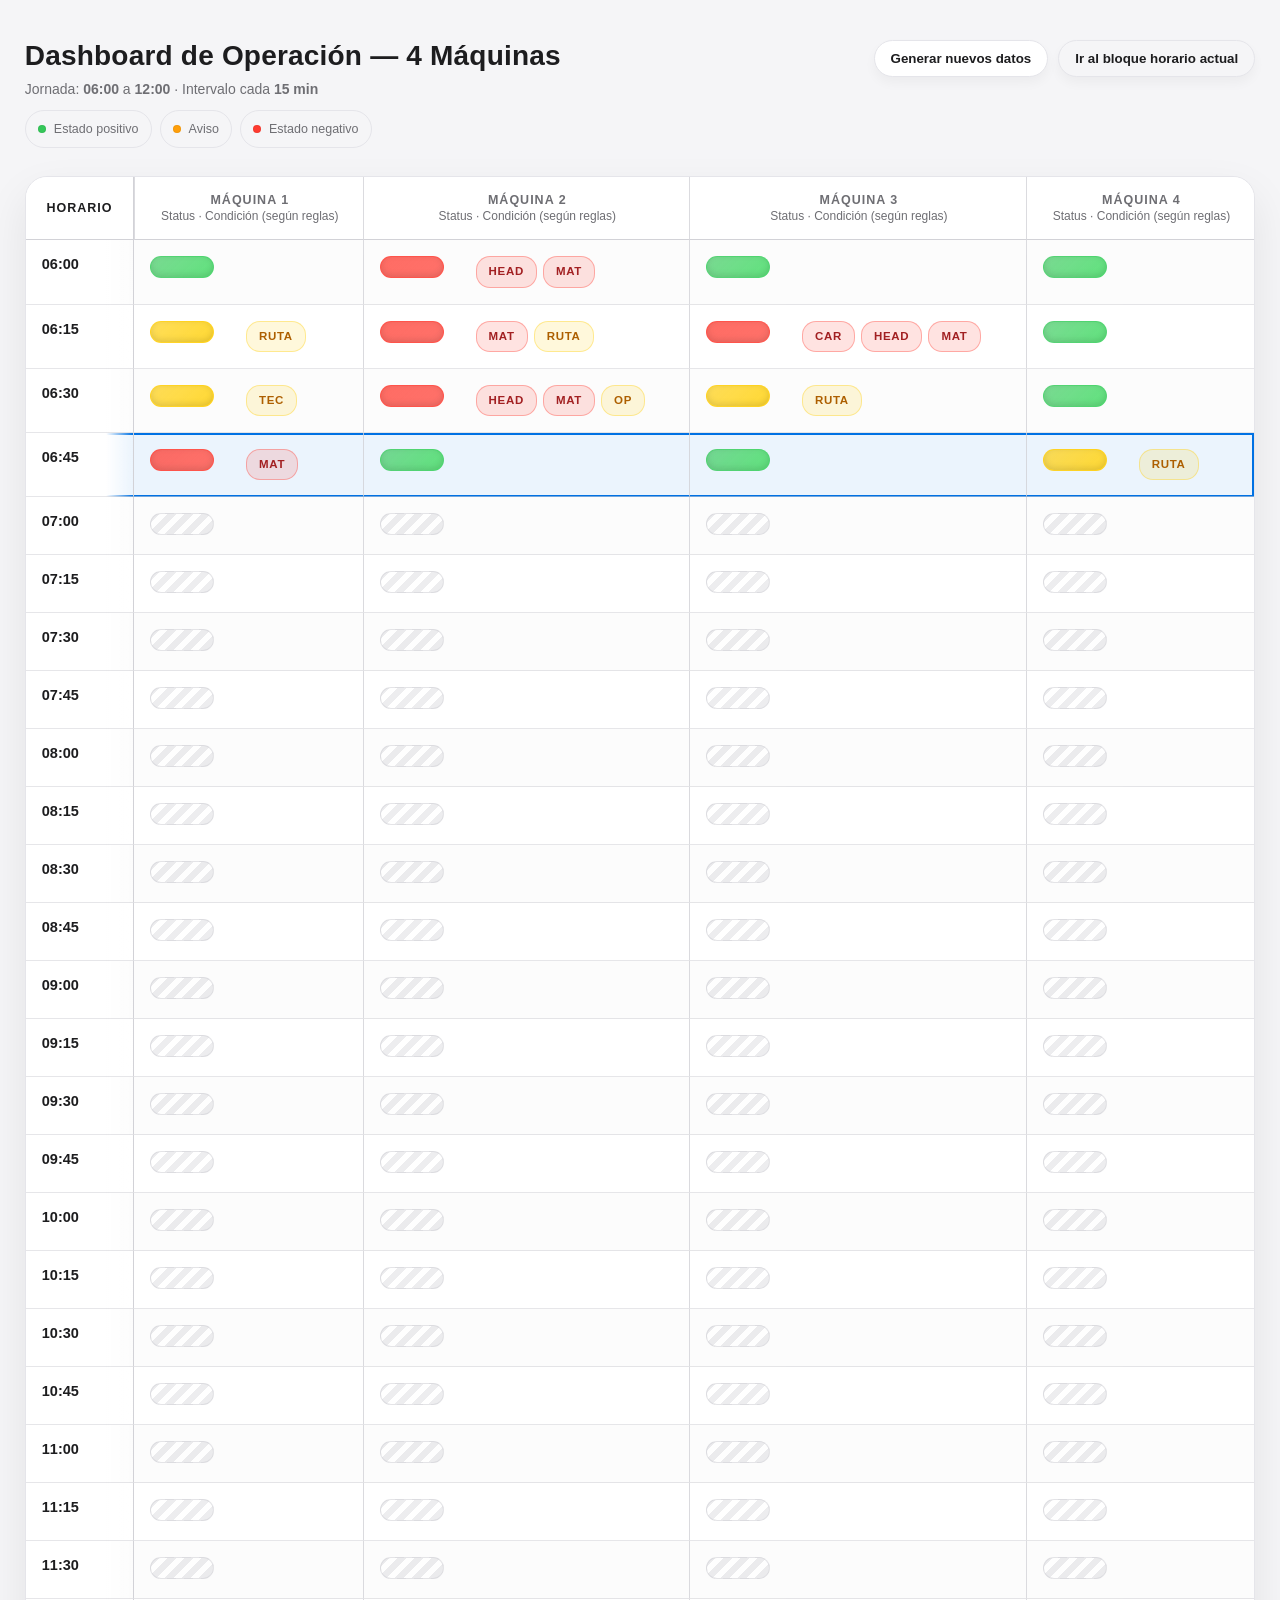
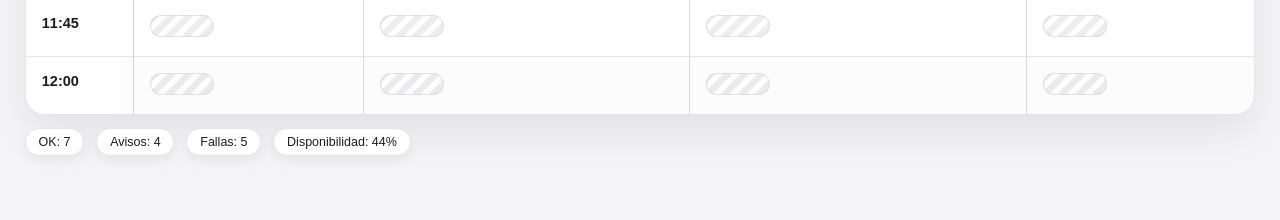
==== index.html @ 3c65c366 "sharpen machine column separation" ====
<!DOCTYPE html>
<html lang="es">
<head>
<meta charset="utf-8" />
<meta name="viewport" content="width=device-width, initial-scale=1" />
<title>Dashboard de Máquinas — Jornada 06:00–12:00</title>
<style>
  :root{
    --bg:#f5f5f7;
    --panel:#fff;
    --muted:#6e6e73;
    --text:#1d1d1f;
    --ok:#34c759;
    --bad:#ff3b30;
    --warn:#ff9f0a;
    --line:#d2d2d7;
    --chip-bg:#f5f5f7;
    --chip-br:#e5e5ea;
    --accent:#0071e3;
    --shadow:0 18px 44px rgba(0,0,0,0.08);
  }
  *{box-sizing:border-box}
  html,body{height:100%}
  body{
    margin:0;
    font-family:"SF Pro Display","SF Pro Text",-apple-system,BlinkMacSystemFont,"Segoe UI",Roboto,"Helvetica Neue",Arial,sans-serif;
    background:var(--bg);
    color:var(--text);
    -webkit-font-smoothing:antialiased;
  }
  .wrap{max-width:min(1360px,98vw);margin-inline:auto;padding:40px 12px 64px}
  header{display:flex;align-items:flex-start;justify-content:space-between;gap:20px;margin-bottom:28px}
  .title{display:flex;flex-direction:column;gap:6px}
  .title h1{margin:0;font-size:clamp(20px,2.6vw,28px);font-weight:650;letter-spacing:.2px}
  .subtitle{color:var(--muted);font-size:14px;line-height:1.6}
  .chips{display:flex;flex-wrap:wrap;gap:8px;margin-top:10px}
  .chip{display:inline-flex;align-items:center;gap:8px;padding:8px 12px;border:1px solid var(--chip-br);border-radius:999px;background:var(--chip-bg);color:var(--muted);font-size:12.5px}
  .dot{width:8px;height:8px;border-radius:999px;background:var(--muted);box-shadow:0 0 0 1px rgba(0,0,0,0.06) inset}
  .dot.ok{background:var(--ok)}
  .dot.bad{background:var(--bad)}
  .dot.warn{background:var(--warn)}
  .controls{display:flex;flex-wrap:wrap;gap:10px}
  button,.ghost{appearance:none;border:1px solid var(--chip-br);background:#fff;color:var(--text);padding:10px 16px;border-radius:999px;font-weight:600;cursor:pointer;transition:.18s transform ease,.18s background ease,.18s border-color ease;box-shadow:0 6px 12px rgba(0,0,0,0.04)}
  button:hover{transform:translateY(-1px);border-color:#c7c7cc;background:#f2f2f7}
  .ghost{background:var(--bg)}
  .panel{background:var(--panel);border:1px solid #e5e5ea;border-radius:22px;overflow:hidden;box-shadow:var(--shadow)}
  /* Tabla */
  .tbl{width:100%;border-collapse:separate;border-spacing:0}
  thead th{
    position:sticky;top:0;z-index:3;background:#fff;
    color:var(--muted);border-bottom:1px solid var(--line);padding:16px 14px;font-size:12.5px;
    text-transform:uppercase;letter-spacing:.08em;font-weight:600;
  }
  thead th.machine-head{padding-inline:18px 16px}
  thead th.machine-head:not(:first-of-type){border-left:1.5px solid rgba(210,210,215,0.8)}
  thead .sub{font-size:12px;text-transform:none;letter-spacing:0;color:var(--muted);margin-top:2px;font-weight:500}
  tbody td{padding:16px 16px;border-bottom:1px solid rgba(210,210,215,0.55);font-size:14.5px;color:#3a3a3c;vertical-align:top}
  tbody td.machine-divider{border-left:1.5px solid rgba(210,210,215,0.8)}
  tbody td.status-cell{text-align:center;width:90px}
  tbody tr:nth-child(odd){background:rgba(0,0,0,0.01)}
  tbody tr:hover{background:#f7f7fb}
  .time{
    position:sticky;left:0;background:linear-gradient(90deg,#fff 75%,rgba(255,255,255,0));
    z-index:2;font-weight:600;color:var(--text);border-right:1px solid var(--line)
  }
  .status-swatch{
    display:inline-flex;width:64px;height:22px;border-radius:999px;box-shadow:inset 0 -2px 6px rgba(0,0,0,0.12);
    background:var(--chip-bg);border:1px solid rgba(210,210,215,0.7);
  }
  .status-swatch.ok{background:linear-gradient(135deg,rgba(52,199,89,0.65),rgba(88,224,118,0.95));border-color:rgba(52,199,89,0.45)}
  .status-swatch.warn{background:linear-gradient(135deg,rgba(255,204,0,0.65),rgba(255,214,40,0.95));border-color:rgba(255,204,0,0.5)}
  .status-swatch.bad{background:linear-gradient(135deg,rgba(255,59,48,0.75),rgba(255,105,97,0.95));border-color:rgba(255,59,48,0.5)}
  .status-swatch.future{background:repeating-linear-gradient(135deg,rgba(210,210,215,0.4) 0,rgba(210,210,215,0.4) 6px,rgba(255,255,255,0.6) 6px,rgba(255,255,255,0.6) 12px);border-color:rgba(210,210,215,0.6);box-shadow:none}
  .cond{color:#515154;line-height:1.5}
  .cond-tags{display:flex;flex-wrap:wrap;gap:6px}
  .cond-chip{
    display:inline-flex;align-items:center;justify-content:center;min-width:42px;padding:6px 12px;border-radius:14px;
    font-size:11.5px;font-weight:600;letter-spacing:.06em;text-transform:uppercase;
  }
  .cond-chip.bad{background:rgba(255,59,48,0.14);border:1px solid rgba(255,59,48,0.35);color:#a22022}
  .cond-chip.warn{background:rgba(255,204,0,0.14);border:1px solid rgba(255,204,0,0.35);color:#ad5f00}
  .mini{display:flex;gap:12px;align-items:center;color:var(--muted);font-size:12.5px;margin-top:20px}
  .pill{padding:.35rem .8rem;border-radius:999px;border:1px solid var(--chip-br);color:var(--text);background:#fff;font-size:12.5px;box-shadow:0 6px 12px rgba(0,0,0,0.05)}
  .now{box-shadow:inset 0 0 0 2px var(--accent);background:rgba(0,113,227,0.08)!important}
  @media (max-width: 900px){
    thead .hide-sm, tbody .hide-sm{display:none}
    .subtitle{max-width:500px}
  }
</style>
</head>
<body>
  <div class="wrap">
    <header>
      <div class="title">
        <h1>Dashboard de Operación — 4 Máquinas</h1>
        <div class="subtitle">
          Jornada: <strong>06:00</strong> a <strong>12:00</strong> · Intervalo cada <strong>15 min</strong>
          <div class="chips">
            <span class="chip"><span class="dot ok"></span> Estado positivo</span>
            <span class="chip"><span class="dot warn"></span> Aviso</span>
            <span class="chip"><span class="dot bad"></span> Estado negativo</span>
          </div>
        </div>
      </div>
      <div class="controls">
        <button id="regen">Generar nuevos datos</button>
        <button id="scrollNow" class="ghost">Ir al bloque horario actual</button>
      </div>
    </header>

    <div class="panel">
      <table class="tbl" id="grid">
        <thead id="thead"></thead>
        <tbody id="tbody"></tbody>
      </table>
    </div>

    <div class="mini" style="margin-top:12px">
      <span class="pill" id="summary-ok">OK: —</span>
      <span class="pill" id="summary-warn">Avisos: —</span>
      <span class="pill" id="summary-bad">Fallas: —</span>
      <span class="pill" id="summary-rate">Disponibilidad: —</span>
    </div>
  </div>

<script>
(function(){
  // ----- Configuración -----
  const machines = [
    { name: "Máquina 1" },
    { name: "Máquina 2" },
    { name: "Máquina 3" },
    { name: "Máquina 4" },
  ];

  // Condiciones base (en el mismo orden que tu hoja)
  const FIELDS = [
    "Gafete operador escaneado",
    "Gafete de técnico escaneado",
    "Carrete escaneado",
    "Hoja de ruta escaneada",
    "Cabezal en operación",
    "Carrete en consumo",
  ];

  const FIELD_TAG = {
    "Gafete operador escaneado": "OP",
    "Gafete de técnico escaneado": "TEC",
    "Carrete escaneado": "CAR",
    "Hoja de ruta escaneada": "RUTA",
    "Cabezal en operación": "HEAD",
    "Carrete en consumo": "MAT",
  };

  // Qué se considera crítico para caer en ROJO si está en false
  const CRITICAL = new Set([
    "Carrete escaneado",
    "Cabezal en operación",
    "Carrete en consumo",
  ]);

  const start = "06:00";
  const end   = "12:00";
  const stepMinutes = 15;

  // Probabilidades base (afinables)
  const P = {
    badgeOperador: 0.96,
    badgeTecnico : 0.94,
    carreteScan  : 0.93,
    hojaRuta     : 0.91,
    operacion    : 0.82,
    consumoSiOperando: 0.93, // si opera, prob de consumo true
    consumoSiNoOpera : 0.10, // si no opera, casi siempre false
  };

  // ----- Utilidades -----
  const toMinutes = (hhmm)=> {
    const [h,m] = hhmm.split(":").map(Number);
    return h*60+m;
  };
  const pad = (n)=> (n<10?"0":"")+n;
  const fmt = (mins)=> `${pad(Math.floor(mins/60))}:${pad(mins%60)}`;
  const buildSlots = (a,b,step)=>{const out=[],A=toMinutes(a),B=toMinutes(b);for(let t=A;t<=B;t+=step) out.push(fmt(t));return out;};
  const chance = (p)=> Math.random()<p;

  // Registra un diccionario de T/F por campo con correlaciones realistas
  function crearRegistroTF(){
    const tf = {};
    tf[FIELDS[0]] = chance(P.badgeOperador);
    tf[FIELDS[1]] = chance(P.badgeTecnico);
    tf[FIELDS[2]] = chance(P.carreteScan);
    tf[FIELDS[3]] = chance(P.hojaRuta);
    tf[FIELDS[4]] = chance(P.operacion);
    // Consumo depende de si está operando
    tf[FIELDS[5]] = tf[FIELDS[4]] ? chance(P.consumoSiOperando) : chance(P.consumoSiNoOpera);
    return tf;
  }

  const STATUS_LABELS = { ok: "Activo", warn: "Aviso", bad: "Falla", future: "Pendiente" };

  // Evalúa: color y colecciones de incidencias
  function evaluarRegistro(tf){
    const errores = [];
    const avisos = [];
    for(const k of FIELDS){
      if(!tf[k]){
        if(CRITICAL.has(k)) errores.push(k);
        else avisos.push(k);
      }
    }
    if(errores.length===0 && avisos.length===0){
      return {class:"ok", errores, avisos};
    }
    if(errores.length>0){
      return {class:"bad", errores, avisos};
    }
    return {class:"warn", errores, avisos};
  }

  // ----- Render de cabecera -----
  function renderHead(){
    const thead = document.getElementById("thead");
    const tr1 = document.createElement("tr");
    tr1.innerHTML = `
      <th style="left:0;z-index:4" class="time">Horario</th>
      ${machines.map(m=>`<th class="machine-head" colspan="2">${m.name}<div class="sub">Status · Condición (según reglas)</div></th>`).join("")}
    `;
    thead.innerHTML = "";
    thead.appendChild(tr1);
  }

  // ----- Generación y render de datos -----
  function generateData(){
    const slots = buildSlots(start,end,stepMinutes);

    let cOK=0, cWARN=0, cBAD=0;

    const tbody = document.getElementById("tbody");
    tbody.innerHTML = "";

    const now = new Date();
    const currentMinutes = now.getHours()*60 + now.getMinutes();

    for(const hhmm of slots){
      const tr = document.createElement("tr");

      // Columna horario
      const tdTime = document.createElement("td");
      tdTime.textContent = hhmm;
      tdTime.className = "time";
      tr.appendChild(tdTime);

      const rowMins = toMinutes(hhmm);
      const isFuture = rowMins > currentMinutes;

      // Por cada máquina: evaluar condiciones -> estado + detalle
      machines.forEach((_, idx)=> {
        const tdStatus = document.createElement("td");
        tdStatus.className = "status-cell";
        const tdCond = document.createElement("td");
        tdCond.className = "cond";

        if(idx>0){
          tdStatus.classList.add("machine-divider");
        }

        if(isFuture){
          tdStatus.innerHTML = `<span class="status-swatch future" title="${STATUS_LABELS.future}" aria-label="${STATUS_LABELS.future}"></span>`;
          tdCond.textContent = "";
        } else {
          const tf = crearRegistroTF();
          const ev = evaluarRegistro(tf);
          tdStatus.innerHTML = `<span class="status-swatch ${ev.class}" title="${STATUS_LABELS[ev.class]}" aria-label="${STATUS_LABELS[ev.class]}"></span>`;

          if(ev.class === "ok"){
            tdCond.textContent = "";
            cOK++;
          } else {
            const chips = [
              ...ev.errores.map(field => `<span class="cond-chip bad">${FIELD_TAG[field]||field}</span>`),
              ...ev.avisos.map(field => `<span class="cond-chip warn">${FIELD_TAG[field]||field}</span>`)
            ].join("");
            tdCond.innerHTML = `<div class="cond-tags">${chips}</div>`;
            if(ev.class === "warn") cWARN++; else cBAD++;
          }
        }

        tr.appendChild(tdStatus);
        tr.appendChild(tdCond);
      });

      // Resalta el bloque horario actual si cae dentro del intervalo
      if (rowMins <= currentMinutes && currentMinutes < rowMins + stepMinutes){
        tr.classList.add("now");
        tr.id = "nowRow";
      }

      tbody.appendChild(tr);
    }

    // Resumen
    const total = cOK + cWARN + cBAD;
    const disponibilidad = total ? Math.round((cOK/total)*100) : 0;
    document.getElementById("summary-ok").textContent   = `OK: ${cOK}`;
    document.getElementById("summary-warn").textContent = `Avisos: ${cWARN}`;
    document.getElementById("summary-bad").textContent  = `Fallas: ${cBAD}`;
    document.getElementById("summary-rate").textContent = `Disponibilidad: ${disponibilidad}%`;
  }

  // ----- Acciones -----
  function scrollToNow(){
    const el = document.getElementById("nowRow");
    if(!el){ window.scrollTo({top:0,behavior:"smooth"}); return; }
    const top = el.getBoundingClientRect().top + window.scrollY - 90;
    window.scrollTo({top, behavior:"smooth"});
    el.animate([{outlineColor:"transparent"}, {outlineColor:"var(--accent)"}], {duration:600,iterations:1});
  }

  // Init
  renderHead();
  generateData();
  document.getElementById("regen").addEventListener("click", generateData);
  document.getElementById("scrollNow").addEventListener("click", scrollToNow);
})();
</script>
</body>
</html>
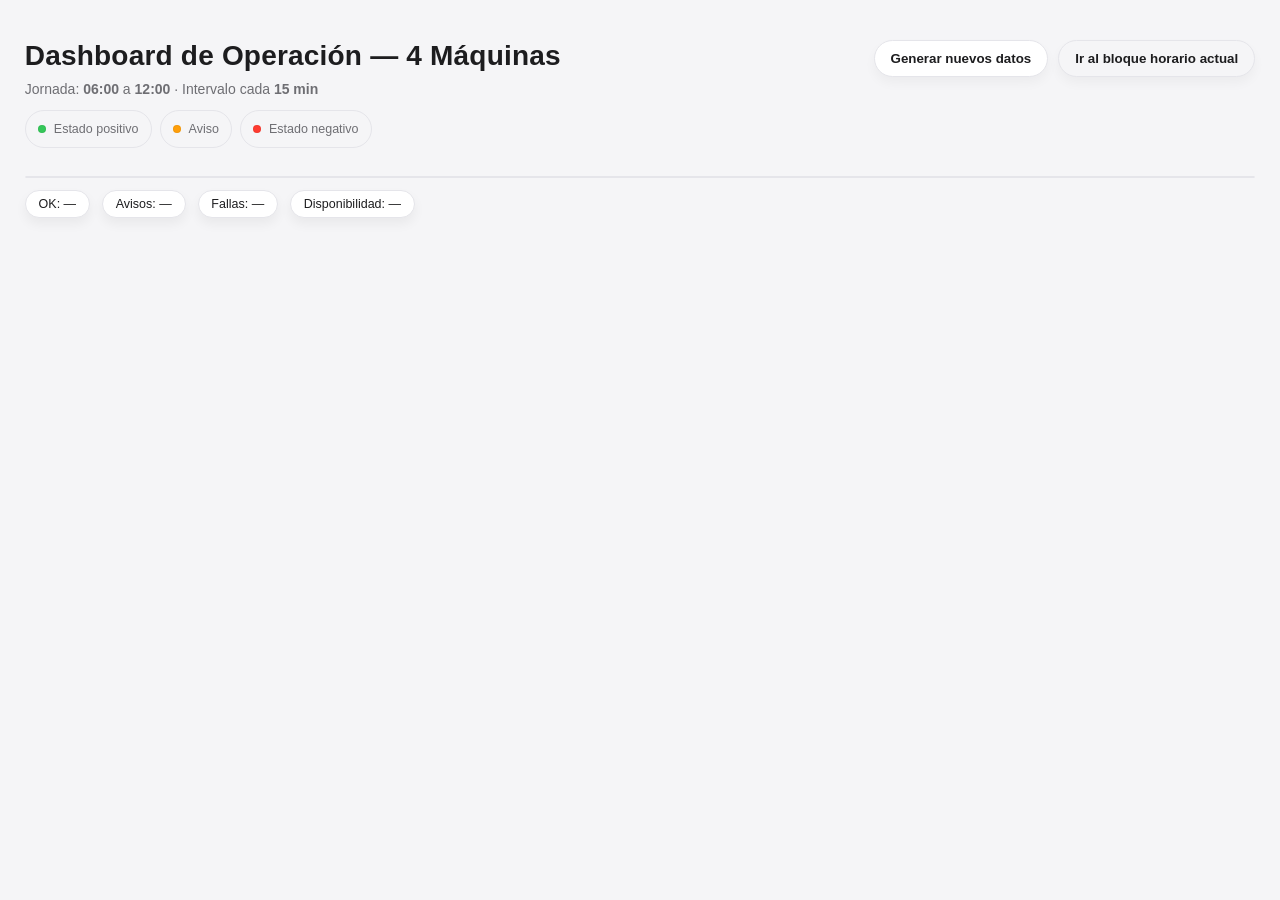
==== commit 9cc5b953: "Merge branch 'main' into codex/change-design-to-minimalistic-white-o03pom" ====
--- a/index.html
+++ b/index.html
@@ -3,85 +3,85 @@
 <head>
 <meta charset="utf-8" />
 <meta name="viewport" content="width=device-width, initial-scale=1" />
-<title>Dashboard de Máquinas — Jornada 06:00–12:00</title>
+<title>Dashboard de Máquinas — Jornada 06:00–12:00</title>
 <style>
-  :root{
-    --bg:#f5f5f7;
-    --panel:#fff;
-    --muted:#6e6e73;
-    --text:#1d1d1f;
-    --ok:#34c759;
-    --bad:#ff3b30;
-    --warn:#ff9f0a;
-    --line:#d2d2d7;
-    --chip-bg:#f5f5f7;
-    --chip-br:#e5e5ea;
-    --accent:#0071e3;
-    --shadow:0 18px 44px rgba(0,0,0,0.08);
-  }
+  :root{
+    --bg:#f5f5f7;
+    --panel:#fff;
+    --muted:#6e6e73;
+    --text:#1d1d1f;
+    --ok:#34c759;
+    --bad:#ff3b30;
+    --warn:#ff9f0a;
+    --line:#d2d2d7;
+    --chip-bg:#f5f5f7;
+    --chip-br:#e5e5ea;
+    --accent:#0071e3;
+    --shadow:0 18px 44px rgba(0,0,0,0.08);
+  }
   *{box-sizing:border-box}
   html,body{height:100%}
-  body{
-    margin:0;
-    font-family:"SF Pro Display","SF Pro Text",-apple-system,BlinkMacSystemFont,"Segoe UI",Roboto,"Helvetica Neue",Arial,sans-serif;
-    background:var(--bg);
-    color:var(--text);
-    -webkit-font-smoothing:antialiased;
-  }
-  .wrap{max-width:min(1360px,98vw);margin-inline:auto;padding:40px 12px 64px}
-  header{display:flex;align-items:flex-start;justify-content:space-between;gap:20px;margin-bottom:28px}
-  .title{display:flex;flex-direction:column;gap:6px}
-  .title h1{margin:0;font-size:clamp(20px,2.6vw,28px);font-weight:650;letter-spacing:.2px}
-  .subtitle{color:var(--muted);font-size:14px;line-height:1.6}
-  .chips{display:flex;flex-wrap:wrap;gap:8px;margin-top:10px}
-  .chip{display:inline-flex;align-items:center;gap:8px;padding:8px 12px;border:1px solid var(--chip-br);border-radius:999px;background:var(--chip-bg);color:var(--muted);font-size:12.5px}
-  .dot{width:8px;height:8px;border-radius:999px;background:var(--muted);box-shadow:0 0 0 1px rgba(0,0,0,0.06) inset}
+  body{
+    margin:0;
+    font-family:"SF Pro Display","SF Pro Text",-apple-system,BlinkMacSystemFont,"Segoe UI",Roboto,"Helvetica Neue",Arial,sans-serif;
+    background:var(--bg);
+    color:var(--text);
+    -webkit-font-smoothing:antialiased;
+  }
+  .wrap{max-width:min(1360px,98vw);margin-inline:auto;padding:40px 12px 64px}
+  header{display:flex;align-items:flex-start;justify-content:space-between;gap:20px;margin-bottom:28px}
+  .title{display:flex;flex-direction:column;gap:6px}
+  .title h1{margin:0;font-size:clamp(20px,2.6vw,28px);font-weight:650;letter-spacing:.2px}
+  .subtitle{color:var(--muted);font-size:14px;line-height:1.6}
+  .chips{display:flex;flex-wrap:wrap;gap:8px;margin-top:10px}
+  .chip{display:inline-flex;align-items:center;gap:8px;padding:8px 12px;border:1px solid var(--chip-br);border-radius:999px;background:var(--chip-bg);color:var(--muted);font-size:12.5px}
+  .dot{width:8px;height:8px;border-radius:999px;background:var(--muted);box-shadow:0 0 0 1px rgba(0,0,0,0.06) inset}
   .dot.ok{background:var(--ok)}
   .dot.bad{background:var(--bad)}
   .dot.warn{background:var(--warn)}
   .controls{display:flex;flex-wrap:wrap;gap:10px}
-  button,.ghost{appearance:none;border:1px solid var(--chip-br);background:#fff;color:var(--text);padding:10px 16px;border-radius:999px;font-weight:600;cursor:pointer;transition:.18s transform ease,.18s background ease,.18s border-color ease;box-shadow:0 6px 12px rgba(0,0,0,0.04)}
-  button:hover{transform:translateY(-1px);border-color:#c7c7cc;background:#f2f2f7}
-  .ghost{background:var(--bg)}
-  .panel{background:var(--panel);border:1px solid #e5e5ea;border-radius:22px;overflow:hidden;box-shadow:var(--shadow)}
-  /* Tabla */
-  .tbl{width:100%;border-collapse:separate;border-spacing:0}
-  thead th{
-    position:sticky;top:0;z-index:3;background:#fff;
-    color:var(--muted);border-bottom:1px solid var(--line);padding:16px 14px;font-size:12.5px;
-    text-transform:uppercase;letter-spacing:.08em;font-weight:600;
-  }
-  thead th.machine-head{padding-inline:18px 16px}
-  thead th.machine-head:not(:first-of-type){border-left:1.5px solid rgba(210,210,215,0.8)}
-  thead .sub{font-size:12px;text-transform:none;letter-spacing:0;color:var(--muted);margin-top:2px;font-weight:500}
-  tbody td{padding:16px 16px;border-bottom:1px solid rgba(210,210,215,0.55);font-size:14.5px;color:#3a3a3c;vertical-align:top}
-  tbody td.machine-divider{border-left:1.5px solid rgba(210,210,215,0.8)}
-  tbody td.status-cell{text-align:center;width:90px}
-  tbody tr:nth-child(odd){background:rgba(0,0,0,0.01)}
-  tbody tr:hover{background:#f7f7fb}
-  .time{
-    position:sticky;left:0;background:linear-gradient(90deg,#fff 75%,rgba(255,255,255,0));
-    z-index:2;font-weight:600;color:var(--text);border-right:1px solid var(--line)
-  }
-  .status-swatch{
-    display:inline-flex;width:64px;height:22px;border-radius:999px;box-shadow:inset 0 -2px 6px rgba(0,0,0,0.12);
-    background:var(--chip-bg);border:1px solid rgba(210,210,215,0.7);
-  }
-  .status-swatch.ok{background:linear-gradient(135deg,rgba(52,199,89,0.65),rgba(88,224,118,0.95));border-color:rgba(52,199,89,0.45)}
-  .status-swatch.warn{background:linear-gradient(135deg,rgba(255,204,0,0.65),rgba(255,214,40,0.95));border-color:rgba(255,204,0,0.5)}
-  .status-swatch.bad{background:linear-gradient(135deg,rgba(255,59,48,0.75),rgba(255,105,97,0.95));border-color:rgba(255,59,48,0.5)}
-  .status-swatch.future{background:repeating-linear-gradient(135deg,rgba(210,210,215,0.4) 0,rgba(210,210,215,0.4) 6px,rgba(255,255,255,0.6) 6px,rgba(255,255,255,0.6) 12px);border-color:rgba(210,210,215,0.6);box-shadow:none}
-  .cond{color:#515154;line-height:1.5}
-  .cond-tags{display:flex;flex-wrap:wrap;gap:6px}
-  .cond-chip{
-    display:inline-flex;align-items:center;justify-content:center;min-width:42px;padding:6px 12px;border-radius:14px;
-    font-size:11.5px;font-weight:600;letter-spacing:.06em;text-transform:uppercase;
-  }
-  .cond-chip.bad{background:rgba(255,59,48,0.14);border:1px solid rgba(255,59,48,0.35);color:#a22022}
-  .cond-chip.warn{background:rgba(255,204,0,0.14);border:1px solid rgba(255,204,0,0.35);color:#ad5f00}
-  .mini{display:flex;gap:12px;align-items:center;color:var(--muted);font-size:12.5px;margin-top:20px}
-  .pill{padding:.35rem .8rem;border-radius:999px;border:1px solid var(--chip-br);color:var(--text);background:#fff;font-size:12.5px;box-shadow:0 6px 12px rgba(0,0,0,0.05)}
-  .now{box-shadow:inset 0 0 0 2px var(--accent);background:rgba(0,113,227,0.08)!important}
+  button,.ghost{appearance:none;border:1px solid var(--chip-br);background:#fff;color:var(--text);padding:10px 16px;border-radius:999px;font-weight:600;cursor:pointer;transition:.18s transform ease,.18s background ease,.18s border-color ease;box-shadow:0 6px 12px rgba(0,0,0,0.04)}
+  button:hover{transform:translateY(-1px);border-color:#c7c7cc;background:#f2f2f7}
+  .ghost{background:var(--bg)}
+  .panel{background:var(--panel);border:1px solid #e5e5ea;border-radius:22px;overflow:hidden;box-shadow:var(--shadow)}
+  /* Tabla */
+  .tbl{width:100%;border-collapse:separate;border-spacing:0}
+  thead th{
+    position:sticky;top:0;z-index:3;background:#fff;
+    color:var(--muted);border-bottom:1px solid var(--line);padding:16px 14px;font-size:12.5px;
+    text-transform:uppercase;letter-spacing:.08em;font-weight:600;
+  }
+  thead th.machine-head{padding-inline:18px 16px}
+  thead th.machine-head:not(:first-of-type){border-left:1.5px solid rgba(210,210,215,0.8)}
+  thead .sub{font-size:12px;text-transform:none;letter-spacing:0;color:var(--muted);margin-top:2px;font-weight:500}
+  tbody td{padding:16px 16px;border-bottom:1px solid rgba(210,210,215,0.55);font-size:14.5px;color:#3a3a3c;vertical-align:top}
+  tbody td.machine-divider{border-left:1.5px solid rgba(210,210,215,0.8)}
+  tbody td.status-cell{text-align:center;width:90px}
+  tbody tr:nth-child(odd){background:rgba(0,0,0,0.01)}
+  tbody tr:hover{background:#f7f7fb}
+  .time{
+    position:sticky;left:0;background:linear-gradient(90deg,#fff 75%,rgba(255,255,255,0));
+    z-index:2;font-weight:600;color:var(--text);border-right:1px solid var(--line)
+  }
+  .status-swatch{
+    display:inline-flex;width:64px;height:22px;border-radius:999px;box-shadow:inset 0 -2px 6px rgba(0,0,0,0.12);
+    background:var(--chip-bg);border:1px solid rgba(210,210,215,0.7);
+  }
+  .status-swatch.ok{background:linear-gradient(135deg,rgba(52,199,89,0.65),rgba(88,224,118,0.95));border-color:rgba(52,199,89,0.45)}
+  .status-swatch.warn{background:linear-gradient(135deg,rgba(255,204,0,0.65),rgba(255,214,40,0.95));border-color:rgba(255,204,0,0.5)}
+  .status-swatch.bad{background:linear-gradient(135deg,rgba(255,59,48,0.75),rgba(255,105,97,0.95));border-color:rgba(255,59,48,0.5)}
+  .status-swatch.future{background:repeating-linear-gradient(135deg,rgba(210,210,215,0.4) 0,rgba(210,210,215,0.4) 6px,rgba(255,255,255,0.6) 6px,rgba(255,255,255,0.6) 12px);border-color:rgba(210,210,215,0.6);box-shadow:none}
+  .cond{color:#515154;line-height:1.5}
+  .cond-tags{display:flex;flex-wrap:wrap;gap:6px}
+  .cond-chip{
+    display:inline-flex;align-items:center;justify-content:center;min-width:42px;padding:6px 12px;border-radius:14px;
+    font-size:11.5px;font-weight:600;letter-spacing:.06em;text-transform:uppercase;
+  }
+  .cond-chip.bad{background:rgba(255,59,48,0.14);border:1px solid rgba(255,59,48,0.35);color:#a22022}
+  .cond-chip.warn{background:rgba(255,204,0,0.14);border:1px solid rgba(255,204,0,0.35);color:#ad5f00}
+  .mini{display:flex;gap:12px;align-items:center;color:var(--muted);font-size:12.5px;margin-top:20px}
+  .pill{padding:.35rem .8rem;border-radius:999px;border:1px solid var(--chip-br);color:var(--text);background:#fff;font-size:12.5px;box-shadow:0 6px 12px rgba(0,0,0,0.05)}
+  .now{box-shadow:inset 0 0 0 2px var(--accent);background:rgba(0,113,227,0.08)!important}
   @media (max-width: 900px){
     thead .hide-sm, tbody .hide-sm{display:none}
     .subtitle{max-width:500px}
@@ -93,8 +93,8 @@
     <header>
       <div class="title">
         <h1>Dashboard de Operación — 4 Máquinas</h1>
-        <div class="subtitle">
-          Jornada: <strong>06:00</strong> a <strong>12:00</strong> · Intervalo cada <strong>15 min</strong>
+        <div class="subtitle">
+          Jornada: <strong>06:00</strong> a <strong>12:00</strong> · Intervalo cada <strong>15 min</strong>
           <div class="chips">
             <span class="chip"><span class="dot ok"></span> Estado positivo</span>
             <span class="chip"><span class="dot warn"></span> Aviso</span>
@@ -134,23 +134,32 @@
   ];
 
   // Condiciones base (en el mismo orden que tu hoja)
-  const FIELDS = [
-    "Gafete operador escaneado",
-    "Gafete de técnico escaneado",
-    "Carrete escaneado",
-    "Hoja de ruta escaneada",
-    "Cabezal en operación",
-    "Carrete en consumo",
-  ];
-
-  const FIELD_TAG = {
-    "Gafete operador escaneado": "OP",
-    "Gafete de técnico escaneado": "TEC",
-    "Carrete escaneado": "CAR",
-    "Hoja de ruta escaneada": "RUTA",
-    "Cabezal en operación": "HEAD",
-    "Carrete en consumo": "MAT",
-  };
+  const FIELDS = [
+    "Gafete operador escaneado",
+    "Gafete de técnico escaneado",
+    "Carrete escaneado",
+    "Hoja de ruta escaneada",
+    "Cabezal en operación",
+    "Carrete en consumo",
+  ];
+
+  const FIELD_TAG = {
+    "Gafete operador escaneado": "OP",
+    "Gafete de técnico escaneado": "TEC",
+    "Carrete escaneado": "CAR",
+    "Hoja de ruta escaneada": "RUTA",
+    "Cabezal en operación": "HEAD",
+    "Carrete en consumo": "MAT",
+  };
+
+  const FIELD_TAG = {
+    "Gafete operador escaneado": "OP",
+    "Gafete de técnico escaneado": "TEC",
+    "Carrete escaneado": "CAR",
+    "Hoja de ruta escaneada": "RUTA",
+    "Cabezal en operación": "HEAD",
+    "Carrete en consumo": "MAT",
+  };
 
   // Qué se considera crítico para caer en ROJO si está en false
   const CRITICAL = new Set([
@@ -159,9 +168,9 @@
     "Carrete en consumo",
   ]);
 
-  const start = "06:00";
-  const end   = "12:00";
-  const stepMinutes = 15;
+  const start = "06:00";
+  const end   = "12:00";
+  const stepMinutes = 15;
 
   // Probabilidades base (afinables)
   const P = {
@@ -197,35 +206,35 @@
     return tf;
   }
 
-  const STATUS_LABELS = { ok: "Activo", warn: "Aviso", bad: "Falla", future: "Pendiente" };
-
-  // Evalúa: color y colecciones de incidencias
-  function evaluarRegistro(tf){
-    const errores = [];
-    const avisos = [];
-    for(const k of FIELDS){
-      if(!tf[k]){
-        if(CRITICAL.has(k)) errores.push(k);
-        else avisos.push(k);
-      }
-    }
-    if(errores.length===0 && avisos.length===0){
-      return {class:"ok", errores, avisos};
-    }
-    if(errores.length>0){
-      return {class:"bad", errores, avisos};
-    }
-    return {class:"warn", errores, avisos};
-  }
+  const STATUS_LABELS = { ok: "Activo", warn: "Aviso", bad: "Falla", future: "Pendiente" };
+
+  // Evalúa: color y colecciones de incidencias
+  function evaluarRegistro(tf){
+    const errores = [];
+    const avisos = [];
+    for(const k of FIELDS){
+      if(!tf[k]){
+        if(CRITICAL.has(k)) errores.push(k);
+        else avisos.push(k);
+      }
+    }
+    if(errores.length===0 && avisos.length===0){
+      return {class:"ok", errores, avisos};
+    }
+    if(errores.length>0){
+      return {class:"bad", errores, avisos};
+    }
+    return {class:"warn", errores, avisos};
+  }
 
   // ----- Render de cabecera -----
   function renderHead(){
     const thead = document.getElementById("thead");
     const tr1 = document.createElement("tr");
-    tr1.innerHTML = `
-      <th style="left:0;z-index:4" class="time">Horario</th>
-      ${machines.map(m=>`<th class="machine-head" colspan="2">${m.name}<div class="sub">Status · Condición (según reglas)</div></th>`).join("")}
-    `;
+    tr1.innerHTML = `
+      <th style="left:0;z-index:4" class="time">Horario</th>
+      ${machines.map(m=>`<th class="machine-head" colspan="2">${m.name}<div class="sub">Status · Condición (según reglas)</div></th>`).join("")}
+    `;
     thead.innerHTML = "";
     thead.appendChild(tr1);
   }
@@ -242,59 +251,59 @@
     const now = new Date();
     const currentMinutes = now.getHours()*60 + now.getMinutes();
 
-    for(const hhmm of slots){
-      const tr = document.createElement("tr");
-
-      // Columna horario
-      const tdTime = document.createElement("td");
-      tdTime.textContent = hhmm;
-      tdTime.className = "time";
-      tr.appendChild(tdTime);
-
-      const rowMins = toMinutes(hhmm);
-      const isFuture = rowMins > currentMinutes;
-
-      // Por cada máquina: evaluar condiciones -> estado + detalle
-      machines.forEach((_, idx)=> {
-        const tdStatus = document.createElement("td");
-        tdStatus.className = "status-cell";
-        const tdCond = document.createElement("td");
-        tdCond.className = "cond";
-
-        if(idx>0){
-          tdStatus.classList.add("machine-divider");
-        }
-
-        if(isFuture){
-          tdStatus.innerHTML = `<span class="status-swatch future" title="${STATUS_LABELS.future}" aria-label="${STATUS_LABELS.future}"></span>`;
-          tdCond.textContent = "";
-        } else {
-          const tf = crearRegistroTF();
-          const ev = evaluarRegistro(tf);
-          tdStatus.innerHTML = `<span class="status-swatch ${ev.class}" title="${STATUS_LABELS[ev.class]}" aria-label="${STATUS_LABELS[ev.class]}"></span>`;
-
-          if(ev.class === "ok"){
-            tdCond.textContent = "";
-            cOK++;
-          } else {
-            const chips = [
-              ...ev.errores.map(field => `<span class="cond-chip bad">${FIELD_TAG[field]||field}</span>`),
-              ...ev.avisos.map(field => `<span class="cond-chip warn">${FIELD_TAG[field]||field}</span>`)
-            ].join("");
-            tdCond.innerHTML = `<div class="cond-tags">${chips}</div>`;
-            if(ev.class === "warn") cWARN++; else cBAD++;
-          }
-        }
-
-        tr.appendChild(tdStatus);
-        tr.appendChild(tdCond);
-      });
-
-      // Resalta el bloque horario actual si cae dentro del intervalo
-      if (rowMins <= currentMinutes && currentMinutes < rowMins + stepMinutes){
-        tr.classList.add("now");
-        tr.id = "nowRow";
-      }
+    for(const hhmm of slots){
+      const tr = document.createElement("tr");
+
+      // Columna horario
+      const tdTime = document.createElement("td");
+      tdTime.textContent = hhmm;
+      tdTime.className = "time";
+      tr.appendChild(tdTime);
+
+      const rowMins = toMinutes(hhmm);
+      const isFuture = rowMins > currentMinutes;
+
+      // Por cada máquina: evaluar condiciones -> estado + detalle
+      machines.forEach((_, idx)=> {
+        const tdStatus = document.createElement("td");
+        tdStatus.className = "status-cell";
+        const tdCond = document.createElement("td");
+        tdCond.className = "cond";
+
+        if(idx>0){
+          tdStatus.classList.add("machine-divider");
+        }
+
+        if(isFuture){
+          tdStatus.innerHTML = `<span class="status-swatch future" title="${STATUS_LABELS.future}" aria-label="${STATUS_LABELS.future}"></span>`;
+          tdCond.textContent = "";
+        } else {
+          const tf = crearRegistroTF();
+          const ev = evaluarRegistro(tf);
+          tdStatus.innerHTML = `<span class="status-swatch ${ev.class}" title="${STATUS_LABELS[ev.class]}" aria-label="${STATUS_LABELS[ev.class]}"></span>`;
+
+          if(ev.class === "ok"){
+            tdCond.textContent = "";
+            cOK++;
+          } else {
+            const chips = [
+              ...ev.errores.map(field => `<span class="cond-chip bad">${FIELD_TAG[field]||field}</span>`),
+              ...ev.avisos.map(field => `<span class="cond-chip warn">${FIELD_TAG[field]||field}</span>`)
+            ].join("");
+            tdCond.innerHTML = `<div class="cond-tags">${chips}</div>`;
+            if(ev.class === "warn") cWARN++; else cBAD++;
+          }
+        }
+
+        tr.appendChild(tdStatus);
+        tr.appendChild(tdCond);
+      });
+
+      // Resalta el bloque horario actual si cae dentro del intervalo
+      if (rowMins <= currentMinutes && currentMinutes < rowMins + stepMinutes){
+        tr.classList.add("now");
+        tr.id = "nowRow";
+      }
 
       tbody.appendChild(tr);
     }
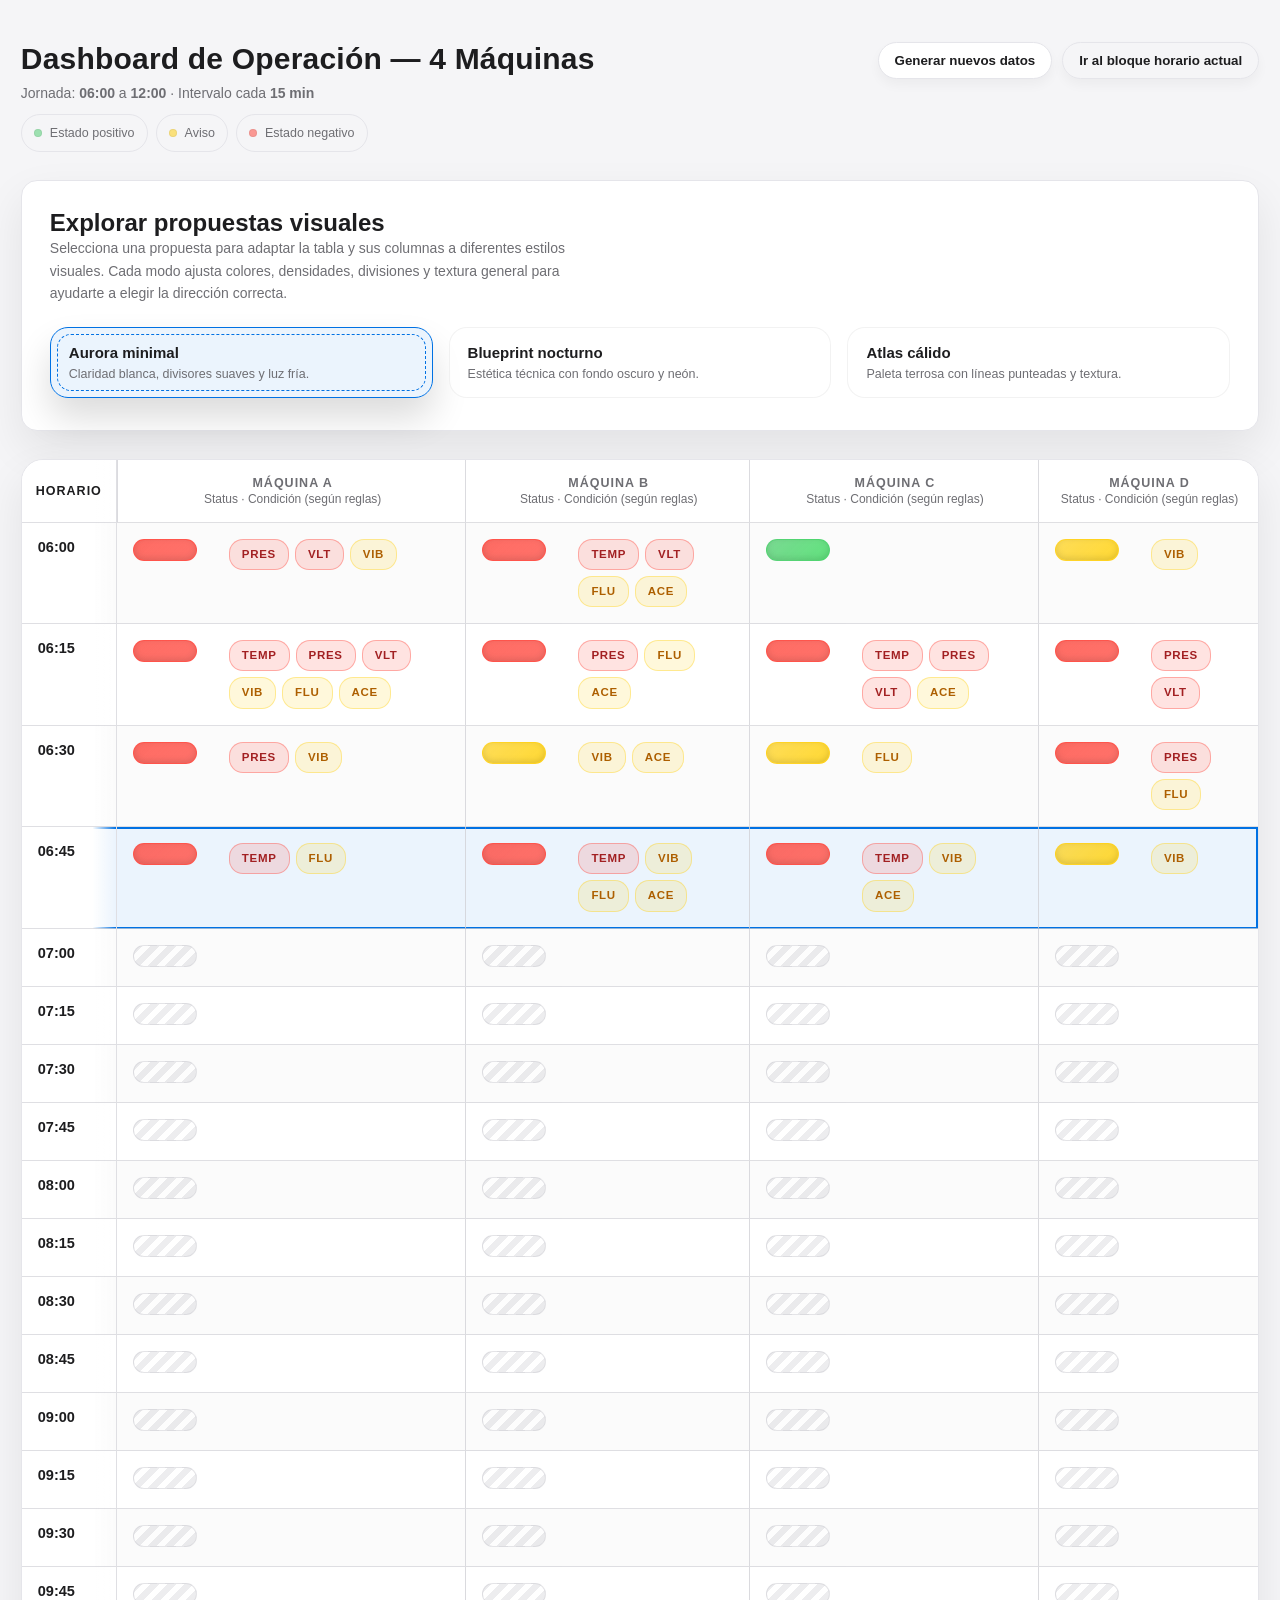
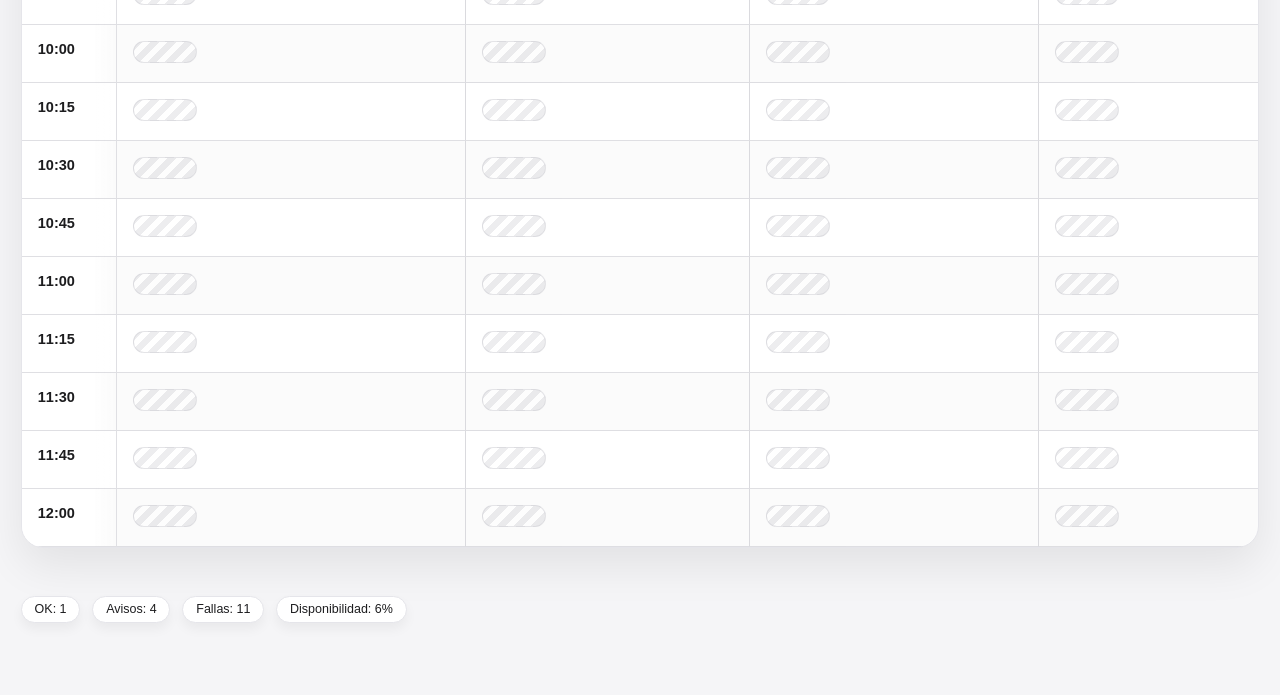
==== commit 823b5e29: "Offer multiple themed dashboard proposals" ====
--- a/index.html
+++ b/index.html
@@ -1,337 +1,543 @@
-<!DOCTYPE html>
-<html lang="es">
-<head>
-<meta charset="utf-8" />
-<meta name="viewport" content="width=device-width, initial-scale=1" />
-<title>Dashboard de Máquinas — Jornada 06:00–12:00</title>
-<style>
-  :root{
-    --bg:#f5f5f7;
-    --panel:#fff;
-    --muted:#6e6e73;
-    --text:#1d1d1f;
-    --ok:#34c759;
-    --bad:#ff3b30;
-    --warn:#ff9f0a;
-    --line:#d2d2d7;
-    --chip-bg:#f5f5f7;
-    --chip-br:#e5e5ea;
-    --accent:#0071e3;
-    --shadow:0 18px 44px rgba(0,0,0,0.08);
-  }
-  *{box-sizing:border-box}
-  html,body{height:100%}
-  body{
-    margin:0;
-    font-family:"SF Pro Display","SF Pro Text",-apple-system,BlinkMacSystemFont,"Segoe UI",Roboto,"Helvetica Neue",Arial,sans-serif;
-    background:var(--bg);
-    color:var(--text);
-    -webkit-font-smoothing:antialiased;
-  }
-  .wrap{max-width:min(1360px,98vw);margin-inline:auto;padding:40px 12px 64px}
-  header{display:flex;align-items:flex-start;justify-content:space-between;gap:20px;margin-bottom:28px}
-  .title{display:flex;flex-direction:column;gap:6px}
-  .title h1{margin:0;font-size:clamp(20px,2.6vw,28px);font-weight:650;letter-spacing:.2px}
-  .subtitle{color:var(--muted);font-size:14px;line-height:1.6}
-  .chips{display:flex;flex-wrap:wrap;gap:8px;margin-top:10px}
-  .chip{display:inline-flex;align-items:center;gap:8px;padding:8px 12px;border:1px solid var(--chip-br);border-radius:999px;background:var(--chip-bg);color:var(--muted);font-size:12.5px}
-  .dot{width:8px;height:8px;border-radius:999px;background:var(--muted);box-shadow:0 0 0 1px rgba(0,0,0,0.06) inset}
-  .dot.ok{background:var(--ok)}
-  .dot.bad{background:var(--bad)}
-  .dot.warn{background:var(--warn)}
-  .controls{display:flex;flex-wrap:wrap;gap:10px}
-  button,.ghost{appearance:none;border:1px solid var(--chip-br);background:#fff;color:var(--text);padding:10px 16px;border-radius:999px;font-weight:600;cursor:pointer;transition:.18s transform ease,.18s background ease,.18s border-color ease;box-shadow:0 6px 12px rgba(0,0,0,0.04)}
-  button:hover{transform:translateY(-1px);border-color:#c7c7cc;background:#f2f2f7}
-  .ghost{background:var(--bg)}
-  .panel{background:var(--panel);border:1px solid #e5e5ea;border-radius:22px;overflow:hidden;box-shadow:var(--shadow)}
-  /* Tabla */
-  .tbl{width:100%;border-collapse:separate;border-spacing:0}
-  thead th{
-    position:sticky;top:0;z-index:3;background:#fff;
-    color:var(--muted);border-bottom:1px solid var(--line);padding:16px 14px;font-size:12.5px;
-    text-transform:uppercase;letter-spacing:.08em;font-weight:600;
-  }
-  thead th.machine-head{padding-inline:18px 16px}
-  thead th.machine-head:not(:first-of-type){border-left:1.5px solid rgba(210,210,215,0.8)}
-  thead .sub{font-size:12px;text-transform:none;letter-spacing:0;color:var(--muted);margin-top:2px;font-weight:500}
-  tbody td{padding:16px 16px;border-bottom:1px solid rgba(210,210,215,0.55);font-size:14.5px;color:#3a3a3c;vertical-align:top}
-  tbody td.machine-divider{border-left:1.5px solid rgba(210,210,215,0.8)}
-  tbody td.status-cell{text-align:center;width:90px}
-  tbody tr:nth-child(odd){background:rgba(0,0,0,0.01)}
-  tbody tr:hover{background:#f7f7fb}
-  .time{
-    position:sticky;left:0;background:linear-gradient(90deg,#fff 75%,rgba(255,255,255,0));
-    z-index:2;font-weight:600;color:var(--text);border-right:1px solid var(--line)
-  }
-  .status-swatch{
-    display:inline-flex;width:64px;height:22px;border-radius:999px;box-shadow:inset 0 -2px 6px rgba(0,0,0,0.12);
-    background:var(--chip-bg);border:1px solid rgba(210,210,215,0.7);
-  }
-  .status-swatch.ok{background:linear-gradient(135deg,rgba(52,199,89,0.65),rgba(88,224,118,0.95));border-color:rgba(52,199,89,0.45)}
-  .status-swatch.warn{background:linear-gradient(135deg,rgba(255,204,0,0.65),rgba(255,214,40,0.95));border-color:rgba(255,204,0,0.5)}
-  .status-swatch.bad{background:linear-gradient(135deg,rgba(255,59,48,0.75),rgba(255,105,97,0.95));border-color:rgba(255,59,48,0.5)}
-  .status-swatch.future{background:repeating-linear-gradient(135deg,rgba(210,210,215,0.4) 0,rgba(210,210,215,0.4) 6px,rgba(255,255,255,0.6) 6px,rgba(255,255,255,0.6) 12px);border-color:rgba(210,210,215,0.6);box-shadow:none}
-  .cond{color:#515154;line-height:1.5}
-  .cond-tags{display:flex;flex-wrap:wrap;gap:6px}
-  .cond-chip{
-    display:inline-flex;align-items:center;justify-content:center;min-width:42px;padding:6px 12px;border-radius:14px;
-    font-size:11.5px;font-weight:600;letter-spacing:.06em;text-transform:uppercase;
-  }
-  .cond-chip.bad{background:rgba(255,59,48,0.14);border:1px solid rgba(255,59,48,0.35);color:#a22022}
-  .cond-chip.warn{background:rgba(255,204,0,0.14);border:1px solid rgba(255,204,0,0.35);color:#ad5f00}
-  .mini{display:flex;gap:12px;align-items:center;color:var(--muted);font-size:12.5px;margin-top:20px}
-  .pill{padding:.35rem .8rem;border-radius:999px;border:1px solid var(--chip-br);color:var(--text);background:#fff;font-size:12.5px;box-shadow:0 6px 12px rgba(0,0,0,0.05)}
-  .now{box-shadow:inset 0 0 0 2px var(--accent);background:rgba(0,113,227,0.08)!important}
-  @media (max-width: 900px){
-    thead .hide-sm, tbody .hide-sm{display:none}
-    .subtitle{max-width:500px}
-  }
-</style>
-</head>
-<body>
-  <div class="wrap">
-    <header>
-      <div class="title">
-        <h1>Dashboard de Operación — 4 Máquinas</h1>
-        <div class="subtitle">
-          Jornada: <strong>06:00</strong> a <strong>12:00</strong> · Intervalo cada <strong>15 min</strong>
-          <div class="chips">
-            <span class="chip"><span class="dot ok"></span> Estado positivo</span>
-            <span class="chip"><span class="dot warn"></span> Aviso</span>
-            <span class="chip"><span class="dot bad"></span> Estado negativo</span>
-          </div>
-        </div>
-      </div>
-      <div class="controls">
-        <button id="regen">Generar nuevos datos</button>
-        <button id="scrollNow" class="ghost">Ir al bloque horario actual</button>
-      </div>
-    </header>
-
-    <div class="panel">
-      <table class="tbl" id="grid">
-        <thead id="thead"></thead>
-        <tbody id="tbody"></tbody>
-      </table>
-    </div>
-
-    <div class="mini" style="margin-top:12px">
-      <span class="pill" id="summary-ok">OK: —</span>
-      <span class="pill" id="summary-warn">Avisos: —</span>
-      <span class="pill" id="summary-bad">Fallas: —</span>
-      <span class="pill" id="summary-rate">Disponibilidad: —</span>
-    </div>
-  </div>
-
-<script>
-(function(){
-  // ----- Configuración -----
-  const machines = [
-    { name: "Máquina 1" },
-    { name: "Máquina 2" },
-    { name: "Máquina 3" },
-    { name: "Máquina 4" },
-  ];
-
-  // Condiciones base (en el mismo orden que tu hoja)
-  const FIELDS = [
-    "Gafete operador escaneado",
-    "Gafete de técnico escaneado",
-    "Carrete escaneado",
-    "Hoja de ruta escaneada",
-    "Cabezal en operación",
-    "Carrete en consumo",
-  ];
-
-  const FIELD_TAG = {
-    "Gafete operador escaneado": "OP",
-    "Gafete de técnico escaneado": "TEC",
-    "Carrete escaneado": "CAR",
-    "Hoja de ruta escaneada": "RUTA",
-    "Cabezal en operación": "HEAD",
-    "Carrete en consumo": "MAT",
-  };
-
-  const FIELD_TAG = {
-    "Gafete operador escaneado": "OP",
-    "Gafete de técnico escaneado": "TEC",
-    "Carrete escaneado": "CAR",
-    "Hoja de ruta escaneada": "RUTA",
-    "Cabezal en operación": "HEAD",
-    "Carrete en consumo": "MAT",
-  };
-
-  // Qué se considera crítico para caer en ROJO si está en false
-  const CRITICAL = new Set([
-    "Carrete escaneado",
-    "Cabezal en operación",
-    "Carrete en consumo",
-  ]);
-
-  const start = "06:00";
-  const end   = "12:00";
-  const stepMinutes = 15;
-
-  // Probabilidades base (afinables)
-  const P = {
-    badgeOperador: 0.96,
-    badgeTecnico : 0.94,
-    carreteScan  : 0.93,
-    hojaRuta     : 0.91,
-    operacion    : 0.82,
-    consumoSiOperando: 0.93, // si opera, prob de consumo true
-    consumoSiNoOpera : 0.10, // si no opera, casi siempre false
-  };
-
-  // ----- Utilidades -----
-  const toMinutes = (hhmm)=> {
-    const [h,m] = hhmm.split(":").map(Number);
-    return h*60+m;
-  };
-  const pad = (n)=> (n<10?"0":"")+n;
-  const fmt = (mins)=> `${pad(Math.floor(mins/60))}:${pad(mins%60)}`;
-  const buildSlots = (a,b,step)=>{const out=[],A=toMinutes(a),B=toMinutes(b);for(let t=A;t<=B;t+=step) out.push(fmt(t));return out;};
-  const chance = (p)=> Math.random()<p;
-
-  // Registra un diccionario de T/F por campo con correlaciones realistas
-  function crearRegistroTF(){
-    const tf = {};
-    tf[FIELDS[0]] = chance(P.badgeOperador);
-    tf[FIELDS[1]] = chance(P.badgeTecnico);
-    tf[FIELDS[2]] = chance(P.carreteScan);
-    tf[FIELDS[3]] = chance(P.hojaRuta);
-    tf[FIELDS[4]] = chance(P.operacion);
-    // Consumo depende de si está operando
-    tf[FIELDS[5]] = tf[FIELDS[4]] ? chance(P.consumoSiOperando) : chance(P.consumoSiNoOpera);
-    return tf;
-  }
-
-  const STATUS_LABELS = { ok: "Activo", warn: "Aviso", bad: "Falla", future: "Pendiente" };
-
-  // Evalúa: color y colecciones de incidencias
-  function evaluarRegistro(tf){
-    const errores = [];
-    const avisos = [];
-    for(const k of FIELDS){
-      if(!tf[k]){
-        if(CRITICAL.has(k)) errores.push(k);
-        else avisos.push(k);
-      }
-    }
-    if(errores.length===0 && avisos.length===0){
-      return {class:"ok", errores, avisos};
-    }
-    if(errores.length>0){
-      return {class:"bad", errores, avisos};
-    }
-    return {class:"warn", errores, avisos};
-  }
-
-  // ----- Render de cabecera -----
-  function renderHead(){
-    const thead = document.getElementById("thead");
-    const tr1 = document.createElement("tr");
-    tr1.innerHTML = `
-      <th style="left:0;z-index:4" class="time">Horario</th>
-      ${machines.map(m=>`<th class="machine-head" colspan="2">${m.name}<div class="sub">Status · Condición (según reglas)</div></th>`).join("")}
-    `;
-    thead.innerHTML = "";
-    thead.appendChild(tr1);
-  }
-
-  // ----- Generación y render de datos -----
-  function generateData(){
-    const slots = buildSlots(start,end,stepMinutes);
-
-    let cOK=0, cWARN=0, cBAD=0;
-
-    const tbody = document.getElementById("tbody");
-    tbody.innerHTML = "";
-
-    const now = new Date();
-    const currentMinutes = now.getHours()*60 + now.getMinutes();
-
-    for(const hhmm of slots){
-      const tr = document.createElement("tr");
-
-      // Columna horario
-      const tdTime = document.createElement("td");
-      tdTime.textContent = hhmm;
-      tdTime.className = "time";
-      tr.appendChild(tdTime);
-
-      const rowMins = toMinutes(hhmm);
-      const isFuture = rowMins > currentMinutes;
-
-      // Por cada máquina: evaluar condiciones -> estado + detalle
-      machines.forEach((_, idx)=> {
-        const tdStatus = document.createElement("td");
-        tdStatus.className = "status-cell";
-        const tdCond = document.createElement("td");
-        tdCond.className = "cond";
-
-        if(idx>0){
-          tdStatus.classList.add("machine-divider");
-        }
-
-        if(isFuture){
-          tdStatus.innerHTML = `<span class="status-swatch future" title="${STATUS_LABELS.future}" aria-label="${STATUS_LABELS.future}"></span>`;
-          tdCond.textContent = "";
-        } else {
-          const tf = crearRegistroTF();
-          const ev = evaluarRegistro(tf);
-          tdStatus.innerHTML = `<span class="status-swatch ${ev.class}" title="${STATUS_LABELS[ev.class]}" aria-label="${STATUS_LABELS[ev.class]}"></span>`;
-
-          if(ev.class === "ok"){
-            tdCond.textContent = "";
-            cOK++;
-          } else {
-            const chips = [
-              ...ev.errores.map(field => `<span class="cond-chip bad">${FIELD_TAG[field]||field}</span>`),
-              ...ev.avisos.map(field => `<span class="cond-chip warn">${FIELD_TAG[field]||field}</span>`)
-            ].join("");
-            tdCond.innerHTML = `<div class="cond-tags">${chips}</div>`;
-            if(ev.class === "warn") cWARN++; else cBAD++;
-          }
-        }
-
-        tr.appendChild(tdStatus);
-        tr.appendChild(tdCond);
-      });
-
-      // Resalta el bloque horario actual si cae dentro del intervalo
-      if (rowMins <= currentMinutes && currentMinutes < rowMins + stepMinutes){
-        tr.classList.add("now");
-        tr.id = "nowRow";
-      }
-
-      tbody.appendChild(tr);
-    }
-
-    // Resumen
-    const total = cOK + cWARN + cBAD;
-    const disponibilidad = total ? Math.round((cOK/total)*100) : 0;
-    document.getElementById("summary-ok").textContent   = `OK: ${cOK}`;
-    document.getElementById("summary-warn").textContent = `Avisos: ${cWARN}`;
-    document.getElementById("summary-bad").textContent  = `Fallas: ${cBAD}`;
-    document.getElementById("summary-rate").textContent = `Disponibilidad: ${disponibilidad}%`;
-  }
-
-  // ----- Acciones -----
-  function scrollToNow(){
-    const el = document.getElementById("nowRow");
-    if(!el){ window.scrollTo({top:0,behavior:"smooth"}); return; }
-    const top = el.getBoundingClientRect().top + window.scrollY - 90;
-    window.scrollTo({top, behavior:"smooth"});
-    el.animate([{outlineColor:"transparent"}, {outlineColor:"var(--accent)"}], {duration:600,iterations:1});
-  }
-
-  // Init
-  renderHead();
-  generateData();
-  document.getElementById("regen").addEventListener("click", generateData);
-  document.getElementById("scrollNow").addEventListener("click", scrollToNow);
-})();
-</script>
-</body>
-</html>
+<!DOCTYPE html>
+<html lang="es">
+<head>
+<meta charset="utf-8" />
+<meta name="viewport" content="width=device-width, initial-scale=1" />
+<title>Dashboard de Máquinas — Jornada 06:00–12:00</title>
+<style>
+  :root{
+    font-size:16px;
+  }
+  *{box-sizing:border-box}
+  html,body{height:100%}
+  body{
+    margin:0;
+    font-family:var(--font, "SF Pro Display","SF Pro Text",-apple-system,BlinkMacSystemFont,"Segoe UI",Roboto,"Helvetica Neue",Arial,sans-serif);
+    background:var(--bg,#f5f5f7);
+    color:var(--text,#1d1d1f);
+    -webkit-font-smoothing:antialiased;
+    transition:background .4s ease,color .4s ease;
+  }
+  body.theme-aurora{
+    --font: "SF Pro Display","SF Pro Text",-apple-system,BlinkMacSystemFont,"Segoe UI",Roboto,"Helvetica Neue",Arial,sans-serif;
+    --bg:#f5f5f7;
+    --panel:#fff;
+    --panel-border:1px solid #e5e5ea;
+    --panel-radius:22px;
+    --muted:#6e6e73;
+    --text:#1d1d1f;
+    --line:rgba(210,210,215,0.7);
+    --divider:1.5px solid rgba(210,210,215,0.8);
+    --chip-bg:#f5f5f7;
+    --chip-br:#e5e5ea;
+    --chip-text:#6e6e73;
+    --accent:#0071e3;
+    --shadow:0 18px 44px rgba(0,0,0,0.08);
+    --row-alt:rgba(0,0,0,0.015);
+    --row-hover:#f7f7fb;
+    --header-bg:#fff;
+    --head-text:#6e6e73;
+    --cell-text:#3a3a3c;
+    --cond-text:#515154;
+    --status-neutral-bg:var(--chip-bg);
+    --status-neutral-border:rgba(210,210,215,0.7);
+    --status-shadow:inset 0 -2px 6px rgba(0,0,0,0.12);
+    --status-ok-bg:linear-gradient(135deg,rgba(52,199,89,0.65),rgba(88,224,118,0.95));
+    --status-ok-border:rgba(52,199,89,0.45);
+    --status-warn-bg:linear-gradient(135deg,rgba(255,204,0,0.65),rgba(255,214,40,0.95));
+    --status-warn-border:rgba(255,204,0,0.5);
+    --status-bad-bg:linear-gradient(135deg,rgba(255,59,48,0.75),rgba(255,105,97,0.95));
+    --status-bad-border:rgba(255,59,48,0.5);
+    --status-future-bg:repeating-linear-gradient(135deg,rgba(210,210,215,0.4) 0,rgba(210,210,215,0.4) 6px,rgba(255,255,255,0.6) 6px,rgba(255,255,255,0.6) 12px);
+    --status-future-border:rgba(210,210,215,0.6);
+    --chip-bad-bg:rgba(255,59,48,0.14);
+    --chip-bad-border:rgba(255,59,48,0.35);
+    --chip-bad-text:#a22022;
+    --chip-warn-bg:rgba(255,204,0,0.14);
+    --chip-warn-border:rgba(255,204,0,0.35);
+    --chip-warn-text:#ad5f00;
+    --pill-bg:#fff;
+    --pill-border:1px solid var(--chip-br);
+    --pill-shadow:0 6px 12px rgba(0,0,0,0.05);
+    --now-bg:rgba(0,113,227,0.08);
+    --now-outline:var(--accent);
+    --time-gradient:linear-gradient(90deg,var(--header-bg) 75%,rgba(255,255,255,0));
+    color-scheme:light;
+  }
+  body.theme-blueprint{
+    --font:"Inter","SF Pro Text",-apple-system,BlinkMacSystemFont,"Segoe UI",Roboto,"Helvetica Neue",Arial,sans-serif;
+    --bg:radial-gradient(circle at top,#101b33 0%,#050b18 55%,#02040a 100%);
+    --panel:rgba(8,17,33,0.76);
+    --panel-border:1px solid rgba(104,189,255,0.22);
+    --panel-radius:28px;
+    --muted:#9fb4d8;
+    --text:#f5f9ff;
+    --line:rgba(68,112,180,0.38);
+    --divider:1.5px solid rgba(90,139,214,0.5);
+    --chip-bg:rgba(12,32,61,0.85);
+    --chip-br:rgba(117,168,236,0.3);
+    --chip-text:#d1e2ff;
+    --accent:#5bc0ff;
+    --shadow:0 40px 80px rgba(2,6,13,0.75);
+    --row-alt:rgba(20,48,94,0.35);
+    --row-hover:rgba(56,106,173,0.45);
+    --header-bg:rgba(8,17,33,0.9);
+    --head-text:#c5d7ff;
+    --cell-text:#e2efff;
+    --cond-text:#d3e4ff;
+    --status-neutral-bg:rgba(20,48,94,0.6);
+    --status-neutral-border:rgba(86,137,204,0.5);
+    --status-shadow:inset 0 0 12px rgba(0,0,0,0.35);
+    --status-ok-bg:linear-gradient(135deg,rgba(73,243,177,0.6),rgba(35,186,145,0.95));
+    --status-ok-border:rgba(111,255,210,0.7);
+    --status-warn-bg:linear-gradient(135deg,rgba(255,214,126,0.6),rgba(255,175,32,0.92));
+    --status-warn-border:rgba(255,214,126,0.75);
+    --status-bad-bg:linear-gradient(135deg,rgba(255,98,132,0.75),rgba(222,44,92,0.95));
+    --status-bad-border:rgba(255,125,157,0.85);
+    --status-future-bg:repeating-linear-gradient(135deg,rgba(74,110,184,0.6) 0,rgba(74,110,184,0.6) 8px,rgba(8,17,33,0.3) 8px,rgba(8,17,33,0.3) 16px);
+    --status-future-border:rgba(104,189,255,0.4);
+    --chip-bad-bg:rgba(255,118,118,0.28);
+    --chip-bad-border:rgba(255,141,170,0.6);
+    --chip-bad-text:#ffcfdd;
+    --chip-warn-bg:rgba(255,214,126,0.22);
+    --chip-warn-border:rgba(255,214,126,0.55);
+    --chip-warn-text:#ffe9c2;
+    --pill-bg:rgba(12,32,61,0.9);
+    --pill-border:1px solid rgba(104,189,255,0.4);
+    --pill-shadow:0 12px 30px rgba(2,8,18,0.6);
+    --now-bg:rgba(91,192,255,0.18);
+    --now-outline:#5bc0ff;
+    --time-gradient:linear-gradient(90deg,rgba(8,17,33,0.96) 72%,rgba(8,17,33,0));
+    color-scheme:dark;
+    background-attachment:fixed;
+  }
+  body.theme-blueprint .panel{backdrop-filter:blur(22px);}
+  body.theme-blueprint .theme-btn{color:#d4e6ff;}
+  body.theme-blueprint .theme-btn.active{box-shadow:0 18px 40px rgba(91,192,255,0.25);}
+  body.theme-blueprint .title h1{font-weight:650;letter-spacing:.4px;}
+  body.theme-atlas{
+    --font:"Neue Haas Grotesk Display Pro","Helvetica Neue",Helvetica,Arial,sans-serif;
+    --bg:#fbf8f3;
+    --panel:#fff9f0;
+    --panel-border:1px solid rgba(194,171,136,0.45);
+    --panel-radius:18px;
+    --muted:#8c7962;
+    --text:#2e2416;
+    --line:rgba(198,170,130,0.5);
+    --divider:1px dashed rgba(178,151,107,0.7);
+    --chip-bg:#fff3df;
+    --chip-br:rgba(224,189,137,0.6);
+    --chip-text:#8c7962;
+    --accent:#d0843e;
+    --shadow:0 24px 60px rgba(158,126,90,0.28);
+    --row-alt:rgba(255,239,214,0.55);
+    --row-hover:rgba(255,232,196,0.8);
+    --header-bg:#fff4e2;
+    --head-text:#9d8158;
+    --cell-text:#47341b;
+    --cond-text:#5c4121;
+    --status-neutral-bg:#fff0d8;
+    --status-neutral-border:rgba(208,132,62,0.35);
+    --status-shadow:inset 0 -2px 8px rgba(208,132,62,0.15);
+    --status-ok-bg:linear-gradient(135deg,rgba(160,217,102,0.75),rgba(117,187,68,0.95));
+    --status-ok-border:rgba(148,203,86,0.75);
+    --status-warn-bg:linear-gradient(135deg,rgba(255,207,96,0.85),rgba(232,158,34,0.95));
+    --status-warn-border:rgba(232,158,34,0.8);
+    --status-bad-bg:linear-gradient(135deg,rgba(214,87,57,0.75),rgba(160,38,12,0.95));
+    --status-bad-border:rgba(214,87,57,0.7);
+    --status-future-bg:repeating-linear-gradient(135deg,rgba(229,201,160,0.6) 0,rgba(229,201,160,0.6) 8px,rgba(255,250,242,0.6) 8px,rgba(255,250,242,0.6) 16px);
+    --status-future-border:rgba(208,132,62,0.45);
+    --chip-bad-bg:rgba(214,87,57,0.18);
+    --chip-bad-border:rgba(214,87,57,0.35);
+    --chip-bad-text:#752414;
+    --chip-warn-bg:rgba(232,158,34,0.18);
+    --chip-warn-border:rgba(232,158,34,0.4);
+    --chip-warn-text:#7b470a;
+    --pill-bg:#fff3df;
+    --pill-border:1px solid rgba(224,189,137,0.55);
+    --pill-shadow:0 10px 28px rgba(208,132,62,0.18);
+    --now-bg:rgba(208,132,62,0.14);
+    --now-outline:#d0843e;
+    --time-gradient:linear-gradient(90deg,rgba(255,244,226,0.96) 70%,rgba(251,248,243,0));
+    color-scheme:light;
+  }
+  .wrap{max-width:min(1400px,98vw);margin-inline:auto;padding:42px 8px 72px;display:flex;flex-direction:column;gap:28px}
+  header{display:flex;align-items:flex-start;justify-content:space-between;gap:20px}
+  .title{display:flex;flex-direction:column;gap:6px}
+  .title h1{margin:0;font-size:clamp(20px,2.6vw,30px);font-weight:650;letter-spacing:.2px;color:var(--text)}
+  .subtitle{color:var(--muted);font-size:14px;line-height:1.6}
+  .chips{display:flex;flex-wrap:wrap;gap:8px;margin-top:10px}
+  .chip{display:inline-flex;align-items:center;gap:8px;padding:8px 12px;border:1px solid var(--chip-br);border-radius:999px;background:var(--chip-bg);color:var(--chip-text);font-size:12.5px;transition:background .3s ease,color .3s ease,border-color .3s ease}
+  .dot{width:8px;height:8px;border-radius:999px;background:var(--muted);box-shadow:0 0 0 1px rgba(0,0,0,0.06) inset}
+  .dot.ok{background:var(--status-ok-border)}
+  .dot.bad{background:var(--status-bad-border)}
+  .dot.warn{background:var(--status-warn-border)}
+  .controls{display:flex;flex-wrap:wrap;gap:10px}
+  .action-btn{appearance:none;border:1px solid var(--chip-br);background:var(--panel);color:var(--text);padding:10px 16px;border-radius:999px;font-weight:600;cursor:pointer;transition:.18s transform ease,.18s background ease,.18s border-color ease;box-shadow:0 6px 12px rgba(0,0,0,0.04)}
+  .action-btn:hover{transform:translateY(-1px);border-color:rgba(0,0,0,0.12);background:rgba(255,255,255,0.8)}
+  .action-btn.ghost{background:transparent}
+  body.theme-blueprint .action-btn{background:rgba(16,36,66,0.95);border-color:rgba(91,192,255,0.4);color:#e2efff;box-shadow:0 12px 28px rgba(2,8,18,0.45)}
+  body.theme-blueprint .action-btn:hover{background:rgba(19,48,92,0.95);border-color:rgba(91,192,255,0.65)}
+  body.theme-blueprint .action-btn.ghost{background:rgba(14,32,62,0.4)}
+  body.theme-atlas .action-btn{background:#fff;border-color:rgba(208,132,62,0.3);color:#5c4121;box-shadow:0 10px 24px rgba(208,132,62,0.18)}
+  body.theme-atlas .action-btn:hover{background:#fff7ec;border-color:rgba(208,132,62,0.45)}
+  .theme-explorer{background:var(--panel);border-radius:calc(var(--panel-radius) - 6px);border:var(--panel-border);box-shadow:var(--shadow);padding:28px 28px 32px;display:grid;gap:22px}
+  .theme-explorer h2{margin:0;font-size:clamp(18px,2vw,24px);font-weight:640;color:var(--text)}
+  .theme-explorer p{margin:0;color:var(--muted);line-height:1.6;font-size:14px;max-width:560px}
+  .theme-picker{display:grid;grid-template-columns:repeat(auto-fit,minmax(220px,1fr));gap:16px}
+  .theme-btn{position:relative;display:flex;flex-direction:column;align-items:flex-start;gap:6px;padding:16px 18px;border-radius:18px;border:1px solid rgba(0,0,0,0.05);background:rgba(255,255,255,0.66);cursor:pointer;font:inherit;color:var(--text);text-align:left;transition:transform .2s ease,box-shadow .2s ease,border-color .2s ease,background .3s ease;outline:none}
+  .theme-btn .theme-name{font-size:15px;font-weight:650}
+  .theme-btn .theme-desc{font-size:12.5px;color:var(--muted)}
+  .theme-btn::after{content:"";position:absolute;inset:6px;border-radius:14px;border:1px dashed transparent;transition:border-color .3s ease}
+  .theme-btn:hover{transform:translateY(-2px);box-shadow:0 16px 26px rgba(0,0,0,0.12)}
+  .theme-btn.active{background:var(--now-bg);border-color:var(--now-outline);box-shadow:0 20px 36px rgba(0,0,0,0.14)}
+  .theme-btn.active::after{border-color:var(--now-outline)}
+  body.theme-blueprint .theme-btn{background:rgba(14,32,62,0.66);border:1px solid rgba(104,189,255,0.25)}
+  body.theme-blueprint .theme-btn .theme-desc{color:rgba(211,228,255,0.75)}
+  body.theme-atlas .theme-btn{background:#fff4e2;border-color:rgba(208,132,62,0.25)}
+  .panel{background:var(--panel);border:var(--panel-border);border-radius:var(--panel-radius);overflow:hidden;box-shadow:var(--shadow);transition:background .4s ease,border-color .4s ease,box-shadow .4s ease}
+  .tbl{width:100%;border-collapse:separate;border-spacing:0}
+  thead th{position:sticky;top:0;z-index:3;background:var(--header-bg);color:var(--head-text);border-bottom:1px solid var(--line);padding:16px 14px;font-size:12.5px;text-transform:uppercase;letter-spacing:.08em;font-weight:600;transition:background .4s ease,color .4s ease,border-color .4s ease}
+  thead th.machine-head{padding-inline:18px 16px}
+  thead th.machine-head:not(:first-of-type){border-left:var(--divider)}
+  thead .sub{font-size:12px;text-transform:none;letter-spacing:0;color:var(--muted);margin-top:2px;font-weight:500}
+  tbody td{padding:16px 16px;border-bottom:1px solid var(--line);font-size:14.5px;color:var(--cell-text);vertical-align:top;transition:background .3s ease,color .3s ease,border-color .3s ease}
+  tbody td.machine-divider{border-left:var(--divider)}
+  tbody td.status-cell{text-align:center;width:90px}
+  tbody tr:nth-child(odd){background:var(--row-alt)}
+  tbody tr:hover{background:var(--row-hover)}
+  .time{position:sticky;left:0;background:var(--time-gradient,linear-gradient(90deg,var(--header-bg) 75%,rgba(255,255,255,0)));z-index:2;font-weight:600;color:var(--text);border-right:1px solid var(--line)}
+  .status-swatch{display:inline-flex;width:64px;height:22px;border-radius:999px;box-shadow:var(--status-shadow);background:var(--status-neutral-bg);border:1px solid var(--status-neutral-border)}
+  .status-swatch.ok{background:var(--status-ok-bg);border-color:var(--status-ok-border)}
+  .status-swatch.warn{background:var(--status-warn-bg);border-color:var(--status-warn-border)}
+  .status-swatch.bad{background:var(--status-bad-bg);border-color:var(--status-bad-border)}
+  .status-swatch.future{background:var(--status-future-bg);border-color:var(--status-future-border);box-shadow:none}
+  .cond{color:var(--cond-text);line-height:1.5}
+  .cond-tags{display:flex;flex-wrap:wrap;gap:6px}
+  .cond-chip{display:inline-flex;align-items:center;justify-content:center;min-width:42px;padding:6px 12px;border-radius:14px;font-size:11.5px;font-weight:600;letter-spacing:.06em;text-transform:uppercase}
+  .cond-chip.bad{background:var(--chip-bad-bg);border:1px solid var(--chip-bad-border);color:var(--chip-bad-text)}
+  .cond-chip.warn{background:var(--chip-warn-bg);border:1px solid var(--chip-warn-border);color:var(--chip-warn-text)}
+  .mini{display:flex;flex-wrap:wrap;gap:12px;align-items:center;color:var(--muted);font-size:12.5px;margin-top:20px}
+  .pill{padding:.35rem .8rem;border-radius:999px;border:var(--pill-border);color:var(--text);background:var(--pill-bg);font-size:12.5px;box-shadow:var(--pill-shadow)}
+  .now{box-shadow:inset 0 0 0 2px var(--now-outline);background:var(--now-bg)!important}
+  @media (max-width: 900px){
+    header{flex-direction:column}
+    .controls{width:100%}
+    .controls .action-btn{flex:1;justify-content:center;text-align:center}
+    thead .hide-sm, tbody .hide-sm{display:none}
+    .subtitle{max-width:500px}
+  }
+</style>
+</head>
+<body class="theme-aurora">
+  <div class="wrap">
+    <header>
+      <div class="title">
+        <h1>Dashboard de Operación — 4 Máquinas</h1>
+        <div class="subtitle">
+          Jornada: <strong>06:00</strong> a <strong>12:00</strong> · Intervalo cada <strong>15 min</strong>
+          <div class="chips">
+            <span class="chip"><span class="dot ok"></span> Estado positivo</span>
+            <span class="chip"><span class="dot warn"></span> Aviso</span>
+            <span class="chip"><span class="dot bad"></span> Estado negativo</span>
+          </div>
+        </div>
+      </div>
+      <div class="controls">
+        <button id="regen" class="action-btn">Generar nuevos datos</button>
+        <button id="scrollNow" class="action-btn ghost">Ir al bloque horario actual</button>
+      </div>
+    </header>
+
+    <section class="theme-explorer" aria-labelledby="themeTitle">
+      <div>
+        <h2 id="themeTitle">Explorar propuestas visuales</h2>
+        <p>Selecciona una propuesta para adaptar la tabla y sus columnas a diferentes estilos visuales. Cada modo ajusta colores, densidades, divisiones y textura general para ayudarte a elegir la dirección correcta.</p>
+      </div>
+      <div class="theme-picker" role="group" aria-label="Propuestas de diseño">
+        <button class="theme-btn active" data-theme="aurora">
+          <span class="theme-name">Aurora minimal</span>
+          <span class="theme-desc">Claridad blanca, divisores suaves y luz fría.</span>
+        </button>
+        <button class="theme-btn" data-theme="blueprint">
+          <span class="theme-name">Blueprint nocturno</span>
+          <span class="theme-desc">Estética técnica con fondo oscuro y neón.</span>
+        </button>
+        <button class="theme-btn" data-theme="atlas">
+          <span class="theme-name">Atlas cálido</span>
+          <span class="theme-desc">Paleta terrosa con líneas punteadas y textura.</span>
+        </button>
+      </div>
+    </section>
+
+    <div class="panel">
+      <table class="tbl" id="grid">
+        <thead id="thead"></thead>
+        <tbody id="tbody"></tbody>
+      </table>
+    </div>
+
+    <div class="mini">
+      <span class="pill" id="summary-ok">OK: —</span>
+      <span class="pill" id="summary-warn">Avisos: —</span>
+      <span class="pill" id="summary-bad">Fallas: —</span>
+      <span class="pill" id="summary-rate">Disponibilidad: —</span>
+    </div>
+  </div>
+
+<script>
+(()=>{
+  const machines = [
+    {name:"Máquina A"},
+    {name:"Máquina B"},
+    {name:"Máquina C"},
+    {name:"Máquina D"}
+  ];
+
+  const FIELDS = {
+    temperatura:{label:"Temperatura",min:60,max:92},
+    vibracion:{label:"Vibración",max:8},
+    presion:{label:"Presión",min:40,max:68},
+    flujo:{label:"Flujo",min:120,max:200},
+    voltaje:{label:"Voltaje",min:210,max:240},
+    aceite:{label:"Nivel aceite",min:38,max:60},
+    seguridad:{label:"Seguridad",values:["OK","Candado"]},
+    energia:{label:"Energía",values:["Estable","Inestable"]}
+  };
+
+  const CRITICAL = new Set(["temperatura","presion","voltaje","seguridad"]);
+  const WARN = new Set(["vibracion","flujo","aceite","energia"]);
+
+  const FIELD_TAG = {
+    temperatura:"TEMP",
+    vibracion:"VIB",
+    presion:"PRES",
+    flujo:"FLU",
+    voltaje:"VLT",
+    aceite:"ACE",
+    seguridad:"SEG",
+    energia:"ENG"
+  };
+
+  const STATUS_LABELS = {
+    ok:"Estado óptimo",
+    warn:"Aviso de seguimiento",
+    bad:"Falla detectada",
+    future:"Pendiente de registrar"
+  };
+
+  const stepMinutes = 15;
+  const start = "06:00";
+  const end = "12:00";
+
+  function toMinutes(hhmm){
+    const [h,m] = hhmm.split(":").map(Number);
+    return h*60 + m;
+  }
+
+  function pad(num){
+    return String(num).padStart(2,"0");
+  }
+
+  function buildSlots(start,end,step){
+    const slots = [];
+    let cursor = toMinutes(start);
+    const endMinutes = toMinutes(end);
+    while(cursor <= endMinutes){
+      const h = Math.floor(cursor/60);
+      const m = cursor % 60;
+      slots.push(`${pad(h)}:${pad(m)}`);
+      cursor += step;
+    }
+    return slots;
+  }
+
+  function rand(min,max){
+    return Math.random()*(max-min)+min;
+  }
+
+  function pick(arr){
+    return arr[Math.floor(Math.random()*arr.length)];
+  }
+
+  function crearRegistroTF(){
+    return {
+      temperatura:Math.round(rand(55,102)),
+      vibracion:+rand(2,12).toFixed(1),
+      presion:Math.round(rand(30,80)),
+      flujo:Math.round(rand(90,240)),
+      voltaje:Math.round(rand(190,252)),
+      aceite:Math.round(rand(20,72)),
+      seguridad:pick(["OK","OK","OK","Candado"]),
+      energia:pick(["Estable","Estable","Inestable"])
+    };
+  }
+
+  function evaluarRegistro(registro){
+    const errores = [];
+    const avisos = [];
+
+    for(const k of Object.keys(registro)){
+      if(CRITICAL.has(k)){
+        const bounds = FIELDS[k];
+        if(bounds.min!==undefined && registro[k] < bounds.min) errores.push(k);
+        else if(bounds.max!==undefined && registro[k] > bounds.max) errores.push(k);
+        else if(bounds.values && !bounds.values.includes(registro[k])) errores.push(k);
+      } else if(WARN.has(k)){
+        const bounds = FIELDS[k];
+        if(bounds.min!==undefined && registro[k] < bounds.min) avisos.push(k);
+        else if(bounds.max!==undefined && registro[k] > bounds.max) avisos.push(k);
+        else if(bounds.values && !bounds.values.includes(registro[k])) avisos.push(k);
+      }
+    }
+    if(errores.length===0 && avisos.length===0){
+      return {class:"ok", errores, avisos};
+    }
+    if(errores.length>0){
+      return {class:"bad", errores, avisos};
+    }
+    return {class:"warn", errores, avisos};
+  }
+
+  function renderHead(){
+    const thead = document.getElementById("thead");
+    const tr1 = document.createElement("tr");
+    tr1.innerHTML = `
+      <th style="left:0;z-index:4" class="time">Horario</th>
+      ${machines.map(m=>`<th class="machine-head" colspan="2">${m.name}<div class="sub">Status · Condición (según reglas)</div></th>`).join("")}
+    `;
+    thead.innerHTML = "";
+    thead.appendChild(tr1);
+  }
+
+  function generateData(){
+    const slots = buildSlots(start,end,stepMinutes);
+
+    let cOK=0, cWARN=0, cBAD=0;
+
+    const tbody = document.getElementById("tbody");
+    tbody.innerHTML = "";
+
+    const now = new Date();
+    const currentMinutes = now.getHours()*60 + now.getMinutes();
+
+    for(const hhmm of slots){
+      const tr = document.createElement("tr");
+
+      const tdTime = document.createElement("td");
+      tdTime.textContent = hhmm;
+      tdTime.className = "time";
+      tr.appendChild(tdTime);
+
+      const rowMins = toMinutes(hhmm);
+      const isFuture = rowMins > currentMinutes;
+
+      machines.forEach((_, idx)=> {
+        const tdStatus = document.createElement("td");
+        tdStatus.className = "status-cell";
+        const tdCond = document.createElement("td");
+        tdCond.className = "cond";
+
+        if(idx>0){
+          tdStatus.classList.add("machine-divider");
+        }
+
+        if(isFuture){
+          tdStatus.innerHTML = `<span class="status-swatch future" title="${STATUS_LABELS.future}" aria-label="${STATUS_LABELS.future}"></span>`;
+          tdCond.textContent = "";
+        } else {
+          const tf = crearRegistroTF();
+          const ev = evaluarRegistro(tf);
+          tdStatus.innerHTML = `<span class="status-swatch ${ev.class}" title="${STATUS_LABELS[ev.class]}" aria-label="${STATUS_LABELS[ev.class]}"></span>`;
+
+          if(ev.class === "ok"){
+            tdCond.textContent = "";
+            cOK++;
+          } else {
+            const chips = [
+              ...ev.errores.map(field => `<span class="cond-chip bad">${FIELD_TAG[field]||field}</span>`),
+              ...ev.avisos.map(field => `<span class="cond-chip warn">${FIELD_TAG[field]||field}</span>`)
+            ].join("");
+            tdCond.innerHTML = `<div class="cond-tags">${chips}</div>`;
+            if(ev.class === "warn") cWARN++; else cBAD++;
+          }
+        }
+
+        tr.appendChild(tdStatus);
+        tr.appendChild(tdCond);
+      });
+
+      if (rowMins <= currentMinutes && currentMinutes < rowMins + stepMinutes){
+        tr.classList.add("now");
+        tr.id = "nowRow";
+      }
+
+      tbody.appendChild(tr);
+    }
+
+    const total = cOK + cWARN + cBAD;
+    const disponibilidad = total ? Math.round((cOK/total)*100) : 0;
+    document.getElementById("summary-ok").textContent   = `OK: ${cOK}`;
+    document.getElementById("summary-warn").textContent = `Avisos: ${cWARN}`;
+    document.getElementById("summary-bad").textContent  = `Fallas: ${cBAD}`;
+    document.getElementById("summary-rate").textContent = `Disponibilidad: ${disponibilidad}%`;
+  }
+
+  function scrollToNow(){
+    const el = document.getElementById("nowRow");
+    if(!el){ window.scrollTo({top:0,behavior:"smooth"}); return; }
+    const top = el.getBoundingClientRect().top + window.scrollY - 90;
+    window.scrollTo({top, behavior:"smooth"});
+    el.animate([{outlineColor:"transparent"}, {outlineColor:"var(--accent)"}], {duration:600,iterations:1});
+  }
+
+  function setupThemes(){
+    const THEME_KEY = "dashboard-tempo-theme";
+    const buttons = Array.from(document.querySelectorAll('.theme-btn[data-theme]'));
+    const body = document.body;
+    const apply = theme => {
+      const classList = ["theme-aurora","theme-blueprint","theme-atlas"];
+      classList.forEach(cls => body.classList.remove(cls));
+      const targetClass = `theme-${theme}`;
+      body.classList.add(targetClass);
+      buttons.forEach(btn => {
+        const isActive = btn.dataset.theme === theme;
+        btn.classList.toggle("active", isActive);
+        btn.setAttribute("aria-pressed", isActive ? "true" : "false");
+      });
+      try {
+        localStorage.setItem(THEME_KEY, theme);
+      } catch (err) {
+        /* almacenamiento no disponible */
+      }
+    };
+
+    let stored = null;
+    try {
+      stored = localStorage.getItem(THEME_KEY);
+    } catch (err) {
+      stored = null;
+    }
+    const initial = stored && ["aurora","blueprint","atlas"].includes(stored) ? stored : "aurora";
+    apply(initial);
+
+    buttons.forEach(btn => {
+      btn.addEventListener("click", () => apply(btn.dataset.theme));
+      btn.addEventListener("keyup", evt => {
+        if(evt.key === "Enter" || evt.key === " "){
+          evt.preventDefault();
+          apply(btn.dataset.theme);
+        }
+      });
+    });
+  }
+
+  renderHead();
+  generateData();
+  setupThemes();
+  document.getElementById("regen").addEventListener("click", generateData);
+  document.getElementById("scrollNow").addEventListener("click", scrollToNow);
+})();
+</script>
+</body>
+</html>
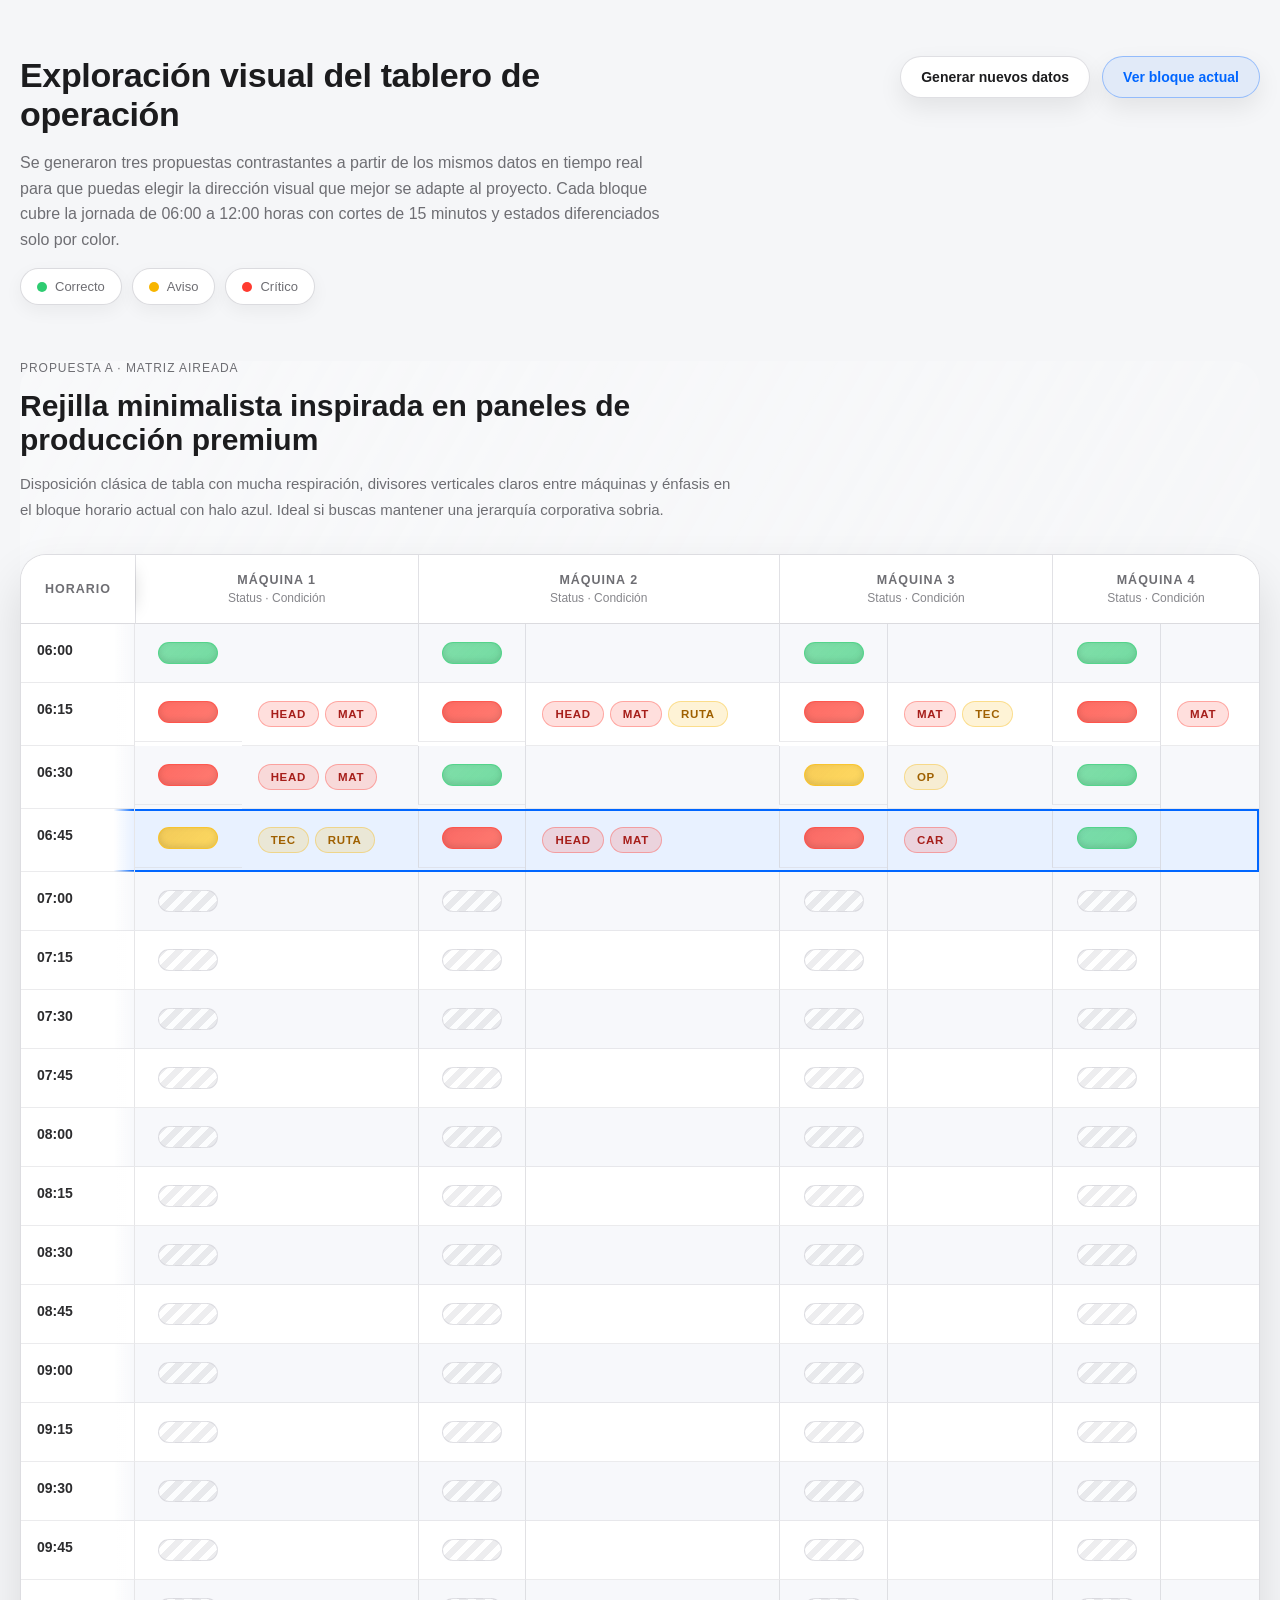
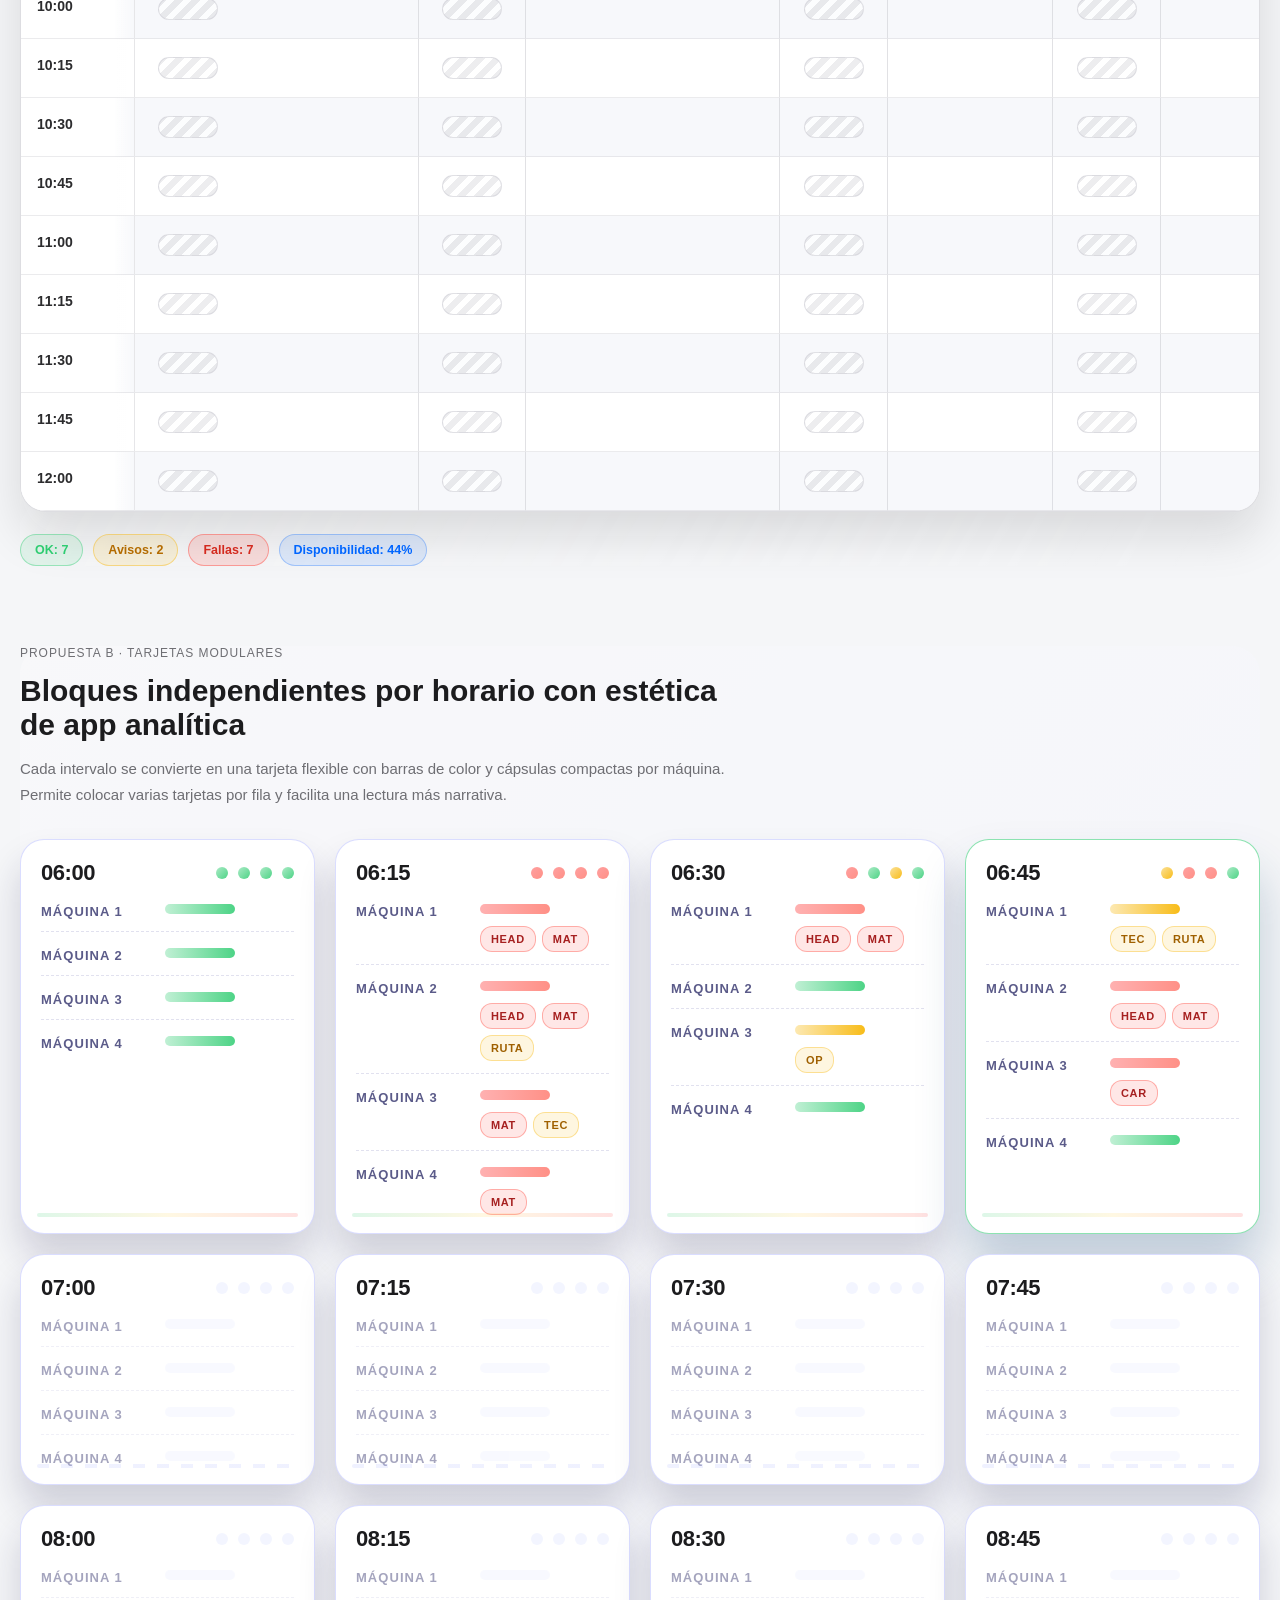
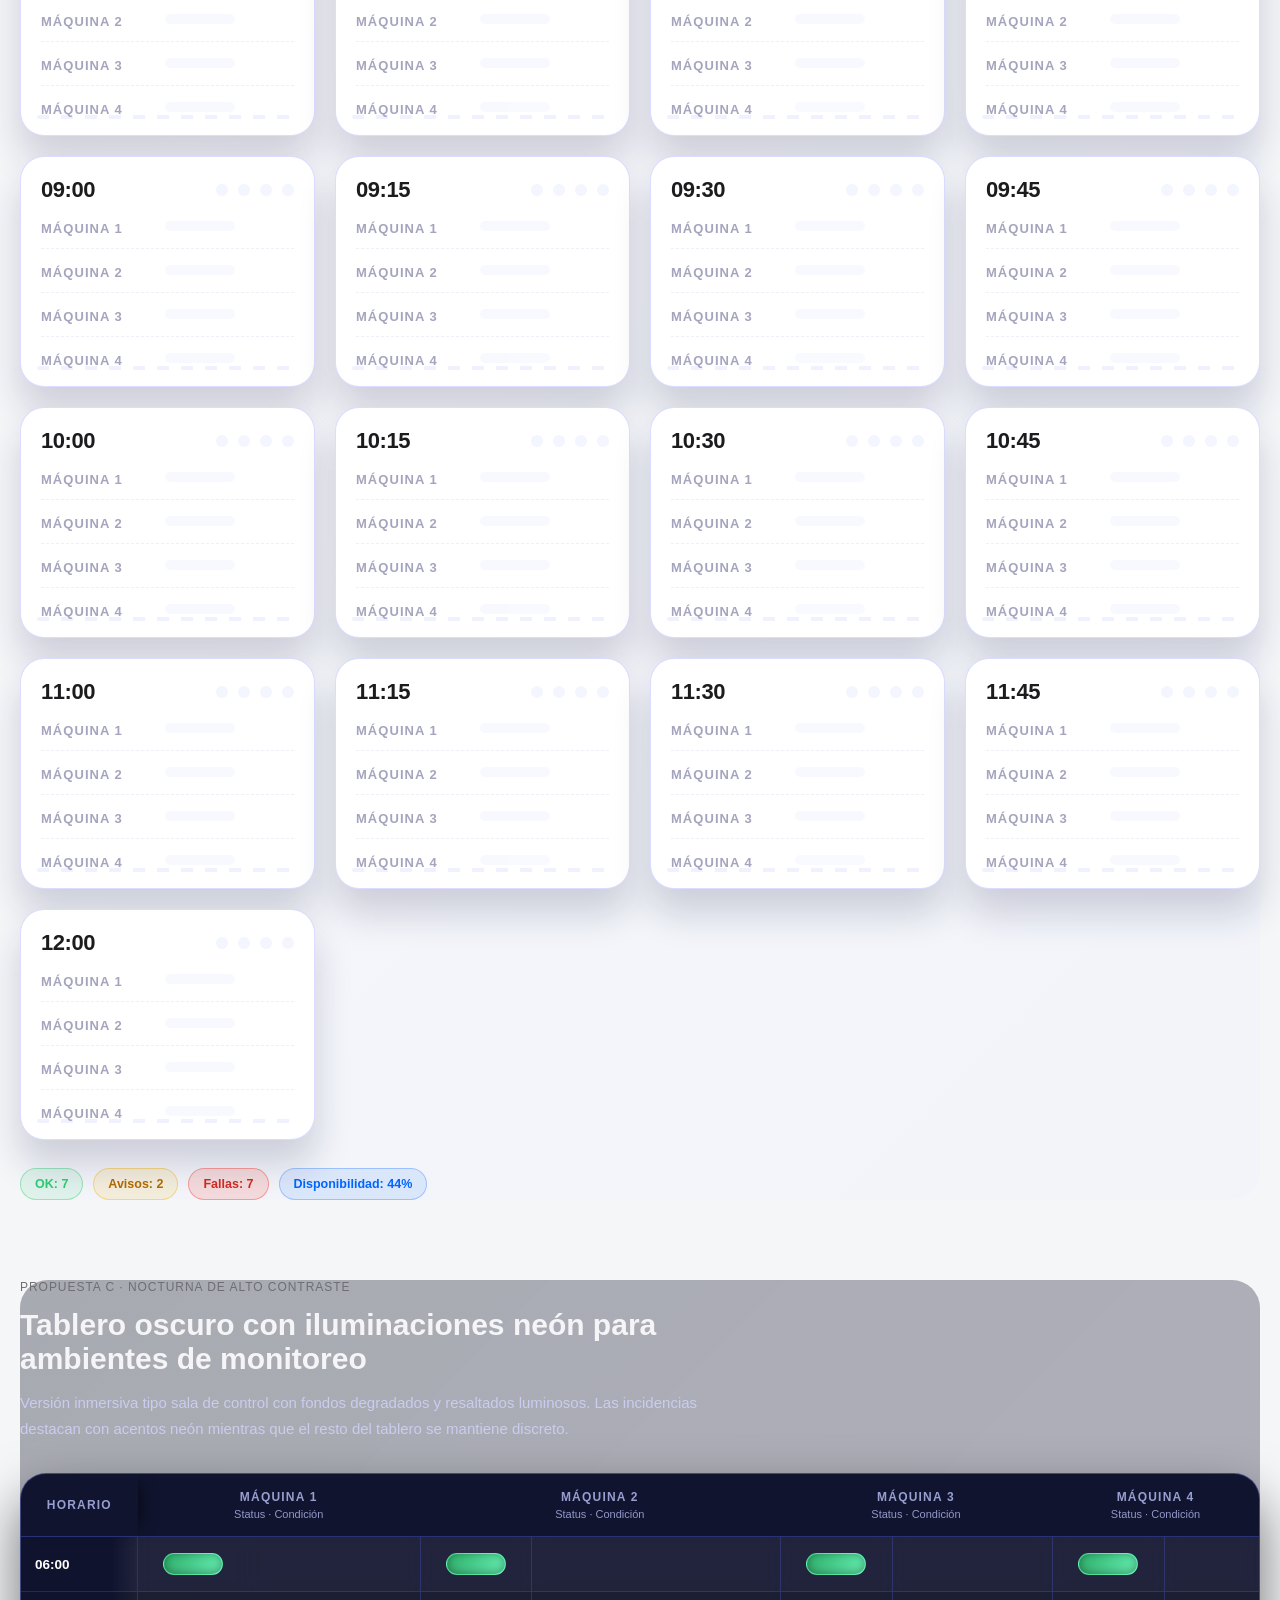
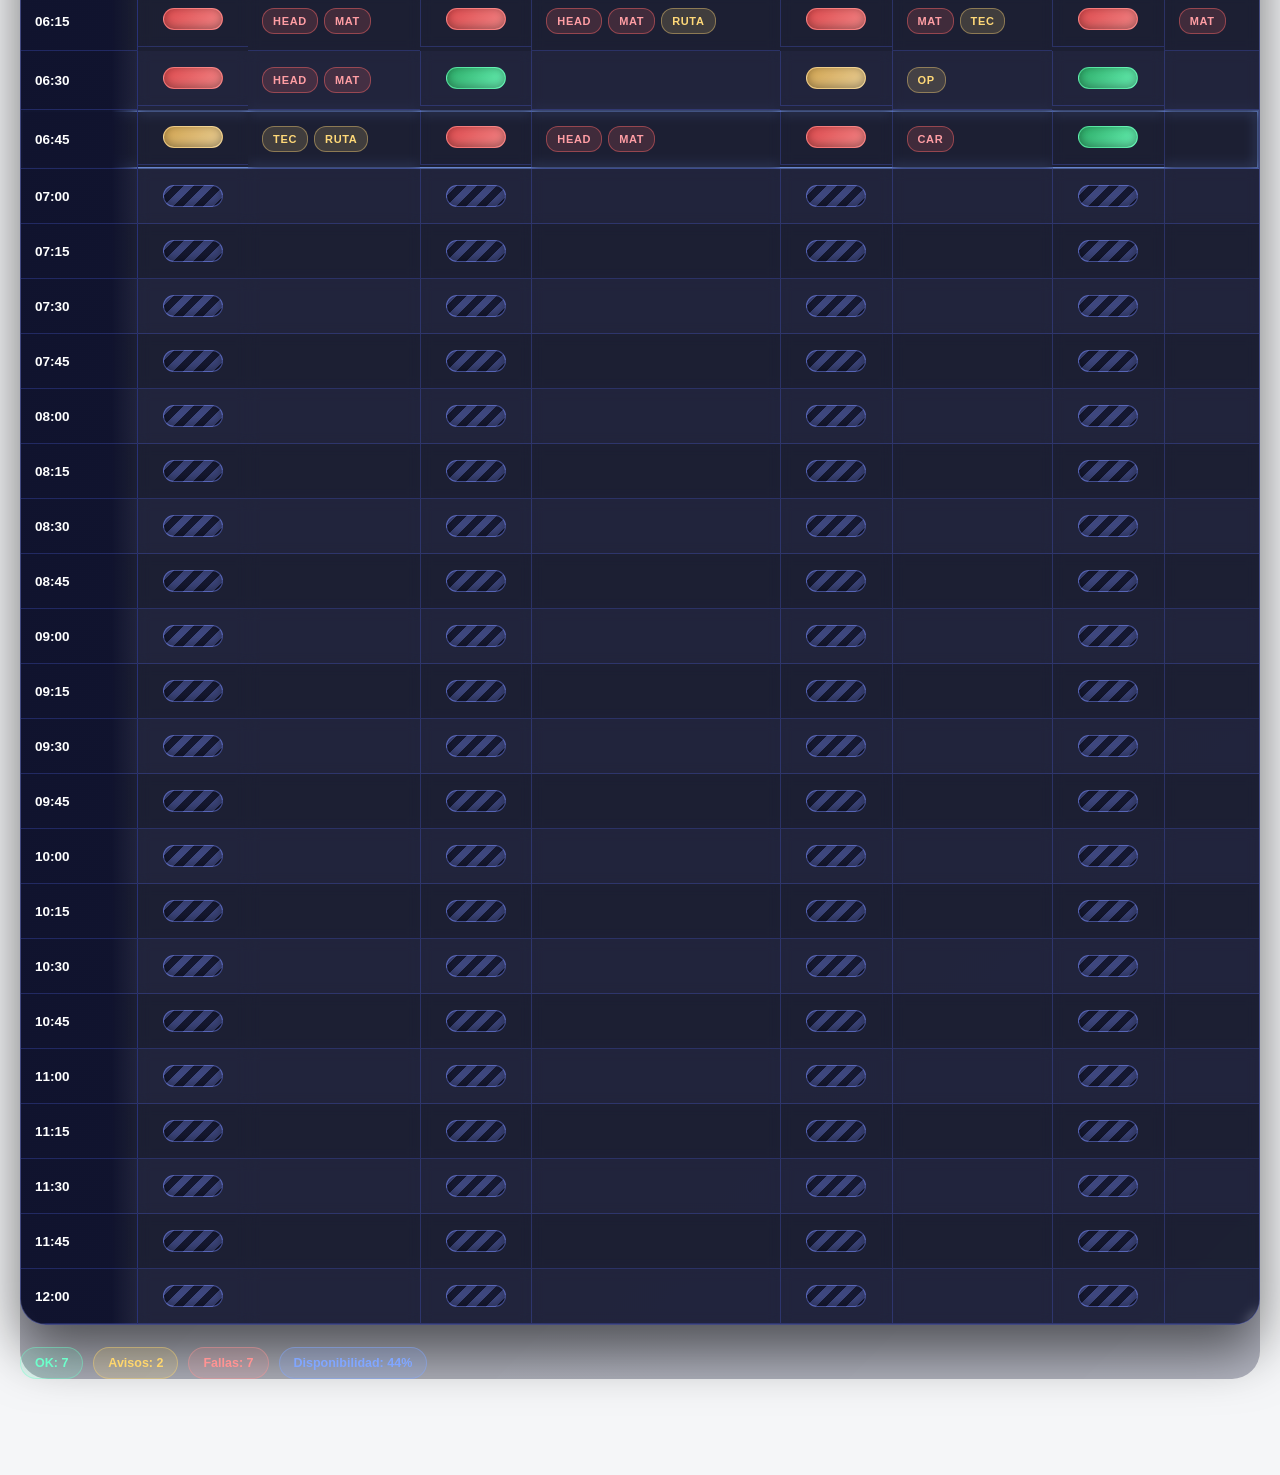
==== commit 1800274e: "Offer three dashboard design concepts" ====
--- a/index.html
+++ b/index.html
@@ -3,391 +3,329 @@
 <head>
 <meta charset="utf-8" />
 <meta name="viewport" content="width=device-width, initial-scale=1" />
-<title>Dashboard de Máquinas — Jornada 06:00–12:00</title>
+<title>Dashboard de Máquinas — Exploración de Diseños</title>
 <style>
   :root{
-    font-size:16px;
-  }
-  *{box-sizing:border-box}
-  html,body{height:100%}
+    --font-primary:"SF Pro Display","SF Pro Text",-apple-system,BlinkMacSystemFont,"Segoe UI",Roboto,"Helvetica Neue",Arial,sans-serif;
+    --body-bg:#f5f6f8;
+    --body-text:#1c1c1e;
+    --muted:#6e6e73;
+    --accent:#0066ff;
+    --ok:#2ecc71;
+    --warn:#f7b500;
+    --bad:#ff3b30;
+  }
+  *{box-sizing:border-box;margin:0;padding:0}
+  html,body{min-height:100%}
   body{
-    margin:0;
-    font-family:var(--font, "SF Pro Display","SF Pro Text",-apple-system,BlinkMacSystemFont,"Segoe UI",Roboto,"Helvetica Neue",Arial,sans-serif);
-    background:var(--bg,#f5f5f7);
-    color:var(--text,#1d1d1f);
+    font-family:var(--font-primary);
+    background:var(--body-bg);
+    color:var(--body-text);
     -webkit-font-smoothing:antialiased;
-    transition:background .4s ease,color .4s ease;
-  }
-  body.theme-aurora{
-    --font: "SF Pro Display","SF Pro Text",-apple-system,BlinkMacSystemFont,"Segoe UI",Roboto,"Helvetica Neue",Arial,sans-serif;
-    --bg:#f5f5f7;
-    --panel:#fff;
-    --panel-border:1px solid #e5e5ea;
-    --panel-radius:22px;
-    --muted:#6e6e73;
-    --text:#1d1d1f;
-    --line:rgba(210,210,215,0.7);
-    --divider:1.5px solid rgba(210,210,215,0.8);
-    --chip-bg:#f5f5f7;
-    --chip-br:#e5e5ea;
-    --chip-text:#6e6e73;
-    --accent:#0071e3;
-    --shadow:0 18px 44px rgba(0,0,0,0.08);
-    --row-alt:rgba(0,0,0,0.015);
-    --row-hover:#f7f7fb;
-    --header-bg:#fff;
-    --head-text:#6e6e73;
-    --cell-text:#3a3a3c;
-    --cond-text:#515154;
-    --status-neutral-bg:var(--chip-bg);
-    --status-neutral-border:rgba(210,210,215,0.7);
-    --status-shadow:inset 0 -2px 6px rgba(0,0,0,0.12);
-    --status-ok-bg:linear-gradient(135deg,rgba(52,199,89,0.65),rgba(88,224,118,0.95));
-    --status-ok-border:rgba(52,199,89,0.45);
-    --status-warn-bg:linear-gradient(135deg,rgba(255,204,0,0.65),rgba(255,214,40,0.95));
-    --status-warn-border:rgba(255,204,0,0.5);
-    --status-bad-bg:linear-gradient(135deg,rgba(255,59,48,0.75),rgba(255,105,97,0.95));
-    --status-bad-border:rgba(255,59,48,0.5);
-    --status-future-bg:repeating-linear-gradient(135deg,rgba(210,210,215,0.4) 0,rgba(210,210,215,0.4) 6px,rgba(255,255,255,0.6) 6px,rgba(255,255,255,0.6) 12px);
-    --status-future-border:rgba(210,210,215,0.6);
-    --chip-bad-bg:rgba(255,59,48,0.14);
-    --chip-bad-border:rgba(255,59,48,0.35);
-    --chip-bad-text:#a22022;
-    --chip-warn-bg:rgba(255,204,0,0.14);
-    --chip-warn-border:rgba(255,204,0,0.35);
-    --chip-warn-text:#ad5f00;
-    --pill-bg:#fff;
-    --pill-border:1px solid var(--chip-br);
-    --pill-shadow:0 6px 12px rgba(0,0,0,0.05);
-    --now-bg:rgba(0,113,227,0.08);
-    --now-outline:var(--accent);
-    --time-gradient:linear-gradient(90deg,var(--header-bg) 75%,rgba(255,255,255,0));
-    color-scheme:light;
-  }
-  body.theme-blueprint{
-    --font:"Inter","SF Pro Text",-apple-system,BlinkMacSystemFont,"Segoe UI",Roboto,"Helvetica Neue",Arial,sans-serif;
-    --bg:radial-gradient(circle at top,#101b33 0%,#050b18 55%,#02040a 100%);
-    --panel:rgba(8,17,33,0.76);
-    --panel-border:1px solid rgba(104,189,255,0.22);
-    --panel-radius:28px;
-    --muted:#9fb4d8;
-    --text:#f5f9ff;
-    --line:rgba(68,112,180,0.38);
-    --divider:1.5px solid rgba(90,139,214,0.5);
-    --chip-bg:rgba(12,32,61,0.85);
-    --chip-br:rgba(117,168,236,0.3);
-    --chip-text:#d1e2ff;
-    --accent:#5bc0ff;
-    --shadow:0 40px 80px rgba(2,6,13,0.75);
-    --row-alt:rgba(20,48,94,0.35);
-    --row-hover:rgba(56,106,173,0.45);
-    --header-bg:rgba(8,17,33,0.9);
-    --head-text:#c5d7ff;
-    --cell-text:#e2efff;
-    --cond-text:#d3e4ff;
-    --status-neutral-bg:rgba(20,48,94,0.6);
-    --status-neutral-border:rgba(86,137,204,0.5);
-    --status-shadow:inset 0 0 12px rgba(0,0,0,0.35);
-    --status-ok-bg:linear-gradient(135deg,rgba(73,243,177,0.6),rgba(35,186,145,0.95));
-    --status-ok-border:rgba(111,255,210,0.7);
-    --status-warn-bg:linear-gradient(135deg,rgba(255,214,126,0.6),rgba(255,175,32,0.92));
-    --status-warn-border:rgba(255,214,126,0.75);
-    --status-bad-bg:linear-gradient(135deg,rgba(255,98,132,0.75),rgba(222,44,92,0.95));
-    --status-bad-border:rgba(255,125,157,0.85);
-    --status-future-bg:repeating-linear-gradient(135deg,rgba(74,110,184,0.6) 0,rgba(74,110,184,0.6) 8px,rgba(8,17,33,0.3) 8px,rgba(8,17,33,0.3) 16px);
-    --status-future-border:rgba(104,189,255,0.4);
-    --chip-bad-bg:rgba(255,118,118,0.28);
-    --chip-bad-border:rgba(255,141,170,0.6);
-    --chip-bad-text:#ffcfdd;
-    --chip-warn-bg:rgba(255,214,126,0.22);
-    --chip-warn-border:rgba(255,214,126,0.55);
-    --chip-warn-text:#ffe9c2;
-    --pill-bg:rgba(12,32,61,0.9);
-    --pill-border:1px solid rgba(104,189,255,0.4);
-    --pill-shadow:0 12px 30px rgba(2,8,18,0.6);
-    --now-bg:rgba(91,192,255,0.18);
-    --now-outline:#5bc0ff;
-    --time-gradient:linear-gradient(90deg,rgba(8,17,33,0.96) 72%,rgba(8,17,33,0));
-    color-scheme:dark;
-    background-attachment:fixed;
-  }
-  body.theme-blueprint .panel{backdrop-filter:blur(22px);}
-  body.theme-blueprint .theme-btn{color:#d4e6ff;}
-  body.theme-blueprint .theme-btn.active{box-shadow:0 18px 40px rgba(91,192,255,0.25);}
-  body.theme-blueprint .title h1{font-weight:650;letter-spacing:.4px;}
-  body.theme-atlas{
-    --font:"Neue Haas Grotesk Display Pro","Helvetica Neue",Helvetica,Arial,sans-serif;
-    --bg:#fbf8f3;
-    --panel:#fff9f0;
-    --panel-border:1px solid rgba(194,171,136,0.45);
-    --panel-radius:18px;
-    --muted:#8c7962;
-    --text:#2e2416;
-    --line:rgba(198,170,130,0.5);
-    --divider:1px dashed rgba(178,151,107,0.7);
-    --chip-bg:#fff3df;
-    --chip-br:rgba(224,189,137,0.6);
-    --chip-text:#8c7962;
-    --accent:#d0843e;
-    --shadow:0 24px 60px rgba(158,126,90,0.28);
-    --row-alt:rgba(255,239,214,0.55);
-    --row-hover:rgba(255,232,196,0.8);
-    --header-bg:#fff4e2;
-    --head-text:#9d8158;
-    --cell-text:#47341b;
-    --cond-text:#5c4121;
-    --status-neutral-bg:#fff0d8;
-    --status-neutral-border:rgba(208,132,62,0.35);
-    --status-shadow:inset 0 -2px 8px rgba(208,132,62,0.15);
-    --status-ok-bg:linear-gradient(135deg,rgba(160,217,102,0.75),rgba(117,187,68,0.95));
-    --status-ok-border:rgba(148,203,86,0.75);
-    --status-warn-bg:linear-gradient(135deg,rgba(255,207,96,0.85),rgba(232,158,34,0.95));
-    --status-warn-border:rgba(232,158,34,0.8);
-    --status-bad-bg:linear-gradient(135deg,rgba(214,87,57,0.75),rgba(160,38,12,0.95));
-    --status-bad-border:rgba(214,87,57,0.7);
-    --status-future-bg:repeating-linear-gradient(135deg,rgba(229,201,160,0.6) 0,rgba(229,201,160,0.6) 8px,rgba(255,250,242,0.6) 8px,rgba(255,250,242,0.6) 16px);
-    --status-future-border:rgba(208,132,62,0.45);
-    --chip-bad-bg:rgba(214,87,57,0.18);
-    --chip-bad-border:rgba(214,87,57,0.35);
-    --chip-bad-text:#752414;
-    --chip-warn-bg:rgba(232,158,34,0.18);
-    --chip-warn-border:rgba(232,158,34,0.4);
-    --chip-warn-text:#7b470a;
-    --pill-bg:#fff3df;
-    --pill-border:1px solid rgba(224,189,137,0.55);
-    --pill-shadow:0 10px 28px rgba(208,132,62,0.18);
-    --now-bg:rgba(208,132,62,0.14);
-    --now-outline:#d0843e;
-    --time-gradient:linear-gradient(90deg,rgba(255,244,226,0.96) 70%,rgba(251,248,243,0));
-    color-scheme:light;
-  }
-  .wrap{max-width:min(1400px,98vw);margin-inline:auto;padding:42px 8px 72px;display:flex;flex-direction:column;gap:28px}
-  header{display:flex;align-items:flex-start;justify-content:space-between;gap:20px}
-  .title{display:flex;flex-direction:column;gap:6px}
-  .title h1{margin:0;font-size:clamp(20px,2.6vw,30px);font-weight:650;letter-spacing:.2px;color:var(--text)}
-  .subtitle{color:var(--muted);font-size:14px;line-height:1.6}
-  .chips{display:flex;flex-wrap:wrap;gap:8px;margin-top:10px}
-  .chip{display:inline-flex;align-items:center;gap:8px;padding:8px 12px;border:1px solid var(--chip-br);border-radius:999px;background:var(--chip-bg);color:var(--chip-text);font-size:12.5px;transition:background .3s ease,color .3s ease,border-color .3s ease}
-  .dot{width:8px;height:8px;border-radius:999px;background:var(--muted);box-shadow:0 0 0 1px rgba(0,0,0,0.06) inset}
-  .dot.ok{background:var(--status-ok-border)}
-  .dot.bad{background:var(--status-bad-border)}
-  .dot.warn{background:var(--status-warn-border)}
-  .controls{display:flex;flex-wrap:wrap;gap:10px}
-  .action-btn{appearance:none;border:1px solid var(--chip-br);background:var(--panel);color:var(--text);padding:10px 16px;border-radius:999px;font-weight:600;cursor:pointer;transition:.18s transform ease,.18s background ease,.18s border-color ease;box-shadow:0 6px 12px rgba(0,0,0,0.04)}
-  .action-btn:hover{transform:translateY(-1px);border-color:rgba(0,0,0,0.12);background:rgba(255,255,255,0.8)}
-  .action-btn.ghost{background:transparent}
-  body.theme-blueprint .action-btn{background:rgba(16,36,66,0.95);border-color:rgba(91,192,255,0.4);color:#e2efff;box-shadow:0 12px 28px rgba(2,8,18,0.45)}
-  body.theme-blueprint .action-btn:hover{background:rgba(19,48,92,0.95);border-color:rgba(91,192,255,0.65)}
-  body.theme-blueprint .action-btn.ghost{background:rgba(14,32,62,0.4)}
-  body.theme-atlas .action-btn{background:#fff;border-color:rgba(208,132,62,0.3);color:#5c4121;box-shadow:0 10px 24px rgba(208,132,62,0.18)}
-  body.theme-atlas .action-btn:hover{background:#fff7ec;border-color:rgba(208,132,62,0.45)}
-  .theme-explorer{background:var(--panel);border-radius:calc(var(--panel-radius) - 6px);border:var(--panel-border);box-shadow:var(--shadow);padding:28px 28px 32px;display:grid;gap:22px}
-  .theme-explorer h2{margin:0;font-size:clamp(18px,2vw,24px);font-weight:640;color:var(--text)}
-  .theme-explorer p{margin:0;color:var(--muted);line-height:1.6;font-size:14px;max-width:560px}
-  .theme-picker{display:grid;grid-template-columns:repeat(auto-fit,minmax(220px,1fr));gap:16px}
-  .theme-btn{position:relative;display:flex;flex-direction:column;align-items:flex-start;gap:6px;padding:16px 18px;border-radius:18px;border:1px solid rgba(0,0,0,0.05);background:rgba(255,255,255,0.66);cursor:pointer;font:inherit;color:var(--text);text-align:left;transition:transform .2s ease,box-shadow .2s ease,border-color .2s ease,background .3s ease;outline:none}
-  .theme-btn .theme-name{font-size:15px;font-weight:650}
-  .theme-btn .theme-desc{font-size:12.5px;color:var(--muted)}
-  .theme-btn::after{content:"";position:absolute;inset:6px;border-radius:14px;border:1px dashed transparent;transition:border-color .3s ease}
-  .theme-btn:hover{transform:translateY(-2px);box-shadow:0 16px 26px rgba(0,0,0,0.12)}
-  .theme-btn.active{background:var(--now-bg);border-color:var(--now-outline);box-shadow:0 20px 36px rgba(0,0,0,0.14)}
-  .theme-btn.active::after{border-color:var(--now-outline)}
-  body.theme-blueprint .theme-btn{background:rgba(14,32,62,0.66);border:1px solid rgba(104,189,255,0.25)}
-  body.theme-blueprint .theme-btn .theme-desc{color:rgba(211,228,255,0.75)}
-  body.theme-atlas .theme-btn{background:#fff4e2;border-color:rgba(208,132,62,0.25)}
-  .panel{background:var(--panel);border:var(--panel-border);border-radius:var(--panel-radius);overflow:hidden;box-shadow:var(--shadow);transition:background .4s ease,border-color .4s ease,box-shadow .4s ease}
-  .tbl{width:100%;border-collapse:separate;border-spacing:0}
-  thead th{position:sticky;top:0;z-index:3;background:var(--header-bg);color:var(--head-text);border-bottom:1px solid var(--line);padding:16px 14px;font-size:12.5px;text-transform:uppercase;letter-spacing:.08em;font-weight:600;transition:background .4s ease,color .4s ease,border-color .4s ease}
-  thead th.machine-head{padding-inline:18px 16px}
-  thead th.machine-head:not(:first-of-type){border-left:var(--divider)}
-  thead .sub{font-size:12px;text-transform:none;letter-spacing:0;color:var(--muted);margin-top:2px;font-weight:500}
-  tbody td{padding:16px 16px;border-bottom:1px solid var(--line);font-size:14.5px;color:var(--cell-text);vertical-align:top;transition:background .3s ease,color .3s ease,border-color .3s ease}
-  tbody td.machine-divider{border-left:var(--divider)}
-  tbody td.status-cell{text-align:center;width:90px}
-  tbody tr:nth-child(odd){background:var(--row-alt)}
-  tbody tr:hover{background:var(--row-hover)}
-  .time{position:sticky;left:0;background:var(--time-gradient,linear-gradient(90deg,var(--header-bg) 75%,rgba(255,255,255,0)));z-index:2;font-weight:600;color:var(--text);border-right:1px solid var(--line)}
-  .status-swatch{display:inline-flex;width:64px;height:22px;border-radius:999px;box-shadow:var(--status-shadow);background:var(--status-neutral-bg);border:1px solid var(--status-neutral-border)}
-  .status-swatch.ok{background:var(--status-ok-bg);border-color:var(--status-ok-border)}
-  .status-swatch.warn{background:var(--status-warn-bg);border-color:var(--status-warn-border)}
-  .status-swatch.bad{background:var(--status-bad-bg);border-color:var(--status-bad-border)}
-  .status-swatch.future{background:var(--status-future-bg);border-color:var(--status-future-border);box-shadow:none}
-  .cond{color:var(--cond-text);line-height:1.5}
-  .cond-tags{display:flex;flex-wrap:wrap;gap:6px}
-  .cond-chip{display:inline-flex;align-items:center;justify-content:center;min-width:42px;padding:6px 12px;border-radius:14px;font-size:11.5px;font-weight:600;letter-spacing:.06em;text-transform:uppercase}
-  .cond-chip.bad{background:var(--chip-bad-bg);border:1px solid var(--chip-bad-border);color:var(--chip-bad-text)}
-  .cond-chip.warn{background:var(--chip-warn-bg);border:1px solid var(--chip-warn-border);color:var(--chip-warn-text)}
-  .mini{display:flex;flex-wrap:wrap;gap:12px;align-items:center;color:var(--muted);font-size:12.5px;margin-top:20px}
-  .pill{padding:.35rem .8rem;border-radius:999px;border:var(--pill-border);color:var(--text);background:var(--pill-bg);font-size:12.5px;box-shadow:var(--pill-shadow)}
-  .now{box-shadow:inset 0 0 0 2px var(--now-outline);background:var(--now-bg)!important}
-  @media (max-width: 900px){
-    header{flex-direction:column}
-    .controls{width:100%}
-    .controls .action-btn{flex:1;justify-content:center;text-align:center}
-    thead .hide-sm, tbody .hide-sm{display:none}
-    .subtitle{max-width:500px}
+  }
+  .page{max-width:1320px;margin-inline:auto;padding:56px 20px 96px;display:flex;flex-direction:column;gap:56px}
+  .page-head{display:flex;flex-wrap:wrap;justify-content:space-between;gap:28px}
+  .head-copy{max-width:640px;display:flex;flex-direction:column;gap:16px}
+  .head-copy h1{font-size:clamp(26px,3.4vw,34px);font-weight:680;letter-spacing:-0.01em}
+  .head-copy p{line-height:1.6;color:var(--muted);font-size:16px}
+  .meta-chips{display:flex;flex-wrap:wrap;gap:10px}
+  .meta-chip{display:inline-flex;align-items:center;gap:8px;padding:10px 16px;border-radius:999px;background:#fff;border:1px solid rgba(210,210,215,0.8);font-size:13px;color:var(--muted);box-shadow:0 6px 18px rgba(20,20,20,0.05)}
+  .dot{width:10px;height:10px;border-radius:999px;background:var(--muted)}
+  .dot.ok{background:var(--ok)}
+  .dot.warn{background:var(--warn)}
+  .dot.bad{background:var(--bad)}
+  .head-actions{display:flex;flex-wrap:wrap;gap:12px;align-items:flex-start}
+  button{
+    appearance:none;
+    border-radius:999px;
+    border:1px solid rgba(210,210,215,0.7);
+    background:#fff;
+    padding:12px 20px;
+    font-size:14px;
+    font-weight:600;
+    color:var(--body-text);
+    cursor:pointer;
+    transition:.2s transform ease,.2s box-shadow ease,.2s background ease;
+    box-shadow:0 10px 24px rgba(15,15,15,0.08);
+  }
+  button:hover{transform:translateY(-1px);box-shadow:0 14px 32px rgba(15,15,15,0.12);}
+  button.secondary{background:rgba(0,102,255,0.08);border-color:rgba(0,102,255,0.35);color:var(--accent)}
+
+  main{display:flex;flex-direction:column;gap:80px}
+  .concept{display:flex;flex-direction:column;gap:32px;position:relative}
+  .concept::before{content:"";position:absolute;inset:0;border-radius:28px;z-index:-1;opacity:0.35;pointer-events:none}
+  .concept-meta{max-width:720px;display:flex;flex-direction:column;gap:14px}
+  .concept-meta .badge{display:inline-flex;align-items:center;gap:8px;font-size:12px;letter-spacing:0.08em;text-transform:uppercase;color:var(--muted)}
+  .concept-meta h2{font-size:clamp(22px,3vw,30px);font-weight:670}
+  .concept-meta p{line-height:1.7;color:var(--muted);font-size:15px}
+  .concept-body{display:flex;flex-direction:column;gap:22px}
+  .summary{display:flex;flex-wrap:wrap;gap:10px}
+  .summary-chip{display:inline-flex;align-items:center;gap:8px;padding:8px 14px;border-radius:999px;font-size:12.5px;font-weight:600;background:rgba(255,255,255,0.7);border:1px solid rgba(210,210,215,0.7)}
+  .summary-chip.ok{color:var(--ok);border-color:rgba(46,204,113,0.4);background:rgba(46,204,113,0.1)}
+  .summary-chip.warn{color:#b36b00;border-color:rgba(247,181,0,0.4);background:rgba(247,181,0,0.12)}
+  .summary-chip.bad{color:#d32a1f;border-color:rgba(255,59,48,0.4);background:rgba(255,59,48,0.14)}
+  .summary-chip.rate{color:var(--accent);border-color:rgba(0,102,255,0.28);background:rgba(0,102,255,0.1)}
+
+  /* --- Propuesta A: Matriz aireada --- */
+  .concept-a{--panel-bg:#ffffff;--panel-border:rgba(210,210,215,0.75);--stripe:#f7f8fb}
+  .concept-a::before{background:linear-gradient(120deg,rgba(255,255,255,0.9),rgba(255,255,255,0));filter:blur(0px)}
+  .concept-a .panel{border-radius:26px;background:var(--panel-bg);border:1px solid var(--panel-border);overflow:hidden;box-shadow:0 24px 48px rgba(15,15,15,0.12)}
+  .grid-a{width:100%;border-collapse:separate;border-spacing:0}
+  .grid-a thead th{position:sticky;top:0;background:#fff;padding:18px 16px;font-size:12.5px;letter-spacing:0.08em;text-transform:uppercase;color:var(--muted);border-bottom:1px solid rgba(210,210,215,0.8);font-weight:600}
+  .grid-a thead th.time{left:0;z-index:4;box-shadow:14px 0 18px -16px rgba(0,0,0,0.18)}
+  .grid-a thead th.machine{border-left:1.5px solid rgba(210,210,215,0.65)}
+  .grid-a thead .sub{display:block;margin-top:4px;font-size:12px;font-weight:500;letter-spacing:0;color:#86868b;text-transform:none}
+  .grid-a tbody td{padding:18px 16px;font-size:14px;border-bottom:1px solid rgba(210,210,215,0.45);vertical-align:top;color:#2c2c2e}
+  .grid-a tbody td.machine-divider{border-left:1.5px solid rgba(210,210,215,0.65)}
+  .grid-a tbody tr:nth-child(odd){background:var(--stripe)}
+  .grid-a tbody tr:hover{background:#eef2ff}
+  .grid-a .time-cell{font-weight:600;position:sticky;left:0;background:linear-gradient(90deg,#fff 82%,rgba(255,255,255,0));z-index:3;border-right:1px solid rgba(210,210,215,0.55)}
+  .grid-a .status{display:flex;justify-content:center}
+  .grid-a .swatch{width:60px;height:22px;border-radius:999px;border:1px solid rgba(210,210,215,0.65);box-shadow:inset 0 -2px 6px rgba(0,0,0,0.12)}
+  .grid-a .swatch.ok{background:linear-gradient(135deg,rgba(46,204,113,0.6),rgba(109,218,157,0.95));border-color:rgba(46,204,113,0.5)}
+  .grid-a .swatch.warn{background:linear-gradient(135deg,rgba(247,181,0,0.65),rgba(255,213,79,0.9));border-color:rgba(247,181,0,0.5)}
+  .grid-a .swatch.bad{background:linear-gradient(135deg,rgba(255,59,48,0.75),rgba(255,115,105,0.95));border-color:rgba(255,59,48,0.5)}
+  .grid-a .swatch.future{background:repeating-linear-gradient(135deg,rgba(210,210,215,0.4) 0,rgba(210,210,215,0.4) 6px,rgba(255,255,255,0.65) 6px,rgba(255,255,255,0.65) 12px);box-shadow:none}
+  .grid-a .tags{display:flex;flex-wrap:wrap;gap:6px}
+  .grid-a .tag{display:inline-flex;align-items:center;justify-content:center;min-width:40px;padding:6px 12px;border-radius:14px;font-size:11.5px;font-weight:600;letter-spacing:0.06em;text-transform:uppercase}
+  .grid-a .tag.bad{background:rgba(255,59,48,0.16);border:1px solid rgba(255,59,48,0.35);color:#a61e1a}
+  .grid-a .tag.warn{background:rgba(247,181,0,0.16);border:1px solid rgba(247,181,0,0.35);color:#9f6000}
+  .grid-a tr.current{outline:2px solid var(--accent);outline-offset:-2px;background:rgba(0,102,255,0.09)!important}
+
+  /* --- Propuesta B: Tarjetas modulares --- */
+  .concept-b{--surface:linear-gradient(135deg,#fefcff,#edf2ff);--card-bg:#ffffff;--card-border:rgba(107,119,255,0.25);--divider:rgba(120,120,180,0.22);--future:rgba(189,198,255,0.18);}
+  .concept-b::before{background:var(--surface);filter:blur(0px)}
+  .concept-b .concept-body{gap:28px}
+  .concept-b .cards{display:grid;grid-template-columns:repeat(auto-fit,minmax(280px,1fr));gap:20px}
+  .concept-b .slot-card{background:var(--card-bg);border:1px solid var(--card-border);border-radius:24px;padding:20px 20px 18px;box-shadow:0 24px 36px rgba(30,30,70,0.18);display:flex;flex-direction:column;gap:18px;position:relative;overflow:hidden}
+  .concept-b .slot-card.current{border-color:rgba(46,204,113,0.55);box-shadow:0 32px 48px rgba(30,80,120,0.25)}
+  .concept-b .slot-card::after{content:"";position:absolute;inset:auto 16px 16px 16px;height:4px;border-radius:999px;background:linear-gradient(90deg,rgba(46,204,113,0.8),rgba(255,213,79,0.8),rgba(255,82,82,0.85));opacity:0.2}
+  .concept-b .slot-card.future::after{background:repeating-linear-gradient(90deg,rgba(170,180,255,0.3) 0,rgba(170,180,255,0.3) 12px,rgba(255,255,255,0.4) 12px,rgba(255,255,255,0.4) 24px);opacity:0.6}
+  .concept-b .slot-header{display:flex;justify-content:space-between;align-items:center}
+  .concept-b .slot-time{font-size:22px;font-weight:670;letter-spacing:-0.02em}
+  .concept-b .slot-status{display:flex;gap:10px}
+  .concept-b .slot-status .pill{width:12px;height:12px;border-radius:50%;background:var(--future)}
+  .concept-b .slot-status .pill.ok{background:linear-gradient(135deg,rgba(46,204,113,0.4),rgba(46,204,113,0.85))}
+  .concept-b .slot-status .pill.warn{background:linear-gradient(135deg,rgba(247,181,0,0.4),rgba(247,181,0,0.9))}
+  .concept-b .slot-status .pill.bad{background:linear-gradient(135deg,rgba(255,82,82,0.55),rgba(255,138,128,0.95))}
+  .concept-b .slot-body{display:flex;flex-direction:column;gap:16px}
+  .concept-b .machine-row{display:flex;gap:14px;align-items:flex-start;padding-bottom:12px;border-bottom:1px dashed var(--divider)}
+  .concept-b .machine-row:last-child{border-bottom:none;padding-bottom:0}
+  .concept-b .machine-label{flex:0 0 110px;font-size:13px;font-weight:650;text-transform:uppercase;letter-spacing:0.08em;color:#5b5b89}
+  .concept-b .machine-status{display:flex;align-items:center;gap:12px;flex-wrap:wrap}
+  .concept-b .status-bar{flex:0 0 70px;height:10px;border-radius:999px;background:var(--future)}
+  .concept-b .status-bar.ok{background:linear-gradient(90deg,rgba(46,204,113,0.3),rgba(46,204,113,0.85))}
+  .concept-b .status-bar.warn{background:linear-gradient(90deg,rgba(247,181,0,0.3),rgba(247,181,0,0.9))}
+  .concept-b .status-bar.bad{background:linear-gradient(90deg,rgba(255,82,82,0.45),rgba(255,138,128,0.95))}
+  .concept-b .machine-tags{display:flex;flex-wrap:wrap;gap:6px}
+  .concept-b .chip{padding:6px 10px;border-radius:12px;font-size:11px;font-weight:600;letter-spacing:0.06em;text-transform:uppercase;background:rgba(255,255,255,0.6);border:1px solid rgba(100,110,255,0.28);color:#444}
+  .concept-b .chip.bad{background:rgba(255,59,48,0.12);border-color:rgba(255,59,48,0.35);color:#a62020}
+  .concept-b .chip.warn{background:rgba(247,181,0,0.12);border-color:rgba(247,181,0,0.35);color:#9f6000}
+  .concept-b .slot-card.future .machine-row{opacity:0.55}
+
+  /* --- Propuesta C: Oscuro de alto contraste --- */
+  .concept-c{color:#f5f5f7}
+  .concept-c::before{background:linear-gradient(135deg,rgba(16,19,38,0.95),rgba(20,24,60,0.85));filter:blur(0px)}
+  .concept-c .concept-meta p{color:rgba(210,214,255,0.78)}
+  .concept-c .summary-chip{background:rgba(20,24,60,0.65);border-color:rgba(90,110,255,0.4)}
+  .concept-c .summary-chip.ok{color:#6dffcb;border-color:rgba(109,255,203,0.4);background:rgba(109,255,203,0.14)}
+  .concept-c .summary-chip.warn{color:#ffd66d;border-color:rgba(255,214,109,0.4);background:rgba(255,214,109,0.16)}
+  .concept-c .summary-chip.bad{color:#ff9393;border-color:rgba(255,147,147,0.4);background:rgba(255,147,147,0.16)}
+  .concept-c .summary-chip.rate{color:#80a6ff;border-color:rgba(128,166,255,0.45);background:rgba(128,166,255,0.18)}
+  .concept-c .panel{border-radius:26px;background:rgba(10,12,26,0.78);border:1px solid rgba(106,124,255,0.35);box-shadow:0 26px 54px rgba(0,0,0,0.55);overflow:hidden}
+  .grid-c{width:100%;border-collapse:separate;border-spacing:0}
+  .grid-c thead th{padding:16px 14px;font-size:12px;letter-spacing:0.1em;text-transform:uppercase;color:rgba(189,198,255,0.78);border-bottom:1px solid rgba(87,108,255,0.35);background:rgba(16,19,46,0.96);position:sticky;top:0;z-index:3}
+  .grid-c thead .sub{display:block;margin-top:4px;font-size:11px;font-weight:500;letter-spacing:0;color:rgba(189,198,255,0.75);text-transform:none}
+  .grid-c thead th.time{left:0;z-index:4;box-shadow:12px 0 18px -12px rgba(0,0,0,0.7)}
+  .grid-c tbody td{padding:16px 14px;font-size:13.5px;color:rgba(240,243,255,0.85);border-bottom:1px solid rgba(87,108,255,0.25);backdrop-filter:blur(6px)}
+  .grid-c tbody td.machine-divider{border-left:1px solid rgba(87,108,255,0.25)}
+  .grid-c tbody tr:nth-child(odd){background:rgba(25,29,60,0.6)}
+  .grid-c tbody tr:nth-child(even){background:rgba(18,21,46,0.62)}
+  .grid-c tbody tr:hover{background:rgba(40,48,98,0.75)}
+  .grid-c .time-cell{font-weight:650;color:#fff;position:sticky;left:0;background:linear-gradient(90deg,rgba(16,19,46,0.96) 78%,rgba(16,19,46,0));border-right:1px solid rgba(87,108,255,0.35)}
+  .grid-c .status{display:flex;justify-content:center}
+  .grid-c .swatch{width:60px;height:22px;border-radius:12px;border:1px solid rgba(120,140,255,0.45);box-shadow:inset 0 -2px 8px rgba(0,0,0,0.35)}
+  .grid-c .swatch.ok{background:linear-gradient(135deg,rgba(46,204,113,0.8),rgba(109,255,189,0.95));border-color:rgba(109,255,189,0.5)}
+  .grid-c .swatch.warn{background:linear-gradient(135deg,rgba(255,197,87,0.8),rgba(255,225,160,0.9));border-color:rgba(255,225,160,0.5)}
+  .grid-c .swatch.bad{background:linear-gradient(135deg,rgba(255,82,82,0.85),rgba(255,140,140,0.95));border-color:rgba(255,140,140,0.55)}
+  .grid-c .swatch.future{background:repeating-linear-gradient(135deg,rgba(120,140,255,0.35) 0,rgba(120,140,255,0.35) 7px,rgba(18,21,46,0.7) 7px,rgba(18,21,46,0.7) 14px)}
+  .grid-c .tags{display:flex;flex-wrap:wrap;gap:6px}
+  .grid-c .tag{display:inline-flex;align-items:center;justify-content:center;min-width:38px;padding:6px 10px;border-radius:12px;font-size:11px;font-weight:600;letter-spacing:0.06em;text-transform:uppercase}
+  .grid-c .tag.bad{background:rgba(255,104,104,0.16);border:1px solid rgba(255,104,104,0.45);color:#ff9ea4}
+  .grid-c .tag.warn{background:rgba(255,215,120,0.16);border:1px solid rgba(255,215,120,0.4);color:#ffd978}
+  .grid-c tr.current{outline:1.5px solid rgba(128,166,255,0.75);outline-offset:-2px;box-shadow:0 0 0 1px rgba(128,166,255,0.45) inset}
+
+  @media (max-width:960px){
+    .grid-a thead th.machine,.grid-c thead th.machine{display:none}
+    .grid-a tbody td:nth-of-type(4n+2),
+    .grid-a tbody td:nth-of-type(4n+3),
+    .grid-c tbody td:nth-of-type(4n+2),
+    .grid-c tbody td:nth-of-type(4n+3){display:none}
+    .grid-a tbody td.machine-divider,
+    .grid-c tbody td.machine-divider{border-left:none}
+    .concept-b .machine-row{flex-direction:column}
+    .concept-b .machine-label{flex:0 0 auto}
   }
 </style>
 </head>
-<body class="theme-aurora">
-  <div class="wrap">
-    <header>
-      <div class="title">
-        <h1>Dashboard de Operación — 4 Máquinas</h1>
-        <div class="subtitle">
-          Jornada: <strong>06:00</strong> a <strong>12:00</strong> · Intervalo cada <strong>15 min</strong>
-          <div class="chips">
-            <span class="chip"><span class="dot ok"></span> Estado positivo</span>
-            <span class="chip"><span class="dot warn"></span> Aviso</span>
-            <span class="chip"><span class="dot bad"></span> Estado negativo</span>
-          </div>
+<body>
+  <div class="page">
+    <header class="page-head">
+      <div class="head-copy">
+        <h1>Exploración visual del tablero de operación</h1>
+        <p>Se generaron tres propuestas contrastantes a partir de los mismos datos en tiempo real para que puedas elegir la dirección visual que mejor se adapte al proyecto. Cada bloque cubre la jornada de 06:00 a 12:00 horas con cortes de 15 minutos y estados diferenciados solo por color.</p>
+        <div class="meta-chips">
+          <span class="meta-chip"><span class="dot ok"></span> Correcto</span>
+          <span class="meta-chip"><span class="dot warn"></span> Aviso</span>
+          <span class="meta-chip"><span class="dot bad"></span> Crítico</span>
         </div>
       </div>
-      <div class="controls">
-        <button id="regen" class="action-btn">Generar nuevos datos</button>
-        <button id="scrollNow" class="action-btn ghost">Ir al bloque horario actual</button>
+      <div class="head-actions">
+        <button id="regen">Generar nuevos datos</button>
+        <button id="scrollNow" class="secondary">Ver bloque actual</button>
       </div>
     </header>
 
-    <section class="theme-explorer" aria-labelledby="themeTitle">
-      <div>
-        <h2 id="themeTitle">Explorar propuestas visuales</h2>
-        <p>Selecciona una propuesta para adaptar la tabla y sus columnas a diferentes estilos visuales. Cada modo ajusta colores, densidades, divisiones y textura general para ayudarte a elegir la dirección correcta.</p>
-      </div>
-      <div class="theme-picker" role="group" aria-label="Propuestas de diseño">
-        <button class="theme-btn active" data-theme="aurora">
-          <span class="theme-name">Aurora minimal</span>
-          <span class="theme-desc">Claridad blanca, divisores suaves y luz fría.</span>
-        </button>
-        <button class="theme-btn" data-theme="blueprint">
-          <span class="theme-name">Blueprint nocturno</span>
-          <span class="theme-desc">Estética técnica con fondo oscuro y neón.</span>
-        </button>
-        <button class="theme-btn" data-theme="atlas">
-          <span class="theme-name">Atlas cálido</span>
-          <span class="theme-desc">Paleta terrosa con líneas punteadas y textura.</span>
-        </button>
-      </div>
-    </section>
-
-    <div class="panel">
-      <table class="tbl" id="grid">
-        <thead id="thead"></thead>
-        <tbody id="tbody"></tbody>
-      </table>
-    </div>
-
-    <div class="mini">
-      <span class="pill" id="summary-ok">OK: —</span>
-      <span class="pill" id="summary-warn">Avisos: —</span>
-      <span class="pill" id="summary-bad">Fallas: —</span>
-      <span class="pill" id="summary-rate">Disponibilidad: —</span>
-    </div>
+    <main>
+      <section class="concept concept-a">
+        <div class="concept-meta">
+          <span class="badge">Propuesta A · Matriz aireada</span>
+          <h2>Rejilla minimalista inspirada en paneles de producción premium</h2>
+          <p>Disposición clásica de tabla con mucha respiración, divisores verticales claros entre máquinas y énfasis en el bloque horario actual con halo azul. Ideal si buscas mantener una jerarquía corporativa sobria.</p>
+        </div>
+        <div class="concept-body">
+          <div class="panel">
+            <table class="grid-a">
+              <thead id="head-a"></thead>
+              <tbody id="body-a"></tbody>
+            </table>
+          </div>
+          <div class="summary">
+            <span class="summary-chip ok" id="summary-a-ok">OK: —</span>
+            <span class="summary-chip warn" id="summary-a-warn">Avisos: —</span>
+            <span class="summary-chip bad" id="summary-a-bad">Fallas: —</span>
+            <span class="summary-chip rate" id="summary-a-rate">Disponibilidad: —</span>
+          </div>
+        </div>
+      </section>
+
+      <section class="concept concept-b">
+        <div class="concept-meta">
+          <span class="badge">Propuesta B · Tarjetas modulares</span>
+          <h2>Bloques independientes por horario con estética de app analítica</h2>
+          <p>Cada intervalo se convierte en una tarjeta flexible con barras de color y cápsulas compactas por máquina. Permite colocar varias tarjetas por fila y facilita una lectura más narrativa.</p>
+        </div>
+        <div class="concept-body">
+          <div class="cards" id="cards-b"></div>
+          <div class="summary">
+            <span class="summary-chip ok" id="summary-b-ok">OK: —</span>
+            <span class="summary-chip warn" id="summary-b-warn">Avisos: —</span>
+            <span class="summary-chip bad" id="summary-b-bad">Fallas: —</span>
+            <span class="summary-chip rate" id="summary-b-rate">Disponibilidad: —</span>
+          </div>
+        </div>
+      </section>
+
+      <section class="concept concept-c">
+        <div class="concept-meta">
+          <span class="badge">Propuesta C · Nocturna de alto contraste</span>
+          <h2>Tablero oscuro con iluminaciones neón para ambientes de monitoreo</h2>
+          <p>Versión inmersiva tipo sala de control con fondos degradados y resaltados luminosos. Las incidencias destacan con acentos neón mientras que el resto del tablero se mantiene discreto.</p>
+        </div>
+        <div class="concept-body">
+          <div class="panel">
+            <table class="grid-c">
+              <thead id="head-c"></thead>
+              <tbody id="body-c"></tbody>
+            </table>
+          </div>
+          <div class="summary">
+            <span class="summary-chip ok" id="summary-c-ok">OK: —</span>
+            <span class="summary-chip warn" id="summary-c-warn">Avisos: —</span>
+            <span class="summary-chip bad" id="summary-c-bad">Fallas: —</span>
+            <span class="summary-chip rate" id="summary-c-rate">Disponibilidad: —</span>
+          </div>
+        </div>
+      </section>
+    </main>
   </div>
 
 <script>
-(()=>{
+(function(){
   const machines = [
-    {name:"Máquina A"},
-    {name:"Máquina B"},
-    {name:"Máquina C"},
-    {name:"Máquina D"}
+    { name: "Máquina 1" },
+    { name: "Máquina 2" },
+    { name: "Máquina 3" },
+    { name: "Máquina 4" },
   ];
 
-  const FIELDS = {
-    temperatura:{label:"Temperatura",min:60,max:92},
-    vibracion:{label:"Vibración",max:8},
-    presion:{label:"Presión",min:40,max:68},
-    flujo:{label:"Flujo",min:120,max:200},
-    voltaje:{label:"Voltaje",min:210,max:240},
-    aceite:{label:"Nivel aceite",min:38,max:60},
-    seguridad:{label:"Seguridad",values:["OK","Candado"]},
-    energia:{label:"Energía",values:["Estable","Inestable"]}
+  const FIELDS = [
+    "Gafete operador escaneado",
+    "Gafete de técnico escaneado",
+    "Carrete escaneado",
+    "Hoja de ruta escaneada",
+    "Cabezal en operación",
+    "Carrete en consumo",
+  ];
+
+  const FIELD_TAG = {
+    "Gafete operador escaneado": "OP",
+    "Gafete de técnico escaneado": "TEC",
+    "Carrete escaneado": "CAR",
+    "Hoja de ruta escaneada": "RUTA",
+    "Cabezal en operación": "HEAD",
+    "Carrete en consumo": "MAT",
   };
 
-  const CRITICAL = new Set(["temperatura","presion","voltaje","seguridad"]);
-  const WARN = new Set(["vibracion","flujo","aceite","energia"]);
-
-  const FIELD_TAG = {
-    temperatura:"TEMP",
-    vibracion:"VIB",
-    presion:"PRES",
-    flujo:"FLU",
-    voltaje:"VLT",
-    aceite:"ACE",
-    seguridad:"SEG",
-    energia:"ENG"
+  const CRITICAL = new Set([
+    "Carrete escaneado",
+    "Cabezal en operación",
+    "Carrete en consumo",
+  ]);
+
+  const start = "06:00";
+  const end   = "12:00";
+  const stepMinutes = 15;
+
+  const P = {
+    badgeOperador: 0.96,
+    badgeTecnico : 0.94,
+    carreteScan  : 0.93,
+    hojaRuta     : 0.91,
+    operacion    : 0.82,
+    consumoSiOperando: 0.93,
+    consumoSiNoOpera : 0.10,
   };
 
-  const STATUS_LABELS = {
-    ok:"Estado óptimo",
-    warn:"Aviso de seguimiento",
-    bad:"Falla detectada",
-    future:"Pendiente de registrar"
+  const STATUS_LABELS = { ok: "Activo", warn: "Aviso", bad: "Falla", future: "Pendiente" };
+
+  const toMinutes = (hhmm)=> {
+    const [h,m] = hhmm.split(":").map(Number);
+    return h*60+m;
   };
-
-  const stepMinutes = 15;
-  const start = "06:00";
-  const end = "12:00";
-
-  function toMinutes(hhmm){
-    const [h,m] = hhmm.split(":").map(Number);
-    return h*60 + m;
-  }
-
-  function pad(num){
-    return String(num).padStart(2,"0");
-  }
-
-  function buildSlots(start,end,step){
-    const slots = [];
-    let cursor = toMinutes(start);
-    const endMinutes = toMinutes(end);
-    while(cursor <= endMinutes){
-      const h = Math.floor(cursor/60);
-      const m = cursor % 60;
-      slots.push(`${pad(h)}:${pad(m)}`);
-      cursor += step;
-    }
-    return slots;
-  }
-
-  function rand(min,max){
-    return Math.random()*(max-min)+min;
-  }
-
-  function pick(arr){
-    return arr[Math.floor(Math.random()*arr.length)];
-  }
+  const pad = (n)=> (n<10?"0":"")+n;
+  const fmt = (mins)=> `${pad(Math.floor(mins/60))}:${pad(mins%60)}`;
+  const buildSlots = (a,b,step)=>{const out=[],A=toMinutes(a),B=toMinutes(b);for(let t=A;t<=B;t+=step) out.push(fmt(t));return out;};
+  const chance = (p)=> Math.random()<p;
 
   function crearRegistroTF(){
-    return {
-      temperatura:Math.round(rand(55,102)),
-      vibracion:+rand(2,12).toFixed(1),
-      presion:Math.round(rand(30,80)),
-      flujo:Math.round(rand(90,240)),
-      voltaje:Math.round(rand(190,252)),
-      aceite:Math.round(rand(20,72)),
-      seguridad:pick(["OK","OK","OK","Candado"]),
-      energia:pick(["Estable","Estable","Inestable"])
-    };
-  }
-
-  function evaluarRegistro(registro){
+    const tf = {};
+    tf[FIELDS[0]] = chance(P.badgeOperador);
+    tf[FIELDS[1]] = chance(P.badgeTecnico);
+    tf[FIELDS[2]] = chance(P.carreteScan);
+    tf[FIELDS[3]] = chance(P.hojaRuta);
+    tf[FIELDS[4]] = chance(P.operacion);
+    tf[FIELDS[5]] = tf[FIELDS[4]] ? chance(P.consumoSiOperando) : chance(P.consumoSiNoOpera);
+    return tf;
+  }
+
+  function evaluarRegistro(tf){
     const errores = [];
     const avisos = [];
-
-    for(const k of Object.keys(registro)){
-      if(CRITICAL.has(k)){
-        const bounds = FIELDS[k];
-        if(bounds.min!==undefined && registro[k] < bounds.min) errores.push(k);
-        else if(bounds.max!==undefined && registro[k] > bounds.max) errores.push(k);
-        else if(bounds.values && !bounds.values.includes(registro[k])) errores.push(k);
-      } else if(WARN.has(k)){
-        const bounds = FIELDS[k];
-        if(bounds.min!==undefined && registro[k] < bounds.min) avisos.push(k);
-        else if(bounds.max!==undefined && registro[k] > bounds.max) avisos.push(k);
-        else if(bounds.values && !bounds.values.includes(registro[k])) avisos.push(k);
+    for(const k of FIELDS){
+      if(!tf[k]){
+        if(CRITICAL.has(k)) errores.push(k);
+        else avisos.push(k);
       }
     }
     if(errores.length===0 && avisos.length===0){
@@ -399,143 +337,205 @@
     return {class:"warn", errores, avisos};
   }
 
-  function renderHead(){
-    const thead = document.getElementById("thead");
-    const tr1 = document.createElement("tr");
-    tr1.innerHTML = `
-      <th style="left:0;z-index:4" class="time">Horario</th>
-      ${machines.map(m=>`<th class="machine-head" colspan="2">${m.name}<div class="sub">Status · Condición (según reglas)</div></th>`).join("")}
-    `;
-    thead.innerHTML = "";
-    thead.appendChild(tr1);
-  }
-
-  function generateData(){
+  function buildDataset(){
     const slots = buildSlots(start,end,stepMinutes);
-
-    let cOK=0, cWARN=0, cBAD=0;
-
-    const tbody = document.getElementById("tbody");
-    tbody.innerHTML = "";
-
     const now = new Date();
     const currentMinutes = now.getHours()*60 + now.getMinutes();
 
+    const rows = [];
+    let cOK=0, cWARN=0, cBAD=0;
+
     for(const hhmm of slots){
+      const rowMinutes = toMinutes(hhmm);
+      const isFuture = rowMinutes > currentMinutes;
+      const isCurrent = rowMinutes <= currentMinutes && currentMinutes < rowMinutes + stepMinutes;
+
+      const cells = machines.map(()=>{
+        if(isFuture){
+          return { state:"future", labels:[] };
+        }
+        const tf = crearRegistroTF();
+        const ev = evaluarRegistro(tf);
+        if(ev.class === "ok") cOK++;
+        if(ev.class === "warn") cWARN++;
+        if(ev.class === "bad") cBAD++;
+        const labels = [
+          ...ev.errores.map(field=>({type:"bad", tag:FIELD_TAG[field]||field})),
+          ...ev.avisos.map(field=>({type:"warn", tag:FIELD_TAG[field]||field})),
+        ];
+        return { state:ev.class, labels };
+      });
+
+      rows.push({ time:hhmm, isFuture, isCurrent, cells });
+    }
+
+    const total = cOK + cWARN + cBAD;
+    const disponibilidad = total ? Math.round((cOK/total)*100) : 0;
+
+    return {
+      rows,
+      summary: { ok:cOK, warn:cWARN, bad:cBAD, rate:disponibilidad }
+    };
+  }
+
+  function renderDesignA(data){
+    const thead = document.getElementById("head-a");
+    const tbody = document.getElementById("body-a");
+    thead.innerHTML = `
+      <tr>
+        <th class="time">Horario</th>
+        ${machines.map(m=>`<th class="machine" colspan="2">${m.name}<span class="sub">Status · Condición</span></th>`).join("")}
+      </tr>
+    `;
+    tbody.innerHTML = "";
+
+    data.rows.forEach((row, rowIndex)=>{
       const tr = document.createElement("tr");
+      if(row.isCurrent) tr.classList.add("current");
+      if(row.isCurrent) tr.id = "nowRowA";
 
       const tdTime = document.createElement("td");
-      tdTime.textContent = hhmm;
-      tdTime.className = "time";
+      tdTime.textContent = row.time;
+      tdTime.className = "time-cell";
       tr.appendChild(tdTime);
 
-      const rowMins = toMinutes(hhmm);
-      const isFuture = rowMins > currentMinutes;
-
-      machines.forEach((_, idx)=> {
+      row.cells.forEach((cell, idx)=>{
         const tdStatus = document.createElement("td");
-        tdStatus.className = "status-cell";
+        tdStatus.className = "status";
+        if(idx>0) tdStatus.classList.add("machine-divider");
+        tdStatus.innerHTML = `<span class="swatch ${cell.state}"></span>`;
+        tr.appendChild(tdStatus);
+
         const tdCond = document.createElement("td");
-        tdCond.className = "cond";
-
-        if(idx>0){
-          tdStatus.classList.add("machine-divider");
+        if(idx>0) tdCond.classList.add("machine-divider");
+        if(cell.labels.length){
+          tdCond.innerHTML = `<div class="tags">${cell.labels.map(l=>`<span class="tag ${l.type}">${l.tag}</span>`).join("")}</div>`;
+        } else {
+          tdCond.innerHTML = "";
         }
-
-        if(isFuture){
-          tdStatus.innerHTML = `<span class="status-swatch future" title="${STATUS_LABELS.future}" aria-label="${STATUS_LABELS.future}"></span>`;
-          tdCond.textContent = "";
-        } else {
-          const tf = crearRegistroTF();
-          const ev = evaluarRegistro(tf);
-          tdStatus.innerHTML = `<span class="status-swatch ${ev.class}" title="${STATUS_LABELS[ev.class]}" aria-label="${STATUS_LABELS[ev.class]}"></span>`;
-
-          if(ev.class === "ok"){
-            tdCond.textContent = "";
-            cOK++;
-          } else {
-            const chips = [
-              ...ev.errores.map(field => `<span class="cond-chip bad">${FIELD_TAG[field]||field}</span>`),
-              ...ev.avisos.map(field => `<span class="cond-chip warn">${FIELD_TAG[field]||field}</span>`)
-            ].join("");
-            tdCond.innerHTML = `<div class="cond-tags">${chips}</div>`;
-            if(ev.class === "warn") cWARN++; else cBAD++;
-          }
-        }
-
-        tr.appendChild(tdStatus);
         tr.appendChild(tdCond);
       });
 
-      if (rowMins <= currentMinutes && currentMinutes < rowMins + stepMinutes){
-        tr.classList.add("now");
-        tr.id = "nowRow";
-      }
-
       tbody.appendChild(tr);
-    }
-
-    const total = cOK + cWARN + cBAD;
-    const disponibilidad = total ? Math.round((cOK/total)*100) : 0;
-    document.getElementById("summary-ok").textContent   = `OK: ${cOK}`;
-    document.getElementById("summary-warn").textContent = `Avisos: ${cWARN}`;
-    document.getElementById("summary-bad").textContent  = `Fallas: ${cBAD}`;
-    document.getElementById("summary-rate").textContent = `Disponibilidad: ${disponibilidad}%`;
+    });
+  }
+
+  function renderDesignB(data){
+    const container = document.getElementById("cards-b");
+    container.innerHTML = "";
+    data.rows.forEach(row=>{
+      const card = document.createElement("div");
+      card.className = "slot-card";
+      if(row.isFuture) card.classList.add("future");
+      if(row.isCurrent) card.classList.add("current");
+
+      const header = document.createElement("div");
+      header.className = "slot-header";
+      header.innerHTML = `
+        <span class="slot-time">${row.time}</span>
+        <span class="slot-status">
+          ${row.cells.map(cell=>`<span class="pill ${cell.state}"></span>`).join("")}
+        </span>
+      `;
+      card.appendChild(header);
+
+      const body = document.createElement("div");
+      body.className = "slot-body";
+
+      row.cells.forEach((cell, idx)=>{
+        const machineRow = document.createElement("div");
+        machineRow.className = "machine-row";
+        const label = document.createElement("div");
+        label.className = "machine-label";
+        label.textContent = machines[idx].name;
+        machineRow.appendChild(label);
+
+        const statusWrap = document.createElement("div");
+        statusWrap.className = "machine-status";
+        statusWrap.innerHTML = `<span class="status-bar ${cell.state}"></span>`;
+        if(cell.labels.length){
+          const tags = document.createElement("div");
+          tags.className = "machine-tags";
+          tags.innerHTML = cell.labels.map(l=>`<span class="chip ${l.type}">${l.tag}</span>`).join("");
+          statusWrap.appendChild(tags);
+        }
+        machineRow.appendChild(statusWrap);
+        body.appendChild(machineRow);
+      });
+
+      card.appendChild(body);
+      container.appendChild(card);
+    });
+  }
+
+  function renderDesignC(data){
+    const thead = document.getElementById("head-c");
+    const tbody = document.getElementById("body-c");
+    thead.innerHTML = `
+      <tr>
+        <th class="time">Horario</th>
+        ${machines.map(m=>`<th class="machine" colspan="2">${m.name}<span class="sub">Status · Condición</span></th>`).join("")}
+      </tr>
+    `;
+    tbody.innerHTML = "";
+
+    data.rows.forEach((row, rowIndex)=>{
+      const tr = document.createElement("tr");
+      if(row.isCurrent) tr.classList.add("current");
+
+      const tdTime = document.createElement("td");
+      tdTime.textContent = row.time;
+      tdTime.className = "time-cell";
+      tr.appendChild(tdTime);
+
+      row.cells.forEach((cell, idx)=>{
+        const tdStatus = document.createElement("td");
+        tdStatus.className = "status";
+        if(idx>0) tdStatus.classList.add("machine-divider");
+        tdStatus.innerHTML = `<span class="swatch ${cell.state}"></span>`;
+        tr.appendChild(tdStatus);
+
+        const tdCond = document.createElement("td");
+        if(idx>0) tdCond.classList.add("machine-divider");
+        if(cell.labels.length){
+          tdCond.innerHTML = `<div class="tags">${cell.labels.map(l=>`<span class="tag ${l.type}">${l.tag}</span>`).join("")}</div>`;
+        } else {
+          tdCond.innerHTML = "";
+        }
+        tr.appendChild(tdCond);
+      });
+
+      tbody.appendChild(tr);
+    });
+  }
+
+  function updateSummaries(summary, prefix){
+    document.getElementById(`summary-${prefix}-ok`).textContent = `OK: ${summary.ok}`;
+    document.getElementById(`summary-${prefix}-warn`).textContent = `Avisos: ${summary.warn}`;
+    document.getElementById(`summary-${prefix}-bad`).textContent = `Fallas: ${summary.bad}`;
+    document.getElementById(`summary-${prefix}-rate`).textContent = `Disponibilidad: ${summary.rate}%`;
+  }
+
+  function renderAll(){
+    const data = buildDataset();
+    renderDesignA(data);
+    renderDesignB(data);
+    renderDesignC(data);
+    updateSummaries(data.summary, "a");
+    updateSummaries(data.summary, "b");
+    updateSummaries(data.summary, "c");
   }
 
   function scrollToNow(){
-    const el = document.getElementById("nowRow");
+    const el = document.getElementById("nowRowA");
     if(!el){ window.scrollTo({top:0,behavior:"smooth"}); return; }
-    const top = el.getBoundingClientRect().top + window.scrollY - 90;
+    const top = el.getBoundingClientRect().top + window.scrollY - 120;
     window.scrollTo({top, behavior:"smooth"});
-    el.animate([{outlineColor:"transparent"}, {outlineColor:"var(--accent)"}], {duration:600,iterations:1});
-  }
-
-  function setupThemes(){
-    const THEME_KEY = "dashboard-tempo-theme";
-    const buttons = Array.from(document.querySelectorAll('.theme-btn[data-theme]'));
-    const body = document.body;
-    const apply = theme => {
-      const classList = ["theme-aurora","theme-blueprint","theme-atlas"];
-      classList.forEach(cls => body.classList.remove(cls));
-      const targetClass = `theme-${theme}`;
-      body.classList.add(targetClass);
-      buttons.forEach(btn => {
-        const isActive = btn.dataset.theme === theme;
-        btn.classList.toggle("active", isActive);
-        btn.setAttribute("aria-pressed", isActive ? "true" : "false");
-      });
-      try {
-        localStorage.setItem(THEME_KEY, theme);
-      } catch (err) {
-        /* almacenamiento no disponible */
-      }
-    };
-
-    let stored = null;
-    try {
-      stored = localStorage.getItem(THEME_KEY);
-    } catch (err) {
-      stored = null;
-    }
-    const initial = stored && ["aurora","blueprint","atlas"].includes(stored) ? stored : "aurora";
-    apply(initial);
-
-    buttons.forEach(btn => {
-      btn.addEventListener("click", () => apply(btn.dataset.theme));
-      btn.addEventListener("keyup", evt => {
-        if(evt.key === "Enter" || evt.key === " "){
-          evt.preventDefault();
-          apply(btn.dataset.theme);
-        }
-      });
-    });
-  }
-
-  renderHead();
-  generateData();
-  setupThemes();
-  document.getElementById("regen").addEventListener("click", generateData);
+    el.animate([{outlineColor:"transparent"},{outlineColor:"var(--accent)"}],{duration:600,iterations:1});
+  }
+
+  renderAll();
+  document.getElementById("regen").addEventListener("click", renderAll);
   document.getElementById("scrollNow").addEventListener("click", scrollToNow);
 })();
 </script>
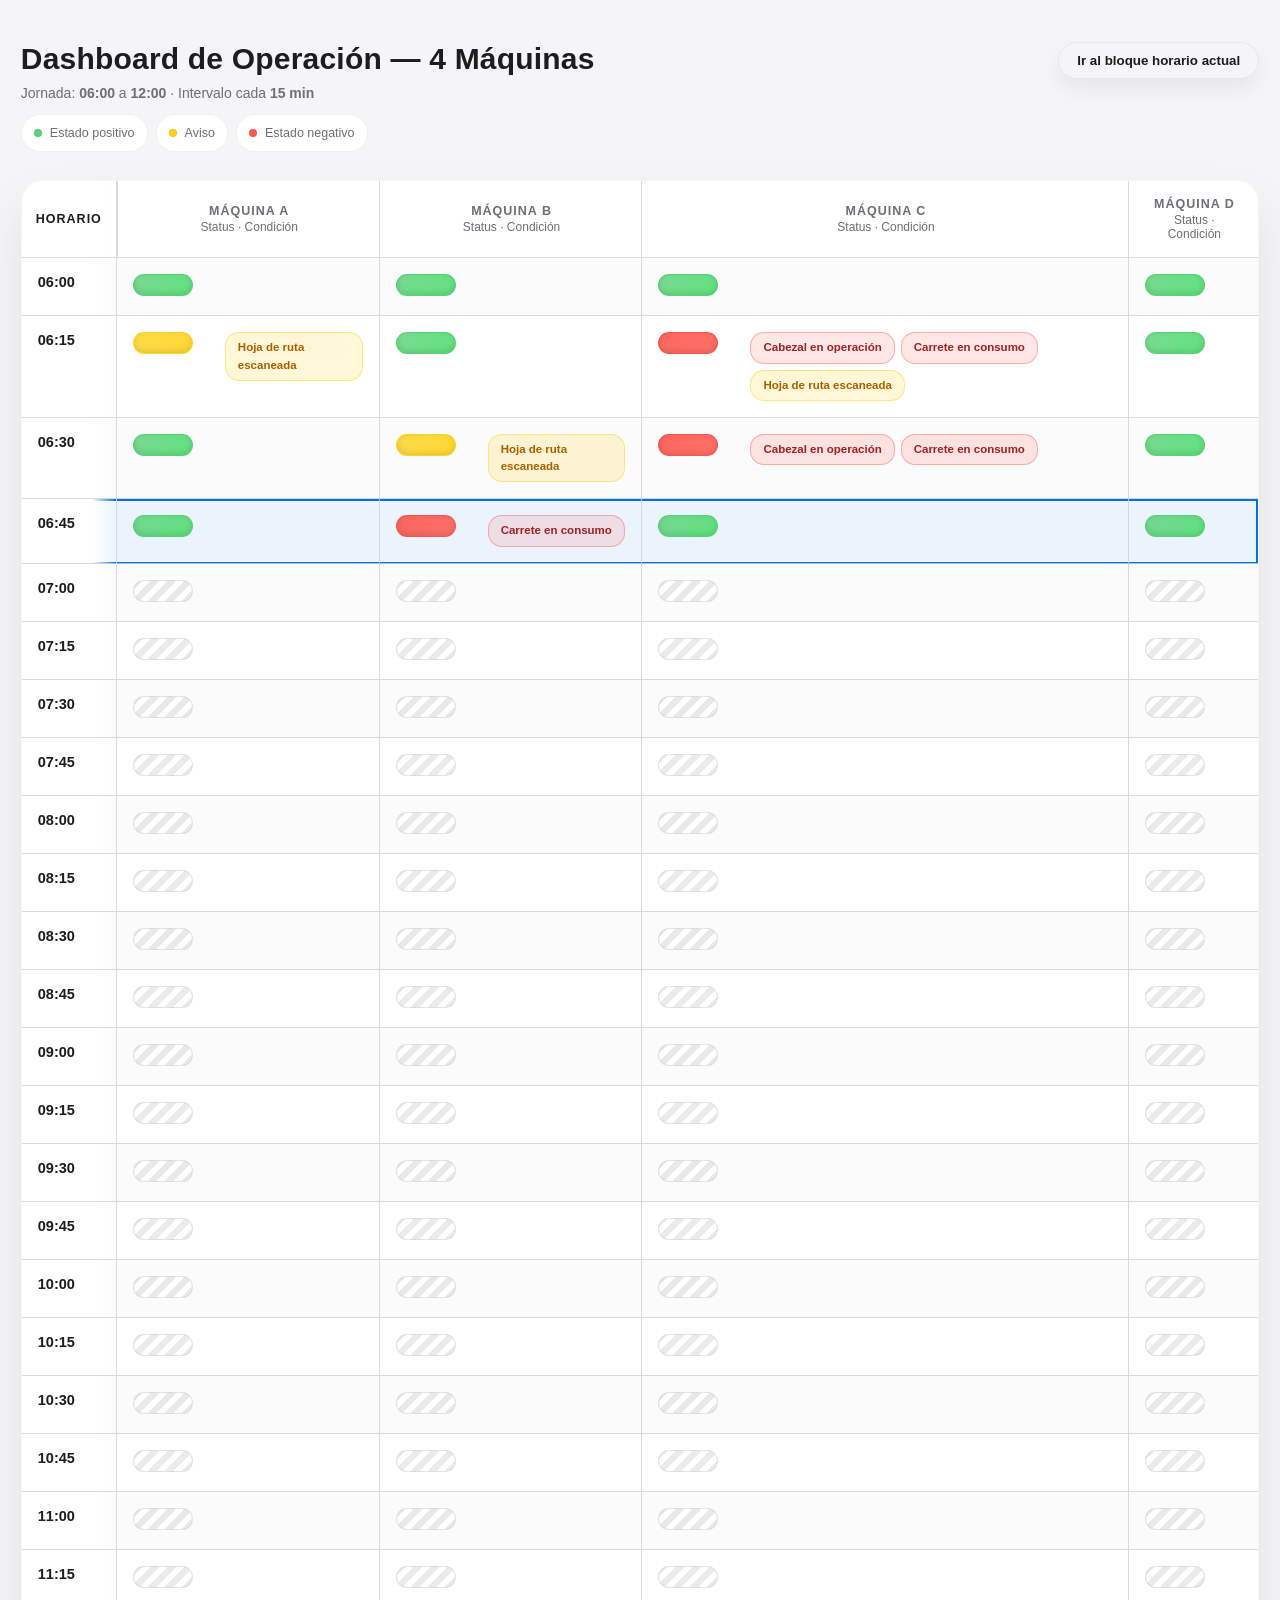
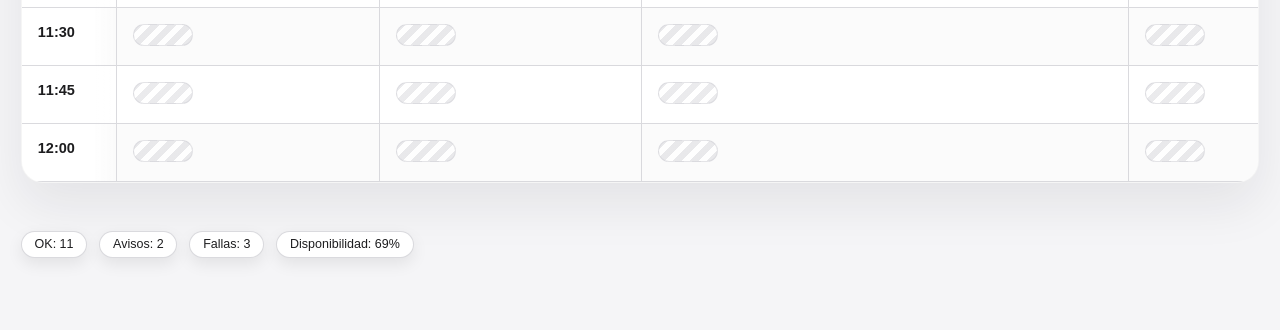
==== commit 6a6593ec: "Simplify dashboard layout and restore Wednesday failure tags" ====
--- a/index.html
+++ b/index.html
@@ -3,260 +3,143 @@
 <head>
 <meta charset="utf-8" />
 <meta name="viewport" content="width=device-width, initial-scale=1" />
-<title>Dashboard de Máquinas — Exploración de Diseños</title>
+<title>Dashboard de Máquinas — Jornada 06:00–12:00</title>
 <style>
   :root{
-    --font-primary:"SF Pro Display","SF Pro Text",-apple-system,BlinkMacSystemFont,"Segoe UI",Roboto,"Helvetica Neue",Arial,sans-serif;
-    --body-bg:#f5f6f8;
-    --body-text:#1c1c1e;
+    font-size:16px;
+    --bg:#f5f5f7;
+    --panel:#fff;
+    --panel-border:1px solid rgba(0,0,0,0.04);
+    --panel-radius:22px;
+    --shadow:0 22px 50px rgba(20,24,40,0.08);
+    --text:#1d1d1f;
     --muted:#6e6e73;
-    --accent:#0066ff;
-    --ok:#2ecc71;
-    --warn:#f7b500;
-    --bad:#ff3b30;
-  }
-  *{box-sizing:border-box;margin:0;padding:0}
-  html,body{min-height:100%}
+    --line:rgba(209,209,214,0.8);
+    --divider:1.5px solid rgba(209,209,214,0.8);
+    --head-text:#6e6e73;
+    --cell-text:#3a3a3c;
+    --cond-text:#515154;
+    --status-shadow:inset 0 -2px 6px rgba(0,0,0,0.12);
+    --status-ok-bg:linear-gradient(135deg,rgba(52,199,89,0.65),rgba(88,224,118,0.95));
+    --status-warn-bg:linear-gradient(135deg,rgba(255,204,0,0.7),rgba(255,214,40,0.95));
+    --status-bad-bg:linear-gradient(135deg,rgba(255,59,48,0.78),rgba(255,105,97,0.95));
+    --status-future-bg:repeating-linear-gradient(135deg,rgba(210,210,215,0.45) 0,rgba(210,210,215,0.45) 6px,rgba(255,255,255,0.7) 6px,rgba(255,255,255,0.7) 12px);
+    --status-ok-border:rgba(52,199,89,0.45);
+    --status-warn-border:rgba(255,204,0,0.55);
+    --status-bad-border:rgba(255,59,48,0.5);
+    --status-future-border:rgba(210,210,215,0.6);
+    --chip-bad-bg:rgba(255,59,48,0.12);
+    --chip-bad-border:rgba(255,59,48,0.35);
+    --chip-bad-text:#a22022;
+    --chip-warn-bg:rgba(255,204,0,0.16);
+    --chip-warn-border:rgba(255,204,0,0.4);
+    --chip-warn-text:#ad5f00;
+    --pill-bg:#fff;
+    --pill-border:1px solid rgba(209,209,214,0.8);
+    --pill-shadow:0 6px 16px rgba(0,0,0,0.08);
+    --now-bg:rgba(0,113,227,0.08);
+    --now-outline:#0071e3;
+    --time-gradient:linear-gradient(90deg,var(--panel) 75%,rgba(255,255,255,0));
+  }
+  *{box-sizing:border-box}
+  html,body{height:100%}
   body{
-    font-family:var(--font-primary);
-    background:var(--body-bg);
-    color:var(--body-text);
+    margin:0;
+    font-family:"SF Pro Display","SF Pro Text",-apple-system,BlinkMacSystemFont,"Segoe UI",Roboto,"Helvetica Neue",Arial,sans-serif;
+    background:var(--bg);
+    color:var(--text);
     -webkit-font-smoothing:antialiased;
   }
-  .page{max-width:1320px;margin-inline:auto;padding:56px 20px 96px;display:flex;flex-direction:column;gap:56px}
-  .page-head{display:flex;flex-wrap:wrap;justify-content:space-between;gap:28px}
-  .head-copy{max-width:640px;display:flex;flex-direction:column;gap:16px}
-  .head-copy h1{font-size:clamp(26px,3.4vw,34px);font-weight:680;letter-spacing:-0.01em}
-  .head-copy p{line-height:1.6;color:var(--muted);font-size:16px}
-  .meta-chips{display:flex;flex-wrap:wrap;gap:10px}
-  .meta-chip{display:inline-flex;align-items:center;gap:8px;padding:10px 16px;border-radius:999px;background:#fff;border:1px solid rgba(210,210,215,0.8);font-size:13px;color:var(--muted);box-shadow:0 6px 18px rgba(20,20,20,0.05)}
-  .dot{width:10px;height:10px;border-radius:999px;background:var(--muted)}
-  .dot.ok{background:var(--ok)}
-  .dot.warn{background:var(--warn)}
-  .dot.bad{background:var(--bad)}
-  .head-actions{display:flex;flex-wrap:wrap;gap:12px;align-items:flex-start}
-  button{
-    appearance:none;
-    border-radius:999px;
-    border:1px solid rgba(210,210,215,0.7);
-    background:#fff;
-    padding:12px 20px;
-    font-size:14px;
-    font-weight:600;
-    color:var(--body-text);
-    cursor:pointer;
-    transition:.2s transform ease,.2s box-shadow ease,.2s background ease;
-    box-shadow:0 10px 24px rgba(15,15,15,0.08);
-  }
-  button:hover{transform:translateY(-1px);box-shadow:0 14px 32px rgba(15,15,15,0.12);}
-  button.secondary{background:rgba(0,102,255,0.08);border-color:rgba(0,102,255,0.35);color:var(--accent)}
-
-  main{display:flex;flex-direction:column;gap:80px}
-  .concept{display:flex;flex-direction:column;gap:32px;position:relative}
-  .concept::before{content:"";position:absolute;inset:0;border-radius:28px;z-index:-1;opacity:0.35;pointer-events:none}
-  .concept-meta{max-width:720px;display:flex;flex-direction:column;gap:14px}
-  .concept-meta .badge{display:inline-flex;align-items:center;gap:8px;font-size:12px;letter-spacing:0.08em;text-transform:uppercase;color:var(--muted)}
-  .concept-meta h2{font-size:clamp(22px,3vw,30px);font-weight:670}
-  .concept-meta p{line-height:1.7;color:var(--muted);font-size:15px}
-  .concept-body{display:flex;flex-direction:column;gap:22px}
-  .summary{display:flex;flex-wrap:wrap;gap:10px}
-  .summary-chip{display:inline-flex;align-items:center;gap:8px;padding:8px 14px;border-radius:999px;font-size:12.5px;font-weight:600;background:rgba(255,255,255,0.7);border:1px solid rgba(210,210,215,0.7)}
-  .summary-chip.ok{color:var(--ok);border-color:rgba(46,204,113,0.4);background:rgba(46,204,113,0.1)}
-  .summary-chip.warn{color:#b36b00;border-color:rgba(247,181,0,0.4);background:rgba(247,181,0,0.12)}
-  .summary-chip.bad{color:#d32a1f;border-color:rgba(255,59,48,0.4);background:rgba(255,59,48,0.14)}
-  .summary-chip.rate{color:var(--accent);border-color:rgba(0,102,255,0.28);background:rgba(0,102,255,0.1)}
-
-  /* --- Propuesta A: Matriz aireada --- */
-  .concept-a{--panel-bg:#ffffff;--panel-border:rgba(210,210,215,0.75);--stripe:#f7f8fb}
-  .concept-a::before{background:linear-gradient(120deg,rgba(255,255,255,0.9),rgba(255,255,255,0));filter:blur(0px)}
-  .concept-a .panel{border-radius:26px;background:var(--panel-bg);border:1px solid var(--panel-border);overflow:hidden;box-shadow:0 24px 48px rgba(15,15,15,0.12)}
-  .grid-a{width:100%;border-collapse:separate;border-spacing:0}
-  .grid-a thead th{position:sticky;top:0;background:#fff;padding:18px 16px;font-size:12.5px;letter-spacing:0.08em;text-transform:uppercase;color:var(--muted);border-bottom:1px solid rgba(210,210,215,0.8);font-weight:600}
-  .grid-a thead th.time{left:0;z-index:4;box-shadow:14px 0 18px -16px rgba(0,0,0,0.18)}
-  .grid-a thead th.machine{border-left:1.5px solid rgba(210,210,215,0.65)}
-  .grid-a thead .sub{display:block;margin-top:4px;font-size:12px;font-weight:500;letter-spacing:0;color:#86868b;text-transform:none}
-  .grid-a tbody td{padding:18px 16px;font-size:14px;border-bottom:1px solid rgba(210,210,215,0.45);vertical-align:top;color:#2c2c2e}
-  .grid-a tbody td.machine-divider{border-left:1.5px solid rgba(210,210,215,0.65)}
-  .grid-a tbody tr:nth-child(odd){background:var(--stripe)}
-  .grid-a tbody tr:hover{background:#eef2ff}
-  .grid-a .time-cell{font-weight:600;position:sticky;left:0;background:linear-gradient(90deg,#fff 82%,rgba(255,255,255,0));z-index:3;border-right:1px solid rgba(210,210,215,0.55)}
-  .grid-a .status{display:flex;justify-content:center}
-  .grid-a .swatch{width:60px;height:22px;border-radius:999px;border:1px solid rgba(210,210,215,0.65);box-shadow:inset 0 -2px 6px rgba(0,0,0,0.12)}
-  .grid-a .swatch.ok{background:linear-gradient(135deg,rgba(46,204,113,0.6),rgba(109,218,157,0.95));border-color:rgba(46,204,113,0.5)}
-  .grid-a .swatch.warn{background:linear-gradient(135deg,rgba(247,181,0,0.65),rgba(255,213,79,0.9));border-color:rgba(247,181,0,0.5)}
-  .grid-a .swatch.bad{background:linear-gradient(135deg,rgba(255,59,48,0.75),rgba(255,115,105,0.95));border-color:rgba(255,59,48,0.5)}
-  .grid-a .swatch.future{background:repeating-linear-gradient(135deg,rgba(210,210,215,0.4) 0,rgba(210,210,215,0.4) 6px,rgba(255,255,255,0.65) 6px,rgba(255,255,255,0.65) 12px);box-shadow:none}
-  .grid-a .tags{display:flex;flex-wrap:wrap;gap:6px}
-  .grid-a .tag{display:inline-flex;align-items:center;justify-content:center;min-width:40px;padding:6px 12px;border-radius:14px;font-size:11.5px;font-weight:600;letter-spacing:0.06em;text-transform:uppercase}
-  .grid-a .tag.bad{background:rgba(255,59,48,0.16);border:1px solid rgba(255,59,48,0.35);color:#a61e1a}
-  .grid-a .tag.warn{background:rgba(247,181,0,0.16);border:1px solid rgba(247,181,0,0.35);color:#9f6000}
-  .grid-a tr.current{outline:2px solid var(--accent);outline-offset:-2px;background:rgba(0,102,255,0.09)!important}
-
-  /* --- Propuesta B: Tarjetas modulares --- */
-  .concept-b{--surface:linear-gradient(135deg,#fefcff,#edf2ff);--card-bg:#ffffff;--card-border:rgba(107,119,255,0.25);--divider:rgba(120,120,180,0.22);--future:rgba(189,198,255,0.18);}
-  .concept-b::before{background:var(--surface);filter:blur(0px)}
-  .concept-b .concept-body{gap:28px}
-  .concept-b .cards{display:grid;grid-template-columns:repeat(auto-fit,minmax(280px,1fr));gap:20px}
-  .concept-b .slot-card{background:var(--card-bg);border:1px solid var(--card-border);border-radius:24px;padding:20px 20px 18px;box-shadow:0 24px 36px rgba(30,30,70,0.18);display:flex;flex-direction:column;gap:18px;position:relative;overflow:hidden}
-  .concept-b .slot-card.current{border-color:rgba(46,204,113,0.55);box-shadow:0 32px 48px rgba(30,80,120,0.25)}
-  .concept-b .slot-card::after{content:"";position:absolute;inset:auto 16px 16px 16px;height:4px;border-radius:999px;background:linear-gradient(90deg,rgba(46,204,113,0.8),rgba(255,213,79,0.8),rgba(255,82,82,0.85));opacity:0.2}
-  .concept-b .slot-card.future::after{background:repeating-linear-gradient(90deg,rgba(170,180,255,0.3) 0,rgba(170,180,255,0.3) 12px,rgba(255,255,255,0.4) 12px,rgba(255,255,255,0.4) 24px);opacity:0.6}
-  .concept-b .slot-header{display:flex;justify-content:space-between;align-items:center}
-  .concept-b .slot-time{font-size:22px;font-weight:670;letter-spacing:-0.02em}
-  .concept-b .slot-status{display:flex;gap:10px}
-  .concept-b .slot-status .pill{width:12px;height:12px;border-radius:50%;background:var(--future)}
-  .concept-b .slot-status .pill.ok{background:linear-gradient(135deg,rgba(46,204,113,0.4),rgba(46,204,113,0.85))}
-  .concept-b .slot-status .pill.warn{background:linear-gradient(135deg,rgba(247,181,0,0.4),rgba(247,181,0,0.9))}
-  .concept-b .slot-status .pill.bad{background:linear-gradient(135deg,rgba(255,82,82,0.55),rgba(255,138,128,0.95))}
-  .concept-b .slot-body{display:flex;flex-direction:column;gap:16px}
-  .concept-b .machine-row{display:flex;gap:14px;align-items:flex-start;padding-bottom:12px;border-bottom:1px dashed var(--divider)}
-  .concept-b .machine-row:last-child{border-bottom:none;padding-bottom:0}
-  .concept-b .machine-label{flex:0 0 110px;font-size:13px;font-weight:650;text-transform:uppercase;letter-spacing:0.08em;color:#5b5b89}
-  .concept-b .machine-status{display:flex;align-items:center;gap:12px;flex-wrap:wrap}
-  .concept-b .status-bar{flex:0 0 70px;height:10px;border-radius:999px;background:var(--future)}
-  .concept-b .status-bar.ok{background:linear-gradient(90deg,rgba(46,204,113,0.3),rgba(46,204,113,0.85))}
-  .concept-b .status-bar.warn{background:linear-gradient(90deg,rgba(247,181,0,0.3),rgba(247,181,0,0.9))}
-  .concept-b .status-bar.bad{background:linear-gradient(90deg,rgba(255,82,82,0.45),rgba(255,138,128,0.95))}
-  .concept-b .machine-tags{display:flex;flex-wrap:wrap;gap:6px}
-  .concept-b .chip{padding:6px 10px;border-radius:12px;font-size:11px;font-weight:600;letter-spacing:0.06em;text-transform:uppercase;background:rgba(255,255,255,0.6);border:1px solid rgba(100,110,255,0.28);color:#444}
-  .concept-b .chip.bad{background:rgba(255,59,48,0.12);border-color:rgba(255,59,48,0.35);color:#a62020}
-  .concept-b .chip.warn{background:rgba(247,181,0,0.12);border-color:rgba(247,181,0,0.35);color:#9f6000}
-  .concept-b .slot-card.future .machine-row{opacity:0.55}
-
-  /* --- Propuesta C: Oscuro de alto contraste --- */
-  .concept-c{color:#f5f5f7}
-  .concept-c::before{background:linear-gradient(135deg,rgba(16,19,38,0.95),rgba(20,24,60,0.85));filter:blur(0px)}
-  .concept-c .concept-meta p{color:rgba(210,214,255,0.78)}
-  .concept-c .summary-chip{background:rgba(20,24,60,0.65);border-color:rgba(90,110,255,0.4)}
-  .concept-c .summary-chip.ok{color:#6dffcb;border-color:rgba(109,255,203,0.4);background:rgba(109,255,203,0.14)}
-  .concept-c .summary-chip.warn{color:#ffd66d;border-color:rgba(255,214,109,0.4);background:rgba(255,214,109,0.16)}
-  .concept-c .summary-chip.bad{color:#ff9393;border-color:rgba(255,147,147,0.4);background:rgba(255,147,147,0.16)}
-  .concept-c .summary-chip.rate{color:#80a6ff;border-color:rgba(128,166,255,0.45);background:rgba(128,166,255,0.18)}
-  .concept-c .panel{border-radius:26px;background:rgba(10,12,26,0.78);border:1px solid rgba(106,124,255,0.35);box-shadow:0 26px 54px rgba(0,0,0,0.55);overflow:hidden}
-  .grid-c{width:100%;border-collapse:separate;border-spacing:0}
-  .grid-c thead th{padding:16px 14px;font-size:12px;letter-spacing:0.1em;text-transform:uppercase;color:rgba(189,198,255,0.78);border-bottom:1px solid rgba(87,108,255,0.35);background:rgba(16,19,46,0.96);position:sticky;top:0;z-index:3}
-  .grid-c thead .sub{display:block;margin-top:4px;font-size:11px;font-weight:500;letter-spacing:0;color:rgba(189,198,255,0.75);text-transform:none}
-  .grid-c thead th.time{left:0;z-index:4;box-shadow:12px 0 18px -12px rgba(0,0,0,0.7)}
-  .grid-c tbody td{padding:16px 14px;font-size:13.5px;color:rgba(240,243,255,0.85);border-bottom:1px solid rgba(87,108,255,0.25);backdrop-filter:blur(6px)}
-  .grid-c tbody td.machine-divider{border-left:1px solid rgba(87,108,255,0.25)}
-  .grid-c tbody tr:nth-child(odd){background:rgba(25,29,60,0.6)}
-  .grid-c tbody tr:nth-child(even){background:rgba(18,21,46,0.62)}
-  .grid-c tbody tr:hover{background:rgba(40,48,98,0.75)}
-  .grid-c .time-cell{font-weight:650;color:#fff;position:sticky;left:0;background:linear-gradient(90deg,rgba(16,19,46,0.96) 78%,rgba(16,19,46,0));border-right:1px solid rgba(87,108,255,0.35)}
-  .grid-c .status{display:flex;justify-content:center}
-  .grid-c .swatch{width:60px;height:22px;border-radius:12px;border:1px solid rgba(120,140,255,0.45);box-shadow:inset 0 -2px 8px rgba(0,0,0,0.35)}
-  .grid-c .swatch.ok{background:linear-gradient(135deg,rgba(46,204,113,0.8),rgba(109,255,189,0.95));border-color:rgba(109,255,189,0.5)}
-  .grid-c .swatch.warn{background:linear-gradient(135deg,rgba(255,197,87,0.8),rgba(255,225,160,0.9));border-color:rgba(255,225,160,0.5)}
-  .grid-c .swatch.bad{background:linear-gradient(135deg,rgba(255,82,82,0.85),rgba(255,140,140,0.95));border-color:rgba(255,140,140,0.55)}
-  .grid-c .swatch.future{background:repeating-linear-gradient(135deg,rgba(120,140,255,0.35) 0,rgba(120,140,255,0.35) 7px,rgba(18,21,46,0.7) 7px,rgba(18,21,46,0.7) 14px)}
-  .grid-c .tags{display:flex;flex-wrap:wrap;gap:6px}
-  .grid-c .tag{display:inline-flex;align-items:center;justify-content:center;min-width:38px;padding:6px 10px;border-radius:12px;font-size:11px;font-weight:600;letter-spacing:0.06em;text-transform:uppercase}
-  .grid-c .tag.bad{background:rgba(255,104,104,0.16);border:1px solid rgba(255,104,104,0.45);color:#ff9ea4}
-  .grid-c .tag.warn{background:rgba(255,215,120,0.16);border:1px solid rgba(255,215,120,0.4);color:#ffd978}
-  .grid-c tr.current{outline:1.5px solid rgba(128,166,255,0.75);outline-offset:-2px;box-shadow:0 0 0 1px rgba(128,166,255,0.45) inset}
-
-  @media (max-width:960px){
-    .grid-a thead th.machine,.grid-c thead th.machine{display:none}
-    .grid-a tbody td:nth-of-type(4n+2),
-    .grid-a tbody td:nth-of-type(4n+3),
-    .grid-c tbody td:nth-of-type(4n+2),
-    .grid-c tbody td:nth-of-type(4n+3){display:none}
-    .grid-a tbody td.machine-divider,
-    .grid-c tbody td.machine-divider{border-left:none}
-    .concept-b .machine-row{flex-direction:column}
-    .concept-b .machine-label{flex:0 0 auto}
+  .wrap{max-width:min(1400px,98vw);margin-inline:auto;padding:42px 8px 72px;display:flex;flex-direction:column;gap:28px}
+  header{display:flex;align-items:flex-start;justify-content:space-between;gap:20px}
+  .title{display:flex;flex-direction:column;gap:6px}
+  .title h1{margin:0;font-size:clamp(20px,2.6vw,30px);font-weight:650;letter-spacing:.2px;color:var(--text)}
+  .subtitle{color:var(--muted);font-size:14px;line-height:1.6}
+  .chips{display:flex;flex-wrap:wrap;gap:8px;margin-top:10px}
+  .chip{display:inline-flex;align-items:center;gap:8px;padding:8px 12px;border:1px solid rgba(0,0,0,0.06);border-radius:999px;background:#fff;color:var(--muted);font-size:12.5px}
+  .dot{width:8px;height:8px;border-radius:999px;background:var(--muted);box-shadow:0 0 0 1px rgba(0,0,0,0.06) inset}
+  .dot.ok{background:rgba(52,199,89,0.8)}
+  .dot.warn{background:rgba(255,204,0,0.9)}
+  .dot.bad{background:rgba(255,59,48,0.85)}
+  .controls{display:flex;flex-wrap:wrap;gap:10px}
+  .action-btn{appearance:none;border:1px solid rgba(0,0,0,0.06);background:var(--panel);color:var(--text);padding:10px 18px;border-radius:999px;font-weight:600;cursor:pointer;transition:.18s transform ease,.18s background ease,.18s border-color ease;box-shadow:0 10px 20px rgba(0,0,0,0.06)}
+  .action-btn:hover{transform:translateY(-1px);border-color:rgba(0,0,0,0.12);background:rgba(255,255,255,0.85)}
+  .action-btn.ghost{background:transparent}
+  .panel{background:var(--panel);border:var(--panel-border);border-radius:var(--panel-radius);overflow:hidden;box-shadow:var(--shadow)}
+  .tbl{width:100%;border-collapse:separate;border-spacing:0}
+  thead th{position:sticky;top:0;z-index:3;background:var(--panel);color:var(--head-text);border-bottom:1px solid var(--line);padding:16px 14px;font-size:12.5px;text-transform:uppercase;letter-spacing:.08em;font-weight:600}
+  thead th.machine-head{padding-inline:18px 16px}
+  thead th.machine-head:not(:first-of-type){border-left:var(--divider)}
+  thead .sub{font-size:12px;text-transform:none;letter-spacing:0;color:var(--muted);margin-top:2px;font-weight:500}
+  tbody td{padding:16px 16px;border-bottom:1px solid var(--line);font-size:14.5px;color:var(--cell-text);vertical-align:top}
+  tbody td.machine-divider{border-left:var(--divider)}
+  tbody td.status-cell{text-align:center;width:90px}
+  tbody tr:nth-child(odd){background:rgba(0,0,0,0.015)}
+  tbody tr:hover{background:#f7f7fb}
+  .time{position:sticky;left:0;background:var(--time-gradient);z-index:2;font-weight:600;color:var(--text);border-right:1px solid var(--line)}
+  .status-swatch{display:inline-flex;width:60px;height:22px;border-radius:999px;box-shadow:var(--status-shadow)}
+  .status-swatch.ok{background:var(--status-ok-bg);border:1px solid var(--status-ok-border)}
+  .status-swatch.warn{background:var(--status-warn-bg);border:1px solid var(--status-warn-border)}
+  .status-swatch.bad{background:var(--status-bad-bg);border:1px solid var(--status-bad-border)}
+  .status-swatch.future{background:var(--status-future-bg);border:1px solid var(--status-future-border);box-shadow:none}
+  .cond{color:var(--cond-text);line-height:1.5}
+  .cond-tags{display:flex;flex-wrap:wrap;gap:6px}
+  .cond-chip{display:inline-flex;align-items:center;justify-content:center;min-width:42px;padding:6px 12px;border-radius:14px;font-size:11.5px;font-weight:600;text-transform:none}
+  .cond-chip.bad{background:var(--chip-bad-bg);border:1px solid var(--chip-bad-border);color:var(--chip-bad-text)}
+  .cond-chip.warn{background:var(--chip-warn-bg);border:1px solid var(--chip-warn-border);color:var(--chip-warn-text)}
+  .mini{display:flex;flex-wrap:wrap;gap:12px;align-items:center;color:var(--muted);font-size:12.5px;margin-top:20px}
+  .pill{padding:.35rem .8rem;border-radius:999px;border:var(--pill-border);color:var(--text);background:var(--pill-bg);font-size:12.5px;box-shadow:var(--pill-shadow)}
+  .now{box-shadow:inset 0 0 0 2px var(--now-outline);background:var(--now-bg)!important}
+  @media (max-width: 900px){
+    header{flex-direction:column}
+    .controls{width:100%}
+    .controls .action-btn{flex:1;justify-content:center;text-align:center}
+    thead .hide-sm, tbody .hide-sm{display:none}
+    .subtitle{max-width:500px}
   }
 </style>
 </head>
 <body>
-  <div class="page">
-    <header class="page-head">
-      <div class="head-copy">
-        <h1>Exploración visual del tablero de operación</h1>
-        <p>Se generaron tres propuestas contrastantes a partir de los mismos datos en tiempo real para que puedas elegir la dirección visual que mejor se adapte al proyecto. Cada bloque cubre la jornada de 06:00 a 12:00 horas con cortes de 15 minutos y estados diferenciados solo por color.</p>
-        <div class="meta-chips">
-          <span class="meta-chip"><span class="dot ok"></span> Correcto</span>
-          <span class="meta-chip"><span class="dot warn"></span> Aviso</span>
-          <span class="meta-chip"><span class="dot bad"></span> Crítico</span>
+  <div class="wrap">
+    <header>
+      <div class="title">
+        <h1>Dashboard de Operación — 4 Máquinas</h1>
+        <div class="subtitle">
+          Jornada: <strong>06:00</strong> a <strong>12:00</strong> · Intervalo cada <strong>15 min</strong>
+          <div class="chips">
+            <span class="chip"><span class="dot ok"></span> Estado positivo</span>
+            <span class="chip"><span class="dot warn"></span> Aviso</span>
+            <span class="chip"><span class="dot bad"></span> Estado negativo</span>
+          </div>
         </div>
       </div>
-      <div class="head-actions">
-        <button id="regen">Generar nuevos datos</button>
-        <button id="scrollNow" class="secondary">Ver bloque actual</button>
+      <div class="controls">
+        <button id="scrollNow" class="action-btn ghost">Ir al bloque horario actual</button>
       </div>
     </header>
 
-    <main>
-      <section class="concept concept-a">
-        <div class="concept-meta">
-          <span class="badge">Propuesta A · Matriz aireada</span>
-          <h2>Rejilla minimalista inspirada en paneles de producción premium</h2>
-          <p>Disposición clásica de tabla con mucha respiración, divisores verticales claros entre máquinas y énfasis en el bloque horario actual con halo azul. Ideal si buscas mantener una jerarquía corporativa sobria.</p>
-        </div>
-        <div class="concept-body">
-          <div class="panel">
-            <table class="grid-a">
-              <thead id="head-a"></thead>
-              <tbody id="body-a"></tbody>
-            </table>
-          </div>
-          <div class="summary">
-            <span class="summary-chip ok" id="summary-a-ok">OK: —</span>
-            <span class="summary-chip warn" id="summary-a-warn">Avisos: —</span>
-            <span class="summary-chip bad" id="summary-a-bad">Fallas: —</span>
-            <span class="summary-chip rate" id="summary-a-rate">Disponibilidad: —</span>
-          </div>
-        </div>
-      </section>
-
-      <section class="concept concept-b">
-        <div class="concept-meta">
-          <span class="badge">Propuesta B · Tarjetas modulares</span>
-          <h2>Bloques independientes por horario con estética de app analítica</h2>
-          <p>Cada intervalo se convierte en una tarjeta flexible con barras de color y cápsulas compactas por máquina. Permite colocar varias tarjetas por fila y facilita una lectura más narrativa.</p>
-        </div>
-        <div class="concept-body">
-          <div class="cards" id="cards-b"></div>
-          <div class="summary">
-            <span class="summary-chip ok" id="summary-b-ok">OK: —</span>
-            <span class="summary-chip warn" id="summary-b-warn">Avisos: —</span>
-            <span class="summary-chip bad" id="summary-b-bad">Fallas: —</span>
-            <span class="summary-chip rate" id="summary-b-rate">Disponibilidad: —</span>
-          </div>
-        </div>
-      </section>
-
-      <section class="concept concept-c">
-        <div class="concept-meta">
-          <span class="badge">Propuesta C · Nocturna de alto contraste</span>
-          <h2>Tablero oscuro con iluminaciones neón para ambientes de monitoreo</h2>
-          <p>Versión inmersiva tipo sala de control con fondos degradados y resaltados luminosos. Las incidencias destacan con acentos neón mientras que el resto del tablero se mantiene discreto.</p>
-        </div>
-        <div class="concept-body">
-          <div class="panel">
-            <table class="grid-c">
-              <thead id="head-c"></thead>
-              <tbody id="body-c"></tbody>
-            </table>
-          </div>
-          <div class="summary">
-            <span class="summary-chip ok" id="summary-c-ok">OK: —</span>
-            <span class="summary-chip warn" id="summary-c-warn">Avisos: —</span>
-            <span class="summary-chip bad" id="summary-c-bad">Fallas: —</span>
-            <span class="summary-chip rate" id="summary-c-rate">Disponibilidad: —</span>
-          </div>
-        </div>
-      </section>
-    </main>
+    <div class="panel">
+      <table class="tbl" id="grid">
+        <thead id="thead"></thead>
+        <tbody id="tbody"></tbody>
+      </table>
+    </div>
+
+    <div class="mini">
+      <span class="pill" id="summary-ok">OK: —</span>
+      <span class="pill" id="summary-warn">Avisos: —</span>
+      <span class="pill" id="summary-bad">Fallas: —</span>
+      <span class="pill" id="summary-rate">Disponibilidad: —</span>
+    </div>
   </div>
 
 <script>
-(function(){
+(()=>{
   const machines = [
-    { name: "Máquina 1" },
-    { name: "Máquina 2" },
-    { name: "Máquina 3" },
-    { name: "Máquina 4" },
+    {name:"Máquina A"},
+    {name:"Máquina B"},
+    {name:"Máquina C"},
+    {name:"Máquina D"}
   ];
 
   const FIELDS = [
@@ -265,69 +148,70 @@
     "Carrete escaneado",
     "Hoja de ruta escaneada",
     "Cabezal en operación",
-    "Carrete en consumo",
+    "Carrete en consumo"
   ];
-
-  const FIELD_TAG = {
-    "Gafete operador escaneado": "OP",
-    "Gafete de técnico escaneado": "TEC",
-    "Carrete escaneado": "CAR",
-    "Hoja de ruta escaneada": "RUTA",
-    "Cabezal en operación": "HEAD",
-    "Carrete en consumo": "MAT",
-  };
 
   const CRITICAL = new Set([
     "Carrete escaneado",
     "Cabezal en operación",
-    "Carrete en consumo",
+    "Carrete en consumo"
   ]);
 
+  const STATUS_LABELS = {
+    ok:"Estado óptimo",
+    warn:"Aviso de seguimiento",
+    bad:"Falla detectada",
+    future:"Pendiente de registrar"
+  };
+
+  const stepMinutes = 15;
   const start = "06:00";
-  const end   = "12:00";
-  const stepMinutes = 15;
-
-  const P = {
-    badgeOperador: 0.96,
-    badgeTecnico : 0.94,
-    carreteScan  : 0.93,
-    hojaRuta     : 0.91,
-    operacion    : 0.82,
-    consumoSiOperando: 0.93,
-    consumoSiNoOpera : 0.10,
-  };
-
-  const STATUS_LABELS = { ok: "Activo", warn: "Aviso", bad: "Falla", future: "Pendiente" };
-
-  const toMinutes = (hhmm)=> {
+  const end = "12:00";
+
+  function toMinutes(hhmm){
     const [h,m] = hhmm.split(":").map(Number);
-    return h*60+m;
-  };
-  const pad = (n)=> (n<10?"0":"")+n;
-  const fmt = (mins)=> `${pad(Math.floor(mins/60))}:${pad(mins%60)}`;
-  const buildSlots = (a,b,step)=>{const out=[],A=toMinutes(a),B=toMinutes(b);for(let t=A;t<=B;t+=step) out.push(fmt(t));return out;};
-  const chance = (p)=> Math.random()<p;
+    return h*60 + m;
+  }
+
+  function pad(num){
+    return String(num).padStart(2,"0");
+  }
+
+  function buildSlots(start,end,step){
+    const slots = [];
+    let cursor = toMinutes(start);
+    const endMinutes = toMinutes(end);
+    while(cursor <= endMinutes){
+      const h = Math.floor(cursor/60);
+      const m = cursor % 60;
+      slots.push(`${pad(h)}:${pad(m)}`);
+      cursor += step;
+    }
+    return slots;
+  }
 
   function crearRegistroTF(){
-    const tf = {};
-    tf[FIELDS[0]] = chance(P.badgeOperador);
-    tf[FIELDS[1]] = chance(P.badgeTecnico);
-    tf[FIELDS[2]] = chance(P.carreteScan);
-    tf[FIELDS[3]] = chance(P.hojaRuta);
-    tf[FIELDS[4]] = chance(P.operacion);
-    tf[FIELDS[5]] = tf[FIELDS[4]] ? chance(P.consumoSiOperando) : chance(P.consumoSiNoOpera);
-    return tf;
-  }
-
-  function evaluarRegistro(tf){
+    const registro = {};
+    registro[FIELDS[0]] = Math.random() < 0.96;
+    registro[FIELDS[1]] = Math.random() < 0.94;
+    registro[FIELDS[2]] = Math.random() < 0.93;
+    registro[FIELDS[3]] = Math.random() < 0.91;
+    registro[FIELDS[4]] = Math.random() < 0.82;
+    registro[FIELDS[5]] = registro[FIELDS[4]] ? Math.random() < 0.93 : Math.random() < 0.1;
+    return registro;
+  }
+
+  function evaluarRegistro(registro){
     const errores = [];
     const avisos = [];
-    for(const k of FIELDS){
-      if(!tf[k]){
-        if(CRITICAL.has(k)) errores.push(k);
-        else avisos.push(k);
+
+    for(const campo of FIELDS){
+      if(!registro[campo]){
+        if(CRITICAL.has(campo)) errores.push(campo);
+        else avisos.push(campo);
       }
     }
+
     if(errores.length===0 && avisos.length===0){
       return {class:"ok", errores, avisos};
     }
@@ -337,205 +221,99 @@
     return {class:"warn", errores, avisos};
   }
 
-  function buildDataset(){
+  function renderHead(){
+    const thead = document.getElementById("thead");
+    const tr1 = document.createElement("tr");
+    tr1.innerHTML = `
+      <th style="left:0;z-index:4" class="time">Horario</th>
+      ${machines.map(m=>`<th class="machine-head" colspan="2">${m.name}<div class="sub">Status · Condición</div></th>`).join("")}
+    `;
+    thead.innerHTML = "";
+    thead.appendChild(tr1);
+  }
+
+  function generateData(){
     const slots = buildSlots(start,end,stepMinutes);
+
+    let cOK=0, cWARN=0, cBAD=0;
+
+    const tbody = document.getElementById("tbody");
+    tbody.innerHTML = "";
+
     const now = new Date();
     const currentMinutes = now.getHours()*60 + now.getMinutes();
 
-    const rows = [];
-    let cOK=0, cWARN=0, cBAD=0;
-
     for(const hhmm of slots){
-      const rowMinutes = toMinutes(hhmm);
-      const isFuture = rowMinutes > currentMinutes;
-      const isCurrent = rowMinutes <= currentMinutes && currentMinutes < rowMinutes + stepMinutes;
-
-      const cells = machines.map(()=>{
+      const tr = document.createElement("tr");
+
+      const tdTime = document.createElement("td");
+      tdTime.textContent = hhmm;
+      tdTime.className = "time";
+      tr.appendChild(tdTime);
+
+      const rowMins = toMinutes(hhmm);
+      const isFuture = rowMins > currentMinutes;
+
+      machines.forEach((_, idx)=> {
+        const tdStatus = document.createElement("td");
+        tdStatus.className = "status-cell";
+        const tdCond = document.createElement("td");
+        tdCond.className = "cond";
+
+        if(idx>0){
+          tdStatus.classList.add("machine-divider");
+        }
+
         if(isFuture){
-          return { state:"future", labels:[] };
+          tdStatus.innerHTML = `<span class="status-swatch future" title="${STATUS_LABELS.future}" aria-label="${STATUS_LABELS.future}"></span>`;
+          tdCond.textContent = "";
+        } else {
+          const registro = crearRegistroTF();
+          const ev = evaluarRegistro(registro);
+          tdStatus.innerHTML = `<span class="status-swatch ${ev.class}" title="${STATUS_LABELS[ev.class]}" aria-label="${STATUS_LABELS[ev.class]}"></span>`;
+
+          if(ev.class === "ok"){
+            tdCond.textContent = "";
+            cOK++;
+          } else {
+            const chips = [
+              ...ev.errores.map(field => `<span class="cond-chip bad">${field}</span>`),
+              ...ev.avisos.map(field => `<span class="cond-chip warn">${field}</span>`)
+            ].join("");
+            tdCond.innerHTML = `<div class="cond-tags">${chips}</div>`;
+            if(ev.class === "warn") cWARN++; else cBAD++;
+          }
         }
-        const tf = crearRegistroTF();
-        const ev = evaluarRegistro(tf);
-        if(ev.class === "ok") cOK++;
-        if(ev.class === "warn") cWARN++;
-        if(ev.class === "bad") cBAD++;
-        const labels = [
-          ...ev.errores.map(field=>({type:"bad", tag:FIELD_TAG[field]||field})),
-          ...ev.avisos.map(field=>({type:"warn", tag:FIELD_TAG[field]||field})),
-        ];
-        return { state:ev.class, labels };
+
+        tr.appendChild(tdStatus);
+        tr.appendChild(tdCond);
       });
 
-      rows.push({ time:hhmm, isFuture, isCurrent, cells });
+      if (rowMins <= currentMinutes && currentMinutes < rowMins + stepMinutes){
+        tr.classList.add("now");
+        tr.id = "nowRow";
+      }
+
+      tbody.appendChild(tr);
     }
 
     const total = cOK + cWARN + cBAD;
     const disponibilidad = total ? Math.round((cOK/total)*100) : 0;
-
-    return {
-      rows,
-      summary: { ok:cOK, warn:cWARN, bad:cBAD, rate:disponibilidad }
-    };
-  }
-
-  function renderDesignA(data){
-    const thead = document.getElementById("head-a");
-    const tbody = document.getElementById("body-a");
-    thead.innerHTML = `
-      <tr>
-        <th class="time">Horario</th>
-        ${machines.map(m=>`<th class="machine" colspan="2">${m.name}<span class="sub">Status · Condición</span></th>`).join("")}
-      </tr>
-    `;
-    tbody.innerHTML = "";
-
-    data.rows.forEach((row, rowIndex)=>{
-      const tr = document.createElement("tr");
-      if(row.isCurrent) tr.classList.add("current");
-      if(row.isCurrent) tr.id = "nowRowA";
-
-      const tdTime = document.createElement("td");
-      tdTime.textContent = row.time;
-      tdTime.className = "time-cell";
-      tr.appendChild(tdTime);
-
-      row.cells.forEach((cell, idx)=>{
-        const tdStatus = document.createElement("td");
-        tdStatus.className = "status";
-        if(idx>0) tdStatus.classList.add("machine-divider");
-        tdStatus.innerHTML = `<span class="swatch ${cell.state}"></span>`;
-        tr.appendChild(tdStatus);
-
-        const tdCond = document.createElement("td");
-        if(idx>0) tdCond.classList.add("machine-divider");
-        if(cell.labels.length){
-          tdCond.innerHTML = `<div class="tags">${cell.labels.map(l=>`<span class="tag ${l.type}">${l.tag}</span>`).join("")}</div>`;
-        } else {
-          tdCond.innerHTML = "";
-        }
-        tr.appendChild(tdCond);
-      });
-
-      tbody.appendChild(tr);
-    });
-  }
-
-  function renderDesignB(data){
-    const container = document.getElementById("cards-b");
-    container.innerHTML = "";
-    data.rows.forEach(row=>{
-      const card = document.createElement("div");
-      card.className = "slot-card";
-      if(row.isFuture) card.classList.add("future");
-      if(row.isCurrent) card.classList.add("current");
-
-      const header = document.createElement("div");
-      header.className = "slot-header";
-      header.innerHTML = `
-        <span class="slot-time">${row.time}</span>
-        <span class="slot-status">
-          ${row.cells.map(cell=>`<span class="pill ${cell.state}"></span>`).join("")}
-        </span>
-      `;
-      card.appendChild(header);
-
-      const body = document.createElement("div");
-      body.className = "slot-body";
-
-      row.cells.forEach((cell, idx)=>{
-        const machineRow = document.createElement("div");
-        machineRow.className = "machine-row";
-        const label = document.createElement("div");
-        label.className = "machine-label";
-        label.textContent = machines[idx].name;
-        machineRow.appendChild(label);
-
-        const statusWrap = document.createElement("div");
-        statusWrap.className = "machine-status";
-        statusWrap.innerHTML = `<span class="status-bar ${cell.state}"></span>`;
-        if(cell.labels.length){
-          const tags = document.createElement("div");
-          tags.className = "machine-tags";
-          tags.innerHTML = cell.labels.map(l=>`<span class="chip ${l.type}">${l.tag}</span>`).join("");
-          statusWrap.appendChild(tags);
-        }
-        machineRow.appendChild(statusWrap);
-        body.appendChild(machineRow);
-      });
-
-      card.appendChild(body);
-      container.appendChild(card);
-    });
-  }
-
-  function renderDesignC(data){
-    const thead = document.getElementById("head-c");
-    const tbody = document.getElementById("body-c");
-    thead.innerHTML = `
-      <tr>
-        <th class="time">Horario</th>
-        ${machines.map(m=>`<th class="machine" colspan="2">${m.name}<span class="sub">Status · Condición</span></th>`).join("")}
-      </tr>
-    `;
-    tbody.innerHTML = "";
-
-    data.rows.forEach((row, rowIndex)=>{
-      const tr = document.createElement("tr");
-      if(row.isCurrent) tr.classList.add("current");
-
-      const tdTime = document.createElement("td");
-      tdTime.textContent = row.time;
-      tdTime.className = "time-cell";
-      tr.appendChild(tdTime);
-
-      row.cells.forEach((cell, idx)=>{
-        const tdStatus = document.createElement("td");
-        tdStatus.className = "status";
-        if(idx>0) tdStatus.classList.add("machine-divider");
-        tdStatus.innerHTML = `<span class="swatch ${cell.state}"></span>`;
-        tr.appendChild(tdStatus);
-
-        const tdCond = document.createElement("td");
-        if(idx>0) tdCond.classList.add("machine-divider");
-        if(cell.labels.length){
-          tdCond.innerHTML = `<div class="tags">${cell.labels.map(l=>`<span class="tag ${l.type}">${l.tag}</span>`).join("")}</div>`;
-        } else {
-          tdCond.innerHTML = "";
-        }
-        tr.appendChild(tdCond);
-      });
-
-      tbody.appendChild(tr);
-    });
-  }
-
-  function updateSummaries(summary, prefix){
-    document.getElementById(`summary-${prefix}-ok`).textContent = `OK: ${summary.ok}`;
-    document.getElementById(`summary-${prefix}-warn`).textContent = `Avisos: ${summary.warn}`;
-    document.getElementById(`summary-${prefix}-bad`).textContent = `Fallas: ${summary.bad}`;
-    document.getElementById(`summary-${prefix}-rate`).textContent = `Disponibilidad: ${summary.rate}%`;
-  }
-
-  function renderAll(){
-    const data = buildDataset();
-    renderDesignA(data);
-    renderDesignB(data);
-    renderDesignC(data);
-    updateSummaries(data.summary, "a");
-    updateSummaries(data.summary, "b");
-    updateSummaries(data.summary, "c");
+    document.getElementById("summary-ok").textContent   = `OK: ${cOK}`;
+    document.getElementById("summary-warn").textContent = `Avisos: ${cWARN}`;
+    document.getElementById("summary-bad").textContent  = `Fallas: ${cBAD}`;
+    document.getElementById("summary-rate").textContent = `Disponibilidad: ${disponibilidad}%`;
   }
 
   function scrollToNow(){
-    const el = document.getElementById("nowRowA");
+    const el = document.getElementById("nowRow");
     if(!el){ window.scrollTo({top:0,behavior:"smooth"}); return; }
-    const top = el.getBoundingClientRect().top + window.scrollY - 120;
+    const top = el.getBoundingClientRect().top + window.scrollY - 90;
     window.scrollTo({top, behavior:"smooth"});
-    el.animate([{outlineColor:"transparent"},{outlineColor:"var(--accent)"}],{duration:600,iterations:1});
-  }
-
-  renderAll();
-  document.getElementById("regen").addEventListener("click", renderAll);
+  }
+
+  renderHead();
+  generateData();
   document.getElementById("scrollNow").addEventListener("click", scrollToNow);
 })();
 </script>
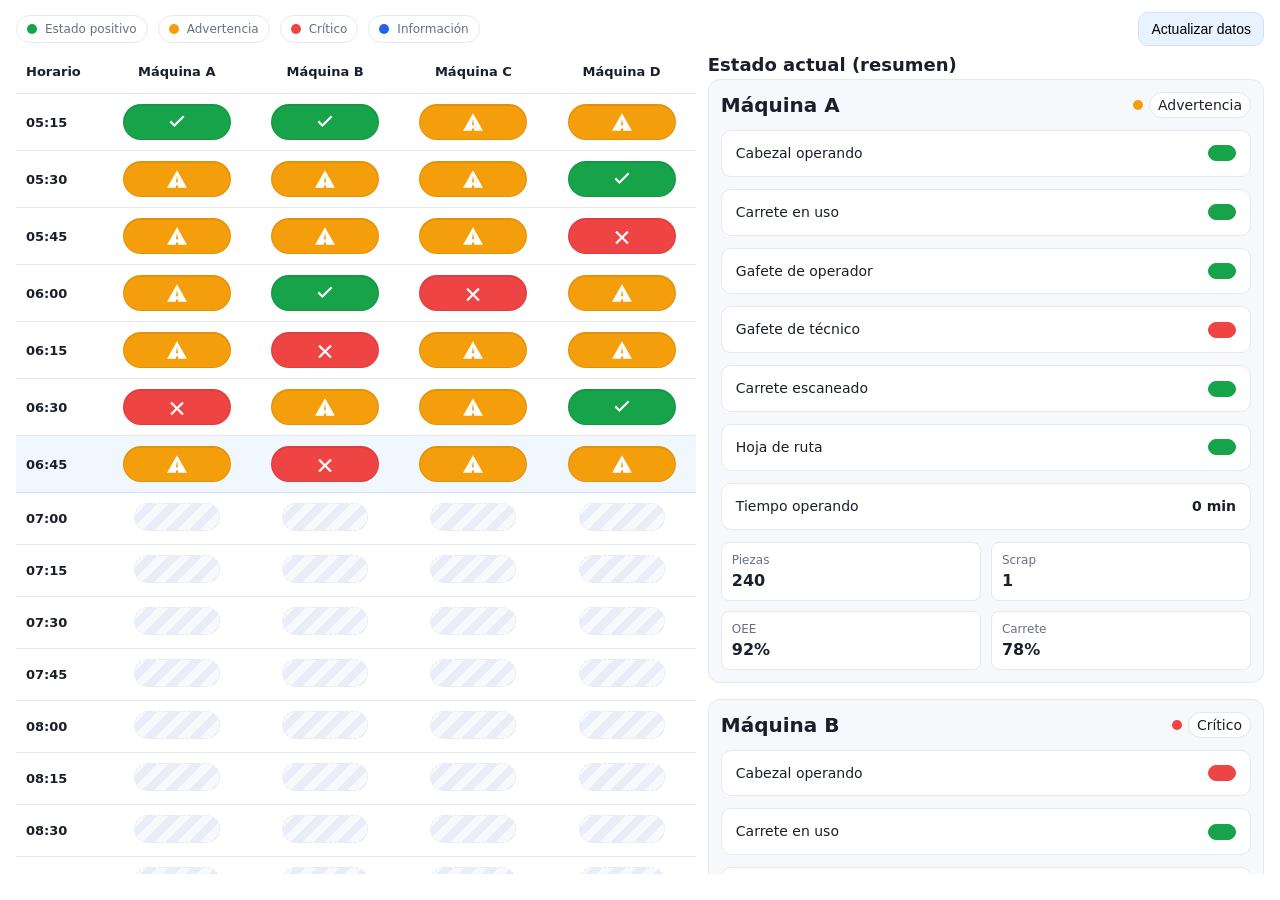
==== commit 29cf10b4: "Add files via upload" ====
--- a/index.html
+++ b/index.html
@@ -1,321 +1,420 @@
-<!DOCTYPE html>
-<html lang="es">
-<head>
-<meta charset="utf-8" />
-<meta name="viewport" content="width=device-width, initial-scale=1" />
-<title>Dashboard de Máquinas — Jornada 06:00–12:00</title>
-<style>
-  :root{
-    font-size:16px;
-    --bg:#f5f5f7;
-    --panel:#fff;
-    --panel-border:1px solid rgba(0,0,0,0.04);
-    --panel-radius:22px;
-    --shadow:0 22px 50px rgba(20,24,40,0.08);
-    --text:#1d1d1f;
-    --muted:#6e6e73;
-    --line:rgba(209,209,214,0.8);
-    --divider:1.5px solid rgba(209,209,214,0.8);
-    --head-text:#6e6e73;
-    --cell-text:#3a3a3c;
-    --cond-text:#515154;
-    --status-shadow:inset 0 -2px 6px rgba(0,0,0,0.12);
-    --status-ok-bg:linear-gradient(135deg,rgba(52,199,89,0.65),rgba(88,224,118,0.95));
-    --status-warn-bg:linear-gradient(135deg,rgba(255,204,0,0.7),rgba(255,214,40,0.95));
-    --status-bad-bg:linear-gradient(135deg,rgba(255,59,48,0.78),rgba(255,105,97,0.95));
-    --status-future-bg:repeating-linear-gradient(135deg,rgba(210,210,215,0.45) 0,rgba(210,210,215,0.45) 6px,rgba(255,255,255,0.7) 6px,rgba(255,255,255,0.7) 12px);
-    --status-ok-border:rgba(52,199,89,0.45);
-    --status-warn-border:rgba(255,204,0,0.55);
-    --status-bad-border:rgba(255,59,48,0.5);
-    --status-future-border:rgba(210,210,215,0.6);
-    --chip-bad-bg:rgba(255,59,48,0.12);
-    --chip-bad-border:rgba(255,59,48,0.35);
-    --chip-bad-text:#a22022;
-    --chip-warn-bg:rgba(255,204,0,0.16);
-    --chip-warn-border:rgba(255,204,0,0.4);
-    --chip-warn-text:#ad5f00;
-    --pill-bg:#fff;
-    --pill-border:1px solid rgba(209,209,214,0.8);
-    --pill-shadow:0 6px 16px rgba(0,0,0,0.08);
-    --now-bg:rgba(0,113,227,0.08);
-    --now-outline:#0071e3;
-    --time-gradient:linear-gradient(90deg,var(--panel) 75%,rgba(255,255,255,0));
-  }
-  *{box-sizing:border-box}
-  html,body{height:100%}
-  body{
-    margin:0;
-    font-family:"SF Pro Display","SF Pro Text",-apple-system,BlinkMacSystemFont,"Segoe UI",Roboto,"Helvetica Neue",Arial,sans-serif;
-    background:var(--bg);
-    color:var(--text);
-    -webkit-font-smoothing:antialiased;
-  }
-  .wrap{max-width:min(1400px,98vw);margin-inline:auto;padding:42px 8px 72px;display:flex;flex-direction:column;gap:28px}
-  header{display:flex;align-items:flex-start;justify-content:space-between;gap:20px}
-  .title{display:flex;flex-direction:column;gap:6px}
-  .title h1{margin:0;font-size:clamp(20px,2.6vw,30px);font-weight:650;letter-spacing:.2px;color:var(--text)}
-  .subtitle{color:var(--muted);font-size:14px;line-height:1.6}
-  .chips{display:flex;flex-wrap:wrap;gap:8px;margin-top:10px}
-  .chip{display:inline-flex;align-items:center;gap:8px;padding:8px 12px;border:1px solid rgba(0,0,0,0.06);border-radius:999px;background:#fff;color:var(--muted);font-size:12.5px}
-  .dot{width:8px;height:8px;border-radius:999px;background:var(--muted);box-shadow:0 0 0 1px rgba(0,0,0,0.06) inset}
-  .dot.ok{background:rgba(52,199,89,0.8)}
-  .dot.warn{background:rgba(255,204,0,0.9)}
-  .dot.bad{background:rgba(255,59,48,0.85)}
-  .controls{display:flex;flex-wrap:wrap;gap:10px}
-  .action-btn{appearance:none;border:1px solid rgba(0,0,0,0.06);background:var(--panel);color:var(--text);padding:10px 18px;border-radius:999px;font-weight:600;cursor:pointer;transition:.18s transform ease,.18s background ease,.18s border-color ease;box-shadow:0 10px 20px rgba(0,0,0,0.06)}
-  .action-btn:hover{transform:translateY(-1px);border-color:rgba(0,0,0,0.12);background:rgba(255,255,255,0.85)}
-  .action-btn.ghost{background:transparent}
-  .panel{background:var(--panel);border:var(--panel-border);border-radius:var(--panel-radius);overflow:hidden;box-shadow:var(--shadow)}
-  .tbl{width:100%;border-collapse:separate;border-spacing:0}
-  thead th{position:sticky;top:0;z-index:3;background:var(--panel);color:var(--head-text);border-bottom:1px solid var(--line);padding:16px 14px;font-size:12.5px;text-transform:uppercase;letter-spacing:.08em;font-weight:600}
-  thead th.machine-head{padding-inline:18px 16px}
-  thead th.machine-head:not(:first-of-type){border-left:var(--divider)}
-  thead .sub{font-size:12px;text-transform:none;letter-spacing:0;color:var(--muted);margin-top:2px;font-weight:500}
-  tbody td{padding:16px 16px;border-bottom:1px solid var(--line);font-size:14.5px;color:var(--cell-text);vertical-align:top}
-  tbody td.machine-divider{border-left:var(--divider)}
-  tbody td.status-cell{text-align:center;width:90px}
-  tbody tr:nth-child(odd){background:rgba(0,0,0,0.015)}
-  tbody tr:hover{background:#f7f7fb}
-  .time{position:sticky;left:0;background:var(--time-gradient);z-index:2;font-weight:600;color:var(--text);border-right:1px solid var(--line)}
-  .status-swatch{display:inline-flex;width:60px;height:22px;border-radius:999px;box-shadow:var(--status-shadow)}
-  .status-swatch.ok{background:var(--status-ok-bg);border:1px solid var(--status-ok-border)}
-  .status-swatch.warn{background:var(--status-warn-bg);border:1px solid var(--status-warn-border)}
-  .status-swatch.bad{background:var(--status-bad-bg);border:1px solid var(--status-bad-border)}
-  .status-swatch.future{background:var(--status-future-bg);border:1px solid var(--status-future-border);box-shadow:none}
-  .cond{color:var(--cond-text);line-height:1.5}
-  .cond-tags{display:flex;flex-wrap:wrap;gap:6px}
-  .cond-chip{display:inline-flex;align-items:center;justify-content:center;min-width:42px;padding:6px 12px;border-radius:14px;font-size:11.5px;font-weight:600;text-transform:none}
-  .cond-chip.bad{background:var(--chip-bad-bg);border:1px solid var(--chip-bad-border);color:var(--chip-bad-text)}
-  .cond-chip.warn{background:var(--chip-warn-bg);border:1px solid var(--chip-warn-border);color:var(--chip-warn-text)}
-  .mini{display:flex;flex-wrap:wrap;gap:12px;align-items:center;color:var(--muted);font-size:12.5px;margin-top:20px}
-  .pill{padding:.35rem .8rem;border-radius:999px;border:var(--pill-border);color:var(--text);background:var(--pill-bg);font-size:12.5px;box-shadow:var(--pill-shadow)}
-  .now{box-shadow:inset 0 0 0 2px var(--now-outline);background:var(--now-bg)!important}
-  @media (max-width: 900px){
-    header{flex-direction:column}
-    .controls{width:100%}
-    .controls .action-btn{flex:1;justify-content:center;text-align:center}
-    thead .hide-sm, tbody .hide-sm{display:none}
-    .subtitle{max-width:500px}
-  }
-</style>
-</head>
-<body>
-  <div class="wrap">
-    <header>
-      <div class="title">
-        <h1>Dashboard de Operación — 4 Máquinas</h1>
-        <div class="subtitle">
-          Jornada: <strong>06:00</strong> a <strong>12:00</strong> · Intervalo cada <strong>15 min</strong>
-          <div class="chips">
-            <span class="chip"><span class="dot ok"></span> Estado positivo</span>
-            <span class="chip"><span class="dot warn"></span> Aviso</span>
-            <span class="chip"><span class="dot bad"></span> Estado negativo</span>
-          </div>
-        </div>
-      </div>
-      <div class="controls">
-        <button id="scrollNow" class="action-btn ghost">Ir al bloque horario actual</button>
-      </div>
-    </header>
-
-    <div class="panel">
-      <table class="tbl" id="grid">
-        <thead id="thead"></thead>
-        <tbody id="tbody"></tbody>
-      </table>
-    </div>
-
-    <div class="mini">
-      <span class="pill" id="summary-ok">OK: —</span>
-      <span class="pill" id="summary-warn">Avisos: —</span>
-      <span class="pill" id="summary-bad">Fallas: —</span>
-      <span class="pill" id="summary-rate">Disponibilidad: —</span>
-    </div>
-  </div>
-
-<script>
-(()=>{
-  const machines = [
-    {name:"Máquina A"},
-    {name:"Máquina B"},
-    {name:"Máquina C"},
-    {name:"Máquina D"}
-  ];
-
-  const FIELDS = [
-    "Gafete operador escaneado",
-    "Gafete de técnico escaneado",
-    "Carrete escaneado",
-    "Hoja de ruta escaneada",
-    "Cabezal en operación",
-    "Carrete en consumo"
-  ];
-
-  const CRITICAL = new Set([
-    "Carrete escaneado",
-    "Cabezal en operación",
-    "Carrete en consumo"
-  ]);
-
-  const STATUS_LABELS = {
-    ok:"Estado óptimo",
-    warn:"Aviso de seguimiento",
-    bad:"Falla detectada",
-    future:"Pendiente de registrar"
-  };
-
-  const stepMinutes = 15;
-  const start = "06:00";
-  const end = "12:00";
-
-  function toMinutes(hhmm){
-    const [h,m] = hhmm.split(":").map(Number);
-    return h*60 + m;
-  }
-
-  function pad(num){
-    return String(num).padStart(2,"0");
-  }
-
-  function buildSlots(start,end,step){
-    const slots = [];
-    let cursor = toMinutes(start);
-    const endMinutes = toMinutes(end);
-    while(cursor <= endMinutes){
-      const h = Math.floor(cursor/60);
-      const m = cursor % 60;
-      slots.push(`${pad(h)}:${pad(m)}`);
-      cursor += step;
-    }
-    return slots;
-  }
-
-  function crearRegistroTF(){
-    const registro = {};
-    registro[FIELDS[0]] = Math.random() < 0.96;
-    registro[FIELDS[1]] = Math.random() < 0.94;
-    registro[FIELDS[2]] = Math.random() < 0.93;
-    registro[FIELDS[3]] = Math.random() < 0.91;
-    registro[FIELDS[4]] = Math.random() < 0.82;
-    registro[FIELDS[5]] = registro[FIELDS[4]] ? Math.random() < 0.93 : Math.random() < 0.1;
-    return registro;
-  }
-
-  function evaluarRegistro(registro){
-    const errores = [];
-    const avisos = [];
-
-    for(const campo of FIELDS){
-      if(!registro[campo]){
-        if(CRITICAL.has(campo)) errores.push(campo);
-        else avisos.push(campo);
-      }
-    }
-
-    if(errores.length===0 && avisos.length===0){
-      return {class:"ok", errores, avisos};
-    }
-    if(errores.length>0){
-      return {class:"bad", errores, avisos};
-    }
-    return {class:"warn", errores, avisos};
-  }
-
-  function renderHead(){
-    const thead = document.getElementById("thead");
-    const tr1 = document.createElement("tr");
-    tr1.innerHTML = `
-      <th style="left:0;z-index:4" class="time">Horario</th>
-      ${machines.map(m=>`<th class="machine-head" colspan="2">${m.name}<div class="sub">Status · Condición</div></th>`).join("")}
-    `;
-    thead.innerHTML = "";
-    thead.appendChild(tr1);
-  }
-
-  function generateData(){
-    const slots = buildSlots(start,end,stepMinutes);
-
-    let cOK=0, cWARN=0, cBAD=0;
-
-    const tbody = document.getElementById("tbody");
-    tbody.innerHTML = "";
-
-    const now = new Date();
-    const currentMinutes = now.getHours()*60 + now.getMinutes();
-
-    for(const hhmm of slots){
-      const tr = document.createElement("tr");
-
-      const tdTime = document.createElement("td");
-      tdTime.textContent = hhmm;
-      tdTime.className = "time";
-      tr.appendChild(tdTime);
-
-      const rowMins = toMinutes(hhmm);
-      const isFuture = rowMins > currentMinutes;
-
-      machines.forEach((_, idx)=> {
-        const tdStatus = document.createElement("td");
-        tdStatus.className = "status-cell";
-        const tdCond = document.createElement("td");
-        tdCond.className = "cond";
-
-        if(idx>0){
-          tdStatus.classList.add("machine-divider");
-        }
-
-        if(isFuture){
-          tdStatus.innerHTML = `<span class="status-swatch future" title="${STATUS_LABELS.future}" aria-label="${STATUS_LABELS.future}"></span>`;
-          tdCond.textContent = "";
-        } else {
-          const registro = crearRegistroTF();
-          const ev = evaluarRegistro(registro);
-          tdStatus.innerHTML = `<span class="status-swatch ${ev.class}" title="${STATUS_LABELS[ev.class]}" aria-label="${STATUS_LABELS[ev.class]}"></span>`;
-
-          if(ev.class === "ok"){
-            tdCond.textContent = "";
-            cOK++;
-          } else {
-            const chips = [
-              ...ev.errores.map(field => `<span class="cond-chip bad">${field}</span>`),
-              ...ev.avisos.map(field => `<span class="cond-chip warn">${field}</span>`)
-            ].join("");
-            tdCond.innerHTML = `<div class="cond-tags">${chips}</div>`;
-            if(ev.class === "warn") cWARN++; else cBAD++;
-          }
-        }
-
-        tr.appendChild(tdStatus);
-        tr.appendChild(tdCond);
-      });
-
-      if (rowMins <= currentMinutes && currentMinutes < rowMins + stepMinutes){
-        tr.classList.add("now");
-        tr.id = "nowRow";
-      }
-
-      tbody.appendChild(tr);
-    }
-
-    const total = cOK + cWARN + cBAD;
-    const disponibilidad = total ? Math.round((cOK/total)*100) : 0;
-    document.getElementById("summary-ok").textContent   = `OK: ${cOK}`;
-    document.getElementById("summary-warn").textContent = `Avisos: ${cWARN}`;
-    document.getElementById("summary-bad").textContent  = `Fallas: ${cBAD}`;
-    document.getElementById("summary-rate").textContent = `Disponibilidad: ${disponibilidad}%`;
-  }
-
-  function scrollToNow(){
-    const el = document.getElementById("nowRow");
-    if(!el){ window.scrollTo({top:0,behavior:"smooth"}); return; }
-    const top = el.getBoundingClientRect().top + window.scrollY - 90;
-    window.scrollTo({top, behavior:"smooth"});
-  }
-
-  renderHead();
-  generateData();
-  document.getElementById("scrollNow").addEventListener("click", scrollToNow);
-})();
-</script>
-</body>
-</html>
+<!DOCTYPE html>
+<html lang="es">
+<head>
+<meta charset="utf-8" />
+<meta name="viewport" content="width=device-width, initial-scale=1" />
+<title>Wire Bonder — Línea + Resumen (chips con icono)</title>
+<style>
+  :root{
+    --bg:#fff; --ink:#1a1f2b; --muted:#667085; --line:#e7e9ee; --card:#f7f8fb;
+    --ok:#16a34a;   /* verde intenso */
+    --warn:#f59e0b; /* naranja intenso */
+    --bad:#ef4444;  /* rojo intenso */
+    --info:#2563eb;
+    --radius:16px;
+  }
+  *{box-sizing:border-box}
+  html,body{height:100%}
+  body{margin:0; font-family:ui-sans-serif,system-ui,-apple-system,"Segoe UI",Inter,Roboto,Helvetica,Arial; color:var(--ink); background:var(--bg)}
+  .wrap{max-width:none; margin:0 auto; padding:12px 16px}
+
+  /* Top bar */
+  .topbar{display:flex; justify-content:space-between; align-items:center; gap:10px; margin-bottom:8px}
+  .legend{display:flex; gap:10px; align-items:center; flex-wrap:wrap}
+  .pill{display:inline-flex; align-items:center; gap:8px; padding:6px 10px; border:1px solid var(--line); border-radius:999px; background:#fff; font-size:12px; color:var(--muted)}
+  .dot{width:10px; height:10px; border-radius:99px}
+  .dot.ok{background:var(--ok)} .dot.warn{background:var(--warn)} .dot.bad{background:var(--bad)} .dot.info{background:var(--info)}
+  .btn{appearance:none; border:1px solid #cfe0ff; background:#e9f2ff; border-radius:10px; padding:8px 12px; font-size:14px; cursor:pointer}
+
+  /* Layout 55/45 */
+  .grid{display:grid; grid-template-columns: 55fr 45fr; gap:12px; align-items:start}
+  @media (max-width: 1200px){ .grid{grid-template-columns:1fr} }
+
+  /* ====== Timeline (sólo la línea) ====== */
+  .timeline-bare{height:calc(100vh - 80px); overflow:auto}
+  table{width:100%; border-collapse:collapse}
+  th,td{border-bottom:1px solid var(--line); padding:10px; text-align:center; font-size:13px; vertical-align:middle}
+  thead th{position:sticky; top:0; background:#fff; z-index:1}
+  td.time{font-weight:600; text-align:left}
+  tr.current{background:#f0f7ff}
+  tr.current td{border-bottom-color:#cfe0ff}
+
+  /* Chips de color con icono (sin texto) */
+ .chip{
+  display:inline-flex; align-items:center; justify-content:center;
+  width:108px;           /* antes 86px */
+  height:36px;           /* antes 28px */
+  border-radius:999px;
+  border:1px solid rgba(0,0,0,.08);
+}
+  .chip.ok{   background:var(--ok)  }
+  .chip.warn{ background:var(--warn)}
+  .chip.bad{  background:var(--bad) }
+  .chip.future{
+    width:86px; height:28px; border-radius:999px;
+    background:repeating-linear-gradient(135deg,#f8f9fc 0 8px,#e9edf7 8px 16px);
+    border:1px dashed var(--line);
+  }
+  .chip .ico{display:inline-flex}
+.chip .ico svg{
+  width:22px;            /* antes 16px */
+  height:22px;           /* antes 16px */
+  fill:#fff;
+}
+
+/* (opcional) pequeña sombra para contraste */
+.chip.ok, .chip.warn, .chip.bad { box-shadow: 0 1px 0 rgba(0,0,0,.08) inset; }
+
+  /* ====== Resumen 2×2 (factores grandes) ====== */
+  .right-col{display:flex; flex-direction:column; gap:12px; height:calc(100vh - 80px); overflow:auto}
+  .right-col h2{margin:0 0 4px 0; font-size:18px}
+  .machines{display:grid; grid-template-columns:1fr 1fr; gap:16px}
+  .machine{background:var(--card); border:1px solid var(--line); border-radius:12px; padding:12px; display:flex; flex-direction:column; gap:12px}
+  .header{display:flex; justify-content:space-between; align-items:center}
+  .header strong{font-size:20px}
+  .state{display:flex; gap:6px; align-items:center}
+  .badge{font-size:14px; padding:4px 8px; border-radius:999px; border:1px solid #e2e8f0; background:#fff}
+  .rows{display:grid; grid-template-columns:1fr 1fr; gap:12px}
+  .row{
+    background:#fff; border:1px solid var(--line); border-radius:10px;
+    padding:14px; font-size:14px; line-height:1.2;
+    display:flex; align-items:center; justify-content:space-between; gap:12px;
+  }
+  .oval{width:28px; height:16px; border-radius:999px; border:1px solid var(--line)}
+  .oval.ok{background:var(--ok); border-color:var(--ok)}
+  .oval.bad{background:var(--bad); border-color:var(--bad)}
+  .kpis{display:grid; grid-template-columns:1fr 1fr; gap:10px}
+  .k{background:#fff; border:1px solid var(--line); border-radius:8px; padding:10px}
+  .k .label{font-size:12px; color:var(--muted)} .k .val{font-weight:600; margin-top:4px}
+
+  @media (max-width: 1400px){
+    .machines{grid-template-columns:1fr}
+    .rows{grid-template-columns:1fr}
+  }
+</style>
+</head>
+<body>
+<div class="wrap">
+  <div class="topbar">
+    <div class="legend">
+      <span class="pill"><span class="dot ok"></span>Estado positivo</span>
+      <span class="pill"><span class="dot warn"></span>Advertencia</span>
+      <span class="pill"><span class="dot bad"></span>Crítico</span>
+      <span class="pill"><span class="dot info"></span>Información</span>
+    </div>
+    <button id="btnGenerate" class="btn">Actualizar datos</button>
+  </div>
+
+  <main class="grid">
+    <!-- 55%: SOLO la línea de tiempo (sin tarjeta, sin etiqueta de bloque actual) -->
+    <section class="timeline-bare" id="timelineBox">
+      <table id="timeline">
+        <thead>
+          <tr>
+            <th style="text-align:left">Horario</th>
+            <th>Máquina A</th><th>Máquina B</th><th>Máquina C</th><th>Máquina D</th>
+          </tr>
+        </thead>
+        <tbody></tbody>
+      </table>
+    </section>
+
+    <!-- 45%: Resumen -->
+    <aside class="right-col" id="rightCol">
+      <div>
+        <h2>Estado actual (resumen)</h2>
+        <div id="machines" class="machines"></div>
+      </div>
+    </aside>
+  </main>
+</div>
+
+<script>
+/* ====== Config ====== */
+const BLOCK_MIN = 15;
+const SYMMETRIC_ROWS = 8;
+const timelineBox = document.getElementById('timelineBox');
+const rightCol     = document.getElementById('rightCol');
+function resizePanels(){ const h = window.innerHeight - 80; timelineBox.style.height = h + 'px'; rightCol.style.height = h + 'px'; }
+window.addEventListener('resize', resizePanels);
+
+/* ====== Estado de máquinas (bloque actual) ====== */
+let machinesState = {
+  A: { name:"Máquina A", gafeteOperador:true,  gafeteTecnico:false, carreteEscaneado:true,  hojaRuta:true,
+       cabezalOperando:true, carreteConsumo:true, oee:92, spoolPct:78, parts:240, scrap:1 },
+  B: { name:"Máquina B", gafeteOperador:true,  gafeteTecnico:false, carreteEscaneado:true,  hojaRuta:false,
+       cabezalOperando:false, carreteConsumo:true, oee:81, spoolPct:40, parts:180, scrap:3 },
+  C: { name:"Máquina C", gafeteOperador:true,  gafeteTecnico:false, carreteEscaneado:true,  hojaRuta:true,
+       cabezalOperando:true, carreteConsumo:true, oee:88, spoolPct:63, parts:210, scrap:2 },
+  D: { name:"Máquina D", gafeteOperador:true,  gafeteTecnico:false, carreteEscaneado:true,  hojaRuta:true,
+       cabezalOperando:true, carreteConsumo:true, oee:87, spoolPct:55, parts:209, scrap:8 },
+};
+
+/* ====== Mensajes (tooltip) ====== */
+const PHRASES = {
+  missOp: "Falta escaneo de operador",
+  missTech: "Falta escaneo de técnico",
+  missSpool: "Falta escaneo de carrete",
+  missRoute: "Falta escaneo de hoja de ruta",
+  headStopped: "Cabezal detenido con operador",
+  spoolStop: "Carrete no avanza"
+};
+
+/* ====== Tiempo ====== */
+function startOfBlock(d){ const t=new Date(d); const m=t.getMinutes(); t.setMinutes(Math.floor(m/BLOCK_MIN)*BLOCK_MIN,0,0); return t; }
+function addMin(d,m){ const x=new Date(d); x.setMinutes(x.getMinutes()+m); return x; }
+function hm(d){ return d.toLocaleTimeString([], {hour:'2-digit', minute:'2-digit', hour12:false}); }
+
+/* ====== Reglas (tabla de verdad) ====== */
+function classifyFromBooleans(s){
+  const scans = [s.gafeteOperador, s.gafeteTecnico, s.carreteEscaneado, s.hojaRuta];
+  const machs = [s.cabezalOperando, s.carreteConsumo];
+  const scan_false = scans.filter(v=>!v).length;
+  const mach_false = machs.filter(v=>!v).length;
+  if(scan_false===0 && mach_false===0) return {sev:'ok', causes:[]};
+
+  const causes=[];
+  if(!s.gafeteOperador) causes.push(PHRASES.missOp);
+  if(!s.gafeteTecnico)  causes.push(PHRASES.missTech);
+  if(!s.carreteEscaneado) causes.push(PHRASES.missSpool);
+  if(!s.hojaRuta)       causes.push(PHRASES.missRoute);
+  if(!s.cabezalOperando && s.gafeteOperador) causes.push(PHRASES.headStopped);
+  if(!s.carreteConsumo) causes.push(PHRASES.spoolStop);
+
+  if(scan_false>=3 || (scan_false>=2 && mach_false>=1) || (scan_false>=1 && mach_false>=2)){
+    return {sev:'bad', causes};
+  }
+  return {sev:'warn', causes};
+}
+
+/* ====== ICONOS ====== */
+const ICON = {
+  check:  '<svg viewBox="0 0 20 20"><path d="M7.629 14.571 3.2 10.143l1.414-1.414 3.015 3.015 7.757-7.757 1.414 1.414z"/></svg>',
+  warn:   '<svg viewBox="0 0 20 20"><path d="M10 2 1 18h18L10 2zm0 5 1 6H9l1-6zm-1 9h2v2H9v-2z"/></svg>',
+  cross:  '<svg viewBox="0 0 20 20"><path d="M5.293 5.293 10 10l4.707-4.707 1.414 1.414L11.414 11.414l4.707 4.707-1.414 1.414L10 12.828l-4.707 4.707-1.414-1.414 4.707-4.707-4.707-4.707z"/></svg>',
+};
+
+/* ====== Chips (sin texto, con icono) ====== */
+const chipOK    = (title='OK')         => `<span class="chip ok"   title="${title}"><span class="ico">${ICON.check}</span></span>`;
+const chipWarn  = (causes)             => `<span class="chip warn" title="${causes.join(' | ')}"><span class="ico">${ICON.warn}</span></span>`;
+const chipBad   = (causes)             => `<span class="chip bad"  title="${causes.join(' | ')}"><span class="ico">${ICON.cross}</span></span>`;
+const chipFuture= ()                   => `<span class="chip future"></span>`;
+
+/* ====== Random + KPIs ====== */
+function randBool(p){ return Math.random() < p; }
+function randomFlags(){
+  return {
+    gafeteOperador:  randBool(0.9),
+    gafeteTecnico:   randBool(0.3),
+    carreteEscaneado:randBool(0.85),
+    hojaRuta:        randBool(0.85),
+    cabezalOperando: randBool(0.85),
+    carreteConsumo:  randBool(0.85),
+  };
+}
+function randomizeKPIs(s){
+  s.parts += Math.floor(Math.random()*8);
+  if(Math.random()>0.9) s.scrap += 1;
+  s.oee = Math.max(40, Math.min(98, Math.round(60 + Math.random()*40)));
+  s.spoolPct = Math.max(0, s.spoolPct - Math.floor(Math.random()*3));
+}
+
+/* ====== Cache de ventana (para que el botón afecte todo) ====== */
+let windowCache = null;
+const MACHINE_IDS = ['A','B','C','D'];
+
+function regenerateWindowCache(){
+  const current = startOfBlock(new Date());
+  windowCache = [];
+
+  for(let i=SYMMETRIC_ROWS;i>0;i--){
+    const t=addMin(current,-i*BLOCK_MIN);
+    const row = {date:t, time:hm(t), current:false, future:false, states:{}};
+    MACHINE_IDS.forEach(id=>{
+      const flags = randomFlags();
+      const {sev,causes} = classifyFromBooleans(flags);
+      row.states[id] = {sev, tooltip: causes.join(' | ') || 'OK'};
+    });
+    windowCache.push(row);
+  }
+
+  // Actual (consistente con resumen)
+  const rowNow = {date:current, time:hm(current), current:true, future:false, states:{}};
+  MACHINE_IDS.forEach(id=>{
+    const {sev,causes} = classifyFromBooleans(machinesState[id]);
+    rowNow.states[id] = {sev, tooltip: causes.join(' | ') || 'OK'};
+  });
+  windowCache.push(rowNow);
+
+  // Futuras
+  for(let i=1;i<=SYMMETRIC_ROWS;i++){
+    const t=addMin(current,i*BLOCK_MIN);
+    windowCache.push({date:t, time:hm(t), current:false, future:true, states:{}});
+  }
+}
+
+/* ====== Render línea ====== */
+function renderTimeline(){
+  if(!windowCache) regenerateWindowCache();
+  const tb = document.querySelector('#timeline tbody'); tb.innerHTML='';
+  let currentRowEl=null;
+
+  windowCache.forEach(r=>{
+    const tr=document.createElement('tr');
+    tr.className = (r.current?' current':'');
+    const cells = r.future
+      ? MACHINE_IDS.map(()=>`<td>${chipFuture()}</td>`).join('')
+      : MACHINE_IDS.map(id=>{
+          const st = r.states[id];
+          if(!st) return `<td>${chipFuture()}</td>`;
+          if(st.sev==='ok')   return `<td>${chipOK(st.tooltip)}</td>`;
+          if(st.sev==='warn') return `<td>${chipWarn(st.tooltip?st.tooltip.split(' | '):[])}</td>`;
+          return `<td>${chipBad(st.tooltip?st.tooltip.split(' | '):[])}</td>`;
+        }).join('');
+    // SIN etiqueta “Ahora”
+    tr.innerHTML = `<td class="time">${r.time}</td>${cells}`;
+    if(r.current) currentRowEl=tr;
+    tb.appendChild(tr);
+  });
+
+  if(currentRowEl){
+    setTimeout(()=> currentRowEl.scrollIntoView({behavior:'smooth', block:'center'}), 0);
+  }
+
+  updateConsecutiveOK();
+  renderSummary();
+}
+
+/* ====== OK consecutivos (min) computados desde cache ====== */
+const consecutiveOK = {A:0,B:0,C:0,D:0};
+function updateConsecutiveOK(){
+  const idxNow = windowCache.findIndex(r=>r.current);
+  MACHINE_IDS.forEach(id=>{
+    let count=0;
+    for(let i=idxNow;i>=0;i--){
+      const r = windowCache[i];
+      if(r.future) break;
+      if(r.states[id]?.sev==='ok') count++; else break;
+    }
+    consecutiveOK[id]=count*BLOCK_MIN;
+  });
+}
+
+/* ====== Resumen (2×2) ====== */
+function renderSummary(){
+  const host=document.getElementById('machines'); host.innerHTML='';
+  MACHINE_IDS.forEach(id=>{
+    const s=machinesState[id];
+    const {sev}=classifyFromBooleans(s);
+
+    const card=document.createElement('div');
+    card.className='machine';
+    card.innerHTML = `
+      <div class="header">
+        <strong>${s.name}</strong>
+        <div class="state"><span class="dot ${sev}"></span><span class="badge">${sev==='ok'?'OK':sev==='warn'?'Advertencia':'Crítico'}</span></div>
+      </div>
+
+      <div class="rows">
+        <div class="row">Cabezal operando <span class="oval ${s.cabezalOperando?'ok':'bad'}"></span></div>
+        <div class="row">Carrete en uso <span class="oval ${s.carreteConsumo?'ok':'bad'}"></span></div>
+        <div class="row">Gafete de operador <span class="oval ${s.gafeteOperador?'ok':'bad'}"></span></div>
+        <div class="row">Gafete de técnico <span class="oval ${s.gafeteTecnico?'ok':'bad'}"></span></div>
+        <div class="row">Carrete escaneado <span class="oval ${s.carreteEscaneado?'ok':'bad'}"></span></div>
+        <div class="row">Hoja de ruta <span class="oval ${s.hojaRuta?'ok':'bad'}"></span></div>
+        <div class="row">Tiempo operando <span><strong>${consecutiveOK[id]} min</strong></span></div>
+      </div>
+
+      <div class="kpis">
+        <div class="k"><div class="label">Piezas</div><div class="val">${s.parts}</div></div>
+        <div class="k"><div class="label">Scrap</div><div class="val">${s.scrap}</div></div>
+        <div class="k"><div class="label">OEE</div><div class="val">${s.oee}%</div></div>
+        <div class="k"><div class="label">Carrete</div><div class="val">${s.spoolPct}%</div></div>
+      </div>
+    `;
+    host.appendChild(card);
+  });
+}
+
+/* ====== Reglas de re-escaneo (True -> False) ====== */
+const timers = {
+  A:{stoppedWithOpMin:0, spoolWhileHeadOffMin:0, idleMin:0, techIdleMin:0, lastSpoolPct:null, criticalHits:[]},
+  B:{stoppedWithOpMin:0, spoolWhileHeadOffMin:0, idleMin:0, techIdleMin:0, lastSpoolPct:null, criticalHits:[]},
+  C:{stoppedWithOpMin:0, spoolWhileHeadOffMin:0, idleMin:0, techIdleMin:0, lastSpoolPct:null, criticalHits:[]},
+  D:{stoppedWithOpMin:0, spoolWhileHeadOffMin:0, idleMin:0, techIdleMin:0, lastSpoolPct:null, criticalHits:[]},
+};
+const TTL = { headStoppedWithOp:10, spoolWithHeadOff:5, routeIdleExpire:30, techAway:20, criticalWindow:60, block:15 };
+
+function applyRescanRules(){
+  MACHINE_IDS.forEach(id=>{
+    const s = machinesState[id], t = timers[id];
+    if(t.lastSpoolPct == null) t.lastSpoolPct = s.spoolPct;
+
+    if(!s.cabezalOperando && !s.carreteConsumo) t.idleMin += TTL.block; else t.idleMin = 0;
+    if(!s.cabezalOperando && s.gafeteOperador) t.stoppedWithOpMin += TTL.block; else t.stoppedWithOpMin = 0;
+    if(s.carreteConsumo && !s.cabezalOperando) t.spoolWhileHeadOffMin += TTL.block; else t.spoolWhileHeadOffMin = 0;
+    if(s.gafeteTecnico && !s.cabezalOperando && !s.carreteConsumo) t.techIdleMin += TTL.block; else t.techIdleMin = 0;
+
+    if(t.stoppedWithOpMin >= TTL.headStoppedWithOp && s.gafeteOperador) s.gafeteOperador=false;
+    if(t.spoolWhileHeadOffMin >= TTL.spoolWithHeadOff && s.carreteEscaneado) s.carreteEscaneado=false;
+
+    if(Math.abs((s.spoolPct ?? 0) - (t.lastSpoolPct ?? 0)) >= 15 || (s.spoolPct ?? 0) > (t.lastSpoolPct ?? 0)) s.carreteEscaneado=false;
+    t.lastSpoolPct = s.spoolPct;
+
+    if(t.idleMin >= TTL.routeIdleExpire && s.hojaRuta) s.hojaRuta=false;
+    if(t.techIdleMin >= TTL.techAway && s.gafeteTecnico) s.gafeteTecnico=false;
+
+    const now=Date.now();
+    t.criticalHits=(t.criticalHits||[]).filter(ts=> now - ts <= TTL.criticalWindow*60*1000);
+    if((t.criticalHits||[]).length>=3) s.gafeteTecnico=false;
+  });
+}
+
+/* ====== Mutaciones ====== */
+function randomizeCurrent(){
+  MACHINE_IDS.forEach(id=>{
+    const s=machinesState[id];
+    const flip=(p)=>Math.random()<p;
+    if(flip(0.25)) s.cabezalOperando=!s.cabezalOperando;
+    if(flip(0.25)) s.carreteConsumo=!s.carreteConsumo;
+    if(flip(0.20)) s.gafeteOperador=Math.random()>0.15;
+    if(flip(0.15)) s.gafeteTecnico=Math.random()>0.7;
+    if(flip(0.20)) s.carreteEscaneado=Math.random()>0.2;
+    if(flip(0.20)) s.hojaRuta=Math.random()>0.2;
+
+    randomizeKPIs(s);
+  });
+}
+
+/* ====== Cache/Render ====== */
+function refresh(){ renderTimeline(); }
+
+document.addEventListener('DOMContentLoaded', ()=>{
+  resizePanels();
+  regenerateWindowCache();
+  refresh();
+
+  // Avanza de bloque (chequeo cada 10 s) → cambia actual y toda la ventana
+  let lastLabel='';
+  setInterval(()=>{
+    const lbl = `${hm(startOfBlock(new Date()))} – ${BLOCK_MIN} min`;
+    if(lbl!==lastLabel){
+      randomizeCurrent();
+      applyRescanRules();
+      regenerateWindowCache();
+      refresh();
+      lastLabel=lbl;
+    }
+  }, 10000);
+
+  // Botón: afecta todo (pasado y actual)
+  document.getElementById('btnGenerate').addEventListener('click', ()=>{
+    randomizeCurrent();
+    applyRescanRules();
+    regenerateWindowCache();
+    refresh();
+  });
+});
+</script>
+</body>
+</html>
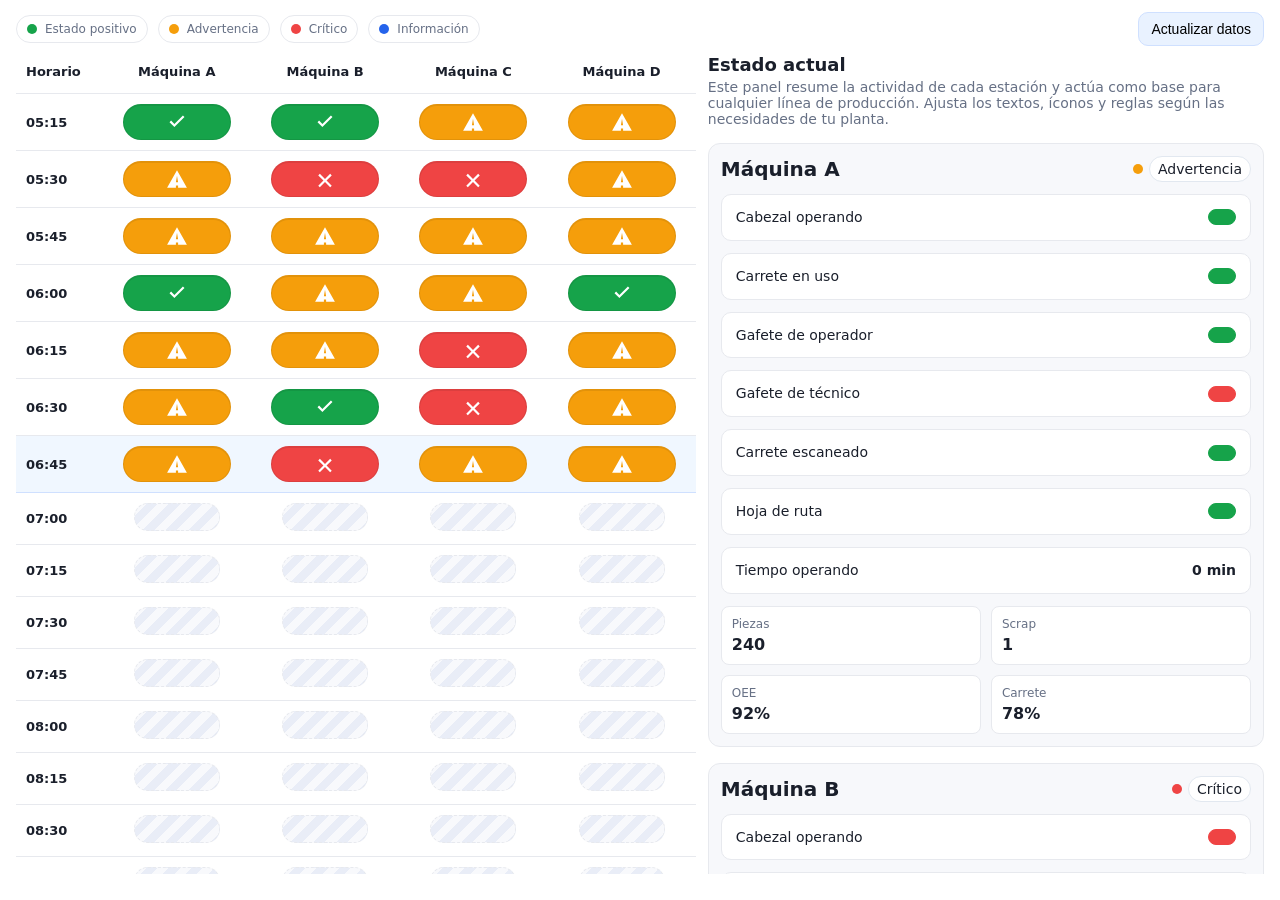
==== commit d0c3dc5b: "Move template files to repository root" ====
--- a/index.html
+++ b/index.html
@@ -1,420 +1,52 @@
-<!DOCTYPE html>
-<html lang="es">
-<head>
-<meta charset="utf-8" />
-<meta name="viewport" content="width=device-width, initial-scale=1" />
-<title>Wire Bonder — Línea + Resumen (chips con icono)</title>
-<style>
-  :root{
-    --bg:#fff; --ink:#1a1f2b; --muted:#667085; --line:#e7e9ee; --card:#f7f8fb;
-    --ok:#16a34a;   /* verde intenso */
-    --warn:#f59e0b; /* naranja intenso */
-    --bad:#ef4444;  /* rojo intenso */
-    --info:#2563eb;
-    --radius:16px;
-  }
-  *{box-sizing:border-box}
-  html,body{height:100%}
-  body{margin:0; font-family:ui-sans-serif,system-ui,-apple-system,"Segoe UI",Inter,Roboto,Helvetica,Arial; color:var(--ink); background:var(--bg)}
-  .wrap{max-width:none; margin:0 auto; padding:12px 16px}
-
-  /* Top bar */
-  .topbar{display:flex; justify-content:space-between; align-items:center; gap:10px; margin-bottom:8px}
-  .legend{display:flex; gap:10px; align-items:center; flex-wrap:wrap}
-  .pill{display:inline-flex; align-items:center; gap:8px; padding:6px 10px; border:1px solid var(--line); border-radius:999px; background:#fff; font-size:12px; color:var(--muted)}
-  .dot{width:10px; height:10px; border-radius:99px}
-  .dot.ok{background:var(--ok)} .dot.warn{background:var(--warn)} .dot.bad{background:var(--bad)} .dot.info{background:var(--info)}
-  .btn{appearance:none; border:1px solid #cfe0ff; background:#e9f2ff; border-radius:10px; padding:8px 12px; font-size:14px; cursor:pointer}
-
-  /* Layout 55/45 */
-  .grid{display:grid; grid-template-columns: 55fr 45fr; gap:12px; align-items:start}
-  @media (max-width: 1200px){ .grid{grid-template-columns:1fr} }
-
-  /* ====== Timeline (sólo la línea) ====== */
-  .timeline-bare{height:calc(100vh - 80px); overflow:auto}
-  table{width:100%; border-collapse:collapse}
-  th,td{border-bottom:1px solid var(--line); padding:10px; text-align:center; font-size:13px; vertical-align:middle}
-  thead th{position:sticky; top:0; background:#fff; z-index:1}
-  td.time{font-weight:600; text-align:left}
-  tr.current{background:#f0f7ff}
-  tr.current td{border-bottom-color:#cfe0ff}
-
-  /* Chips de color con icono (sin texto) */
- .chip{
-  display:inline-flex; align-items:center; justify-content:center;
-  width:108px;           /* antes 86px */
-  height:36px;           /* antes 28px */
-  border-radius:999px;
-  border:1px solid rgba(0,0,0,.08);
-}
-  .chip.ok{   background:var(--ok)  }
-  .chip.warn{ background:var(--warn)}
-  .chip.bad{  background:var(--bad) }
-  .chip.future{
-    width:86px; height:28px; border-radius:999px;
-    background:repeating-linear-gradient(135deg,#f8f9fc 0 8px,#e9edf7 8px 16px);
-    border:1px dashed var(--line);
-  }
-  .chip .ico{display:inline-flex}
-.chip .ico svg{
-  width:22px;            /* antes 16px */
-  height:22px;           /* antes 16px */
-  fill:#fff;
-}
-
-/* (opcional) pequeña sombra para contraste */
-.chip.ok, .chip.warn, .chip.bad { box-shadow: 0 1px 0 rgba(0,0,0,.08) inset; }
-
-  /* ====== Resumen 2×2 (factores grandes) ====== */
-  .right-col{display:flex; flex-direction:column; gap:12px; height:calc(100vh - 80px); overflow:auto}
-  .right-col h2{margin:0 0 4px 0; font-size:18px}
-  .machines{display:grid; grid-template-columns:1fr 1fr; gap:16px}
-  .machine{background:var(--card); border:1px solid var(--line); border-radius:12px; padding:12px; display:flex; flex-direction:column; gap:12px}
-  .header{display:flex; justify-content:space-between; align-items:center}
-  .header strong{font-size:20px}
-  .state{display:flex; gap:6px; align-items:center}
-  .badge{font-size:14px; padding:4px 8px; border-radius:999px; border:1px solid #e2e8f0; background:#fff}
-  .rows{display:grid; grid-template-columns:1fr 1fr; gap:12px}
-  .row{
-    background:#fff; border:1px solid var(--line); border-radius:10px;
-    padding:14px; font-size:14px; line-height:1.2;
-    display:flex; align-items:center; justify-content:space-between; gap:12px;
-  }
-  .oval{width:28px; height:16px; border-radius:999px; border:1px solid var(--line)}
-  .oval.ok{background:var(--ok); border-color:var(--ok)}
-  .oval.bad{background:var(--bad); border-color:var(--bad)}
-  .kpis{display:grid; grid-template-columns:1fr 1fr; gap:10px}
-  .k{background:#fff; border:1px solid var(--line); border-radius:8px; padding:10px}
-  .k .label{font-size:12px; color:var(--muted)} .k .val{font-weight:600; margin-top:4px}
-
-  @media (max-width: 1400px){
-    .machines{grid-template-columns:1fr}
-    .rows{grid-template-columns:1fr}
-  }
-</style>
-</head>
-<body>
-<div class="wrap">
-  <div class="topbar">
-    <div class="legend">
-      <span class="pill"><span class="dot ok"></span>Estado positivo</span>
-      <span class="pill"><span class="dot warn"></span>Advertencia</span>
-      <span class="pill"><span class="dot bad"></span>Crítico</span>
-      <span class="pill"><span class="dot info"></span>Información</span>
-    </div>
-    <button id="btnGenerate" class="btn">Actualizar datos</button>
-  </div>
-
-  <main class="grid">
-    <!-- 55%: SOLO la línea de tiempo (sin tarjeta, sin etiqueta de bloque actual) -->
-    <section class="timeline-bare" id="timelineBox">
-      <table id="timeline">
-        <thead>
-          <tr>
-            <th style="text-align:left">Horario</th>
-            <th>Máquina A</th><th>Máquina B</th><th>Máquina C</th><th>Máquina D</th>
-          </tr>
-        </thead>
-        <tbody></tbody>
-      </table>
-    </section>
-
-    <!-- 45%: Resumen -->
-    <aside class="right-col" id="rightCol">
-      <div>
-        <h2>Estado actual (resumen)</h2>
-        <div id="machines" class="machines"></div>
-      </div>
-    </aside>
-  </main>
-</div>
-
-<script>
-/* ====== Config ====== */
-const BLOCK_MIN = 15;
-const SYMMETRIC_ROWS = 8;
-const timelineBox = document.getElementById('timelineBox');
-const rightCol     = document.getElementById('rightCol');
-function resizePanels(){ const h = window.innerHeight - 80; timelineBox.style.height = h + 'px'; rightCol.style.height = h + 'px'; }
-window.addEventListener('resize', resizePanels);
-
-/* ====== Estado de máquinas (bloque actual) ====== */
-let machinesState = {
-  A: { name:"Máquina A", gafeteOperador:true,  gafeteTecnico:false, carreteEscaneado:true,  hojaRuta:true,
-       cabezalOperando:true, carreteConsumo:true, oee:92, spoolPct:78, parts:240, scrap:1 },
-  B: { name:"Máquina B", gafeteOperador:true,  gafeteTecnico:false, carreteEscaneado:true,  hojaRuta:false,
-       cabezalOperando:false, carreteConsumo:true, oee:81, spoolPct:40, parts:180, scrap:3 },
-  C: { name:"Máquina C", gafeteOperador:true,  gafeteTecnico:false, carreteEscaneado:true,  hojaRuta:true,
-       cabezalOperando:true, carreteConsumo:true, oee:88, spoolPct:63, parts:210, scrap:2 },
-  D: { name:"Máquina D", gafeteOperador:true,  gafeteTecnico:false, carreteEscaneado:true,  hojaRuta:true,
-       cabezalOperando:true, carreteConsumo:true, oee:87, spoolPct:55, parts:209, scrap:8 },
-};
-
-/* ====== Mensajes (tooltip) ====== */
-const PHRASES = {
-  missOp: "Falta escaneo de operador",
-  missTech: "Falta escaneo de técnico",
-  missSpool: "Falta escaneo de carrete",
-  missRoute: "Falta escaneo de hoja de ruta",
-  headStopped: "Cabezal detenido con operador",
-  spoolStop: "Carrete no avanza"
-};
-
-/* ====== Tiempo ====== */
-function startOfBlock(d){ const t=new Date(d); const m=t.getMinutes(); t.setMinutes(Math.floor(m/BLOCK_MIN)*BLOCK_MIN,0,0); return t; }
-function addMin(d,m){ const x=new Date(d); x.setMinutes(x.getMinutes()+m); return x; }
-function hm(d){ return d.toLocaleTimeString([], {hour:'2-digit', minute:'2-digit', hour12:false}); }
-
-/* ====== Reglas (tabla de verdad) ====== */
-function classifyFromBooleans(s){
-  const scans = [s.gafeteOperador, s.gafeteTecnico, s.carreteEscaneado, s.hojaRuta];
-  const machs = [s.cabezalOperando, s.carreteConsumo];
-  const scan_false = scans.filter(v=>!v).length;
-  const mach_false = machs.filter(v=>!v).length;
-  if(scan_false===0 && mach_false===0) return {sev:'ok', causes:[]};
-
-  const causes=[];
-  if(!s.gafeteOperador) causes.push(PHRASES.missOp);
-  if(!s.gafeteTecnico)  causes.push(PHRASES.missTech);
-  if(!s.carreteEscaneado) causes.push(PHRASES.missSpool);
-  if(!s.hojaRuta)       causes.push(PHRASES.missRoute);
-  if(!s.cabezalOperando && s.gafeteOperador) causes.push(PHRASES.headStopped);
-  if(!s.carreteConsumo) causes.push(PHRASES.spoolStop);
-
-  if(scan_false>=3 || (scan_false>=2 && mach_false>=1) || (scan_false>=1 && mach_false>=2)){
-    return {sev:'bad', causes};
-  }
-  return {sev:'warn', causes};
-}
-
-/* ====== ICONOS ====== */
-const ICON = {
-  check:  '<svg viewBox="0 0 20 20"><path d="M7.629 14.571 3.2 10.143l1.414-1.414 3.015 3.015 7.757-7.757 1.414 1.414z"/></svg>',
-  warn:   '<svg viewBox="0 0 20 20"><path d="M10 2 1 18h18L10 2zm0 5 1 6H9l1-6zm-1 9h2v2H9v-2z"/></svg>',
-  cross:  '<svg viewBox="0 0 20 20"><path d="M5.293 5.293 10 10l4.707-4.707 1.414 1.414L11.414 11.414l4.707 4.707-1.414 1.414L10 12.828l-4.707 4.707-1.414-1.414 4.707-4.707-4.707-4.707z"/></svg>',
-};
-
-/* ====== Chips (sin texto, con icono) ====== */
-const chipOK    = (title='OK')         => `<span class="chip ok"   title="${title}"><span class="ico">${ICON.check}</span></span>`;
-const chipWarn  = (causes)             => `<span class="chip warn" title="${causes.join(' | ')}"><span class="ico">${ICON.warn}</span></span>`;
-const chipBad   = (causes)             => `<span class="chip bad"  title="${causes.join(' | ')}"><span class="ico">${ICON.cross}</span></span>`;
-const chipFuture= ()                   => `<span class="chip future"></span>`;
-
-/* ====== Random + KPIs ====== */
-function randBool(p){ return Math.random() < p; }
-function randomFlags(){
-  return {
-    gafeteOperador:  randBool(0.9),
-    gafeteTecnico:   randBool(0.3),
-    carreteEscaneado:randBool(0.85),
-    hojaRuta:        randBool(0.85),
-    cabezalOperando: randBool(0.85),
-    carreteConsumo:  randBool(0.85),
-  };
-}
-function randomizeKPIs(s){
-  s.parts += Math.floor(Math.random()*8);
-  if(Math.random()>0.9) s.scrap += 1;
-  s.oee = Math.max(40, Math.min(98, Math.round(60 + Math.random()*40)));
-  s.spoolPct = Math.max(0, s.spoolPct - Math.floor(Math.random()*3));
-}
-
-/* ====== Cache de ventana (para que el botón afecte todo) ====== */
-let windowCache = null;
-const MACHINE_IDS = ['A','B','C','D'];
-
-function regenerateWindowCache(){
-  const current = startOfBlock(new Date());
-  windowCache = [];
-
-  for(let i=SYMMETRIC_ROWS;i>0;i--){
-    const t=addMin(current,-i*BLOCK_MIN);
-    const row = {date:t, time:hm(t), current:false, future:false, states:{}};
-    MACHINE_IDS.forEach(id=>{
-      const flags = randomFlags();
-      const {sev,causes} = classifyFromBooleans(flags);
-      row.states[id] = {sev, tooltip: causes.join(' | ') || 'OK'};
-    });
-    windowCache.push(row);
-  }
-
-  // Actual (consistente con resumen)
-  const rowNow = {date:current, time:hm(current), current:true, future:false, states:{}};
-  MACHINE_IDS.forEach(id=>{
-    const {sev,causes} = classifyFromBooleans(machinesState[id]);
-    rowNow.states[id] = {sev, tooltip: causes.join(' | ') || 'OK'};
-  });
-  windowCache.push(rowNow);
-
-  // Futuras
-  for(let i=1;i<=SYMMETRIC_ROWS;i++){
-    const t=addMin(current,i*BLOCK_MIN);
-    windowCache.push({date:t, time:hm(t), current:false, future:true, states:{}});
-  }
-}
-
-/* ====== Render línea ====== */
-function renderTimeline(){
-  if(!windowCache) regenerateWindowCache();
-  const tb = document.querySelector('#timeline tbody'); tb.innerHTML='';
-  let currentRowEl=null;
-
-  windowCache.forEach(r=>{
-    const tr=document.createElement('tr');
-    tr.className = (r.current?' current':'');
-    const cells = r.future
-      ? MACHINE_IDS.map(()=>`<td>${chipFuture()}</td>`).join('')
-      : MACHINE_IDS.map(id=>{
-          const st = r.states[id];
-          if(!st) return `<td>${chipFuture()}</td>`;
-          if(st.sev==='ok')   return `<td>${chipOK(st.tooltip)}</td>`;
-          if(st.sev==='warn') return `<td>${chipWarn(st.tooltip?st.tooltip.split(' | '):[])}</td>`;
-          return `<td>${chipBad(st.tooltip?st.tooltip.split(' | '):[])}</td>`;
-        }).join('');
-    // SIN etiqueta “Ahora”
-    tr.innerHTML = `<td class="time">${r.time}</td>${cells}`;
-    if(r.current) currentRowEl=tr;
-    tb.appendChild(tr);
-  });
-
-  if(currentRowEl){
-    setTimeout(()=> currentRowEl.scrollIntoView({behavior:'smooth', block:'center'}), 0);
-  }
-
-  updateConsecutiveOK();
-  renderSummary();
-}
-
-/* ====== OK consecutivos (min) computados desde cache ====== */
-const consecutiveOK = {A:0,B:0,C:0,D:0};
-function updateConsecutiveOK(){
-  const idxNow = windowCache.findIndex(r=>r.current);
-  MACHINE_IDS.forEach(id=>{
-    let count=0;
-    for(let i=idxNow;i>=0;i--){
-      const r = windowCache[i];
-      if(r.future) break;
-      if(r.states[id]?.sev==='ok') count++; else break;
-    }
-    consecutiveOK[id]=count*BLOCK_MIN;
-  });
-}
-
-/* ====== Resumen (2×2) ====== */
-function renderSummary(){
-  const host=document.getElementById('machines'); host.innerHTML='';
-  MACHINE_IDS.forEach(id=>{
-    const s=machinesState[id];
-    const {sev}=classifyFromBooleans(s);
-
-    const card=document.createElement('div');
-    card.className='machine';
-    card.innerHTML = `
-      <div class="header">
-        <strong>${s.name}</strong>
-        <div class="state"><span class="dot ${sev}"></span><span class="badge">${sev==='ok'?'OK':sev==='warn'?'Advertencia':'Crítico'}</span></div>
-      </div>
-
-      <div class="rows">
-        <div class="row">Cabezal operando <span class="oval ${s.cabezalOperando?'ok':'bad'}"></span></div>
-        <div class="row">Carrete en uso <span class="oval ${s.carreteConsumo?'ok':'bad'}"></span></div>
-        <div class="row">Gafete de operador <span class="oval ${s.gafeteOperador?'ok':'bad'}"></span></div>
-        <div class="row">Gafete de técnico <span class="oval ${s.gafeteTecnico?'ok':'bad'}"></span></div>
-        <div class="row">Carrete escaneado <span class="oval ${s.carreteEscaneado?'ok':'bad'}"></span></div>
-        <div class="row">Hoja de ruta <span class="oval ${s.hojaRuta?'ok':'bad'}"></span></div>
-        <div class="row">Tiempo operando <span><strong>${consecutiveOK[id]} min</strong></span></div>
-      </div>
-
-      <div class="kpis">
-        <div class="k"><div class="label">Piezas</div><div class="val">${s.parts}</div></div>
-        <div class="k"><div class="label">Scrap</div><div class="val">${s.scrap}</div></div>
-        <div class="k"><div class="label">OEE</div><div class="val">${s.oee}%</div></div>
-        <div class="k"><div class="label">Carrete</div><div class="val">${s.spoolPct}%</div></div>
-      </div>
-    `;
-    host.appendChild(card);
-  });
-}
-
-/* ====== Reglas de re-escaneo (True -> False) ====== */
-const timers = {
-  A:{stoppedWithOpMin:0, spoolWhileHeadOffMin:0, idleMin:0, techIdleMin:0, lastSpoolPct:null, criticalHits:[]},
-  B:{stoppedWithOpMin:0, spoolWhileHeadOffMin:0, idleMin:0, techIdleMin:0, lastSpoolPct:null, criticalHits:[]},
-  C:{stoppedWithOpMin:0, spoolWhileHeadOffMin:0, idleMin:0, techIdleMin:0, lastSpoolPct:null, criticalHits:[]},
-  D:{stoppedWithOpMin:0, spoolWhileHeadOffMin:0, idleMin:0, techIdleMin:0, lastSpoolPct:null, criticalHits:[]},
-};
-const TTL = { headStoppedWithOp:10, spoolWithHeadOff:5, routeIdleExpire:30, techAway:20, criticalWindow:60, block:15 };
-
-function applyRescanRules(){
-  MACHINE_IDS.forEach(id=>{
-    const s = machinesState[id], t = timers[id];
-    if(t.lastSpoolPct == null) t.lastSpoolPct = s.spoolPct;
-
-    if(!s.cabezalOperando && !s.carreteConsumo) t.idleMin += TTL.block; else t.idleMin = 0;
-    if(!s.cabezalOperando && s.gafeteOperador) t.stoppedWithOpMin += TTL.block; else t.stoppedWithOpMin = 0;
-    if(s.carreteConsumo && !s.cabezalOperando) t.spoolWhileHeadOffMin += TTL.block; else t.spoolWhileHeadOffMin = 0;
-    if(s.gafeteTecnico && !s.cabezalOperando && !s.carreteConsumo) t.techIdleMin += TTL.block; else t.techIdleMin = 0;
-
-    if(t.stoppedWithOpMin >= TTL.headStoppedWithOp && s.gafeteOperador) s.gafeteOperador=false;
-    if(t.spoolWhileHeadOffMin >= TTL.spoolWithHeadOff && s.carreteEscaneado) s.carreteEscaneado=false;
-
-    if(Math.abs((s.spoolPct ?? 0) - (t.lastSpoolPct ?? 0)) >= 15 || (s.spoolPct ?? 0) > (t.lastSpoolPct ?? 0)) s.carreteEscaneado=false;
-    t.lastSpoolPct = s.spoolPct;
-
-    if(t.idleMin >= TTL.routeIdleExpire && s.hojaRuta) s.hojaRuta=false;
-    if(t.techIdleMin >= TTL.techAway && s.gafeteTecnico) s.gafeteTecnico=false;
-
-    const now=Date.now();
-    t.criticalHits=(t.criticalHits||[]).filter(ts=> now - ts <= TTL.criticalWindow*60*1000);
-    if((t.criticalHits||[]).length>=3) s.gafeteTecnico=false;
-  });
-}
-
-/* ====== Mutaciones ====== */
-function randomizeCurrent(){
-  MACHINE_IDS.forEach(id=>{
-    const s=machinesState[id];
-    const flip=(p)=>Math.random()<p;
-    if(flip(0.25)) s.cabezalOperando=!s.cabezalOperando;
-    if(flip(0.25)) s.carreteConsumo=!s.carreteConsumo;
-    if(flip(0.20)) s.gafeteOperador=Math.random()>0.15;
-    if(flip(0.15)) s.gafeteTecnico=Math.random()>0.7;
-    if(flip(0.20)) s.carreteEscaneado=Math.random()>0.2;
-    if(flip(0.20)) s.hojaRuta=Math.random()>0.2;
-
-    randomizeKPIs(s);
-  });
-}
-
-/* ====== Cache/Render ====== */
-function refresh(){ renderTimeline(); }
-
-document.addEventListener('DOMContentLoaded', ()=>{
-  resizePanels();
-  regenerateWindowCache();
-  refresh();
-
-  // Avanza de bloque (chequeo cada 10 s) → cambia actual y toda la ventana
-  let lastLabel='';
-  setInterval(()=>{
-    const lbl = `${hm(startOfBlock(new Date()))} – ${BLOCK_MIN} min`;
-    if(lbl!==lastLabel){
-      randomizeCurrent();
-      applyRescanRules();
-      regenerateWindowCache();
-      refresh();
-      lastLabel=lbl;
-    }
-  }, 10000);
-
-  // Botón: afecta todo (pasado y actual)
-  document.getElementById('btnGenerate').addEventListener('click', ()=>{
-    randomizeCurrent();
-    applyRescanRules();
-    regenerateWindowCache();
-    refresh();
-  });
-});
-</script>
-</body>
-</html>
+<!DOCTYPE html>
+<html lang="es">
+  <head>
+    <meta charset="utf-8" />
+    <meta name="viewport" content="width=device-width, initial-scale=1" />
+    <title>Plantilla de Panel de Producción</title>
+    <link rel="stylesheet" href="assets/css/main.css" />
+  </head>
+  <body>
+    <div class="wrap">
+      <header class="topbar">
+        <div class="legend">
+          <span class="pill"><span class="dot ok"></span>Estado positivo</span>
+          <span class="pill"><span class="dot warn"></span>Advertencia</span>
+          <span class="pill"><span class="dot bad"></span>Crítico</span>
+          <span class="pill"><span class="dot info"></span>Información</span>
+        </div>
+        <button id="btnGenerate" class="btn">Actualizar datos</button>
+      </header>
+
+      <main class="grid">
+        <section class="timeline-bare" id="timelineBox">
+          <table id="timeline">
+            <thead>
+              <tr>
+                <th style="text-align:left">Horario</th>
+                <th>Máquina A</th>
+                <th>Máquina B</th>
+                <th>Máquina C</th>
+                <th>Máquina D</th>
+              </tr>
+            </thead>
+            <tbody></tbody>
+          </table>
+        </section>
+
+        <aside class="right-col" id="rightCol">
+          <div>
+            <h2>Estado actual</h2>
+            <p class="description">
+              Este panel resume la actividad de cada estación y actúa como base para cualquier línea de producción. Ajusta los
+              textos, íconos y reglas según las necesidades de tu planta.
+            </p>
+            <div id="machines" class="machines"></div>
+          </div>
+        </aside>
+      </main>
+    </div>
+
+    <script type="module" src="assets/js/app.js"></script>
+  </body>
+</html>
--- a/assets/css/main.css
+++ b/assets/css/main.css
@@ -0,0 +1,319 @@
+:root {
+  --bg: #fff;
+  --ink: #1a1f2b;
+  --muted: #667085;
+  --line: #e7e9ee;
+  --card: #f7f8fb;
+  --ok: #16a34a;
+  --warn: #f59e0b;
+  --bad: #ef4444;
+  --info: #2563eb;
+  --radius: 16px;
+}
+
+* {
+  box-sizing: border-box;
+}
+
+html,
+body {
+  height: 100%;
+}
+
+body {
+  margin: 0;
+  font-family: ui-sans-serif, system-ui, -apple-system, "Segoe UI", Inter, Roboto, Helvetica, Arial;
+  color: var(--ink);
+  background: var(--bg);
+}
+
+.wrap {
+  max-width: none;
+  margin: 0 auto;
+  padding: 12px 16px;
+}
+
+.topbar {
+  display: flex;
+  justify-content: space-between;
+  align-items: center;
+  gap: 10px;
+  margin-bottom: 8px;
+}
+
+.legend {
+  display: flex;
+  gap: 10px;
+  align-items: center;
+  flex-wrap: wrap;
+}
+
+.pill {
+  display: inline-flex;
+  align-items: center;
+  gap: 8px;
+  padding: 6px 10px;
+  border: 1px solid var(--line);
+  border-radius: 999px;
+  background: #fff;
+  font-size: 12px;
+  color: var(--muted);
+}
+
+.dot {
+  width: 10px;
+  height: 10px;
+  border-radius: 99px;
+}
+
+.dot.ok {
+  background: var(--ok);
+}
+
+.dot.warn {
+  background: var(--warn);
+}
+
+.dot.bad {
+  background: var(--bad);
+}
+
+.dot.info {
+  background: var(--info);
+}
+
+.btn {
+  appearance: none;
+  border: 1px solid #cfe0ff;
+  background: #e9f2ff;
+  border-radius: 10px;
+  padding: 8px 12px;
+  font-size: 14px;
+  cursor: pointer;
+}
+
+.grid {
+  display: grid;
+  grid-template-columns: 55fr 45fr;
+  gap: 12px;
+  align-items: start;
+}
+
+@media (max-width: 1200px) {
+  .grid {
+    grid-template-columns: 1fr;
+  }
+}
+
+.timeline-bare {
+  height: calc(100vh - 80px);
+  overflow: auto;
+}
+
+table {
+  width: 100%;
+  border-collapse: collapse;
+}
+
+th,
+td {
+  border-bottom: 1px solid var(--line);
+  padding: 10px;
+  text-align: center;
+  font-size: 13px;
+  vertical-align: middle;
+}
+
+thead th {
+  position: sticky;
+  top: 0;
+  background: #fff;
+  z-index: 1;
+}
+
+td.time {
+  font-weight: 600;
+  text-align: left;
+}
+
+tr.current {
+  background: #f0f7ff;
+}
+
+tr.current td {
+  border-bottom-color: #cfe0ff;
+}
+
+.chip {
+  display: inline-flex;
+  align-items: center;
+  justify-content: center;
+  width: 108px;
+  height: 36px;
+  border-radius: 999px;
+  border: 1px solid rgba(0, 0, 0, 0.08);
+}
+
+.chip.ok {
+  background: var(--ok);
+}
+
+.chip.warn {
+  background: var(--warn);
+}
+
+.chip.bad {
+  background: var(--bad);
+}
+
+.chip.future {
+  width: 86px;
+  height: 28px;
+  border-radius: 999px;
+  background: repeating-linear-gradient(135deg, #f8f9fc 0 8px, #e9edf7 8px 16px);
+  border: 1px dashed var(--line);
+}
+
+.chip .ico {
+  display: inline-flex;
+}
+
+.chip .ico svg {
+  width: 22px;
+  height: 22px;
+  fill: #fff;
+}
+
+.chip.ok,
+.chip.warn,
+.chip.bad {
+  box-shadow: 0 1px 0 rgba(0, 0, 0, 0.08) inset;
+}
+
+.right-col {
+  display: flex;
+  flex-direction: column;
+  gap: 12px;
+  height: calc(100vh - 80px);
+  overflow: auto;
+}
+
+.right-col h2 {
+  margin: 0 0 4px 0;
+  font-size: 18px;
+}
+
+.right-col .description {
+  margin: 0 0 16px 0;
+  color: var(--muted);
+  font-size: 14px;
+}
+
+.machines {
+  display: grid;
+  grid-template-columns: 1fr 1fr;
+  gap: 16px;
+}
+
+.machine {
+  background: var(--card);
+  border: 1px solid var(--line);
+  border-radius: 12px;
+  padding: 12px;
+  display: flex;
+  flex-direction: column;
+  gap: 12px;
+}
+
+.header {
+  display: flex;
+  justify-content: space-between;
+  align-items: center;
+}
+
+.header strong {
+  font-size: 20px;
+}
+
+.state {
+  display: flex;
+  gap: 6px;
+  align-items: center;
+}
+
+.badge {
+  font-size: 14px;
+  padding: 4px 8px;
+  border-radius: 999px;
+  border: 1px solid #e2e8f0;
+  background: #fff;
+}
+
+.rows {
+  display: grid;
+  grid-template-columns: 1fr 1fr;
+  gap: 12px;
+}
+
+.row {
+  background: #fff;
+  border: 1px solid var(--line);
+  border-radius: 10px;
+  padding: 14px;
+  font-size: 14px;
+  line-height: 1.2;
+  display: flex;
+  align-items: center;
+  justify-content: space-between;
+  gap: 12px;
+}
+
+.oval {
+  width: 28px;
+  height: 16px;
+  border-radius: 999px;
+  border: 1px solid var(--line);
+}
+
+.oval.ok {
+  background: var(--ok);
+  border-color: var(--ok);
+}
+
+.oval.bad {
+  background: var(--bad);
+  border-color: var(--bad);
+}
+
+.kpis {
+  display: grid;
+  grid-template-columns: 1fr 1fr;
+  gap: 10px;
+}
+
+.k {
+  background: #fff;
+  border: 1px solid var(--line);
+  border-radius: 8px;
+  padding: 10px;
+}
+
+.k .label {
+  font-size: 12px;
+  color: var(--muted);
+}
+
+.k .val {
+  font-weight: 600;
+  margin-top: 4px;
+}
+
+@media (max-width: 1400px) {
+  .machines {
+    grid-template-columns: 1fr;
+  }
+
+  .rows {
+    grid-template-columns: 1fr;
+  }
+}
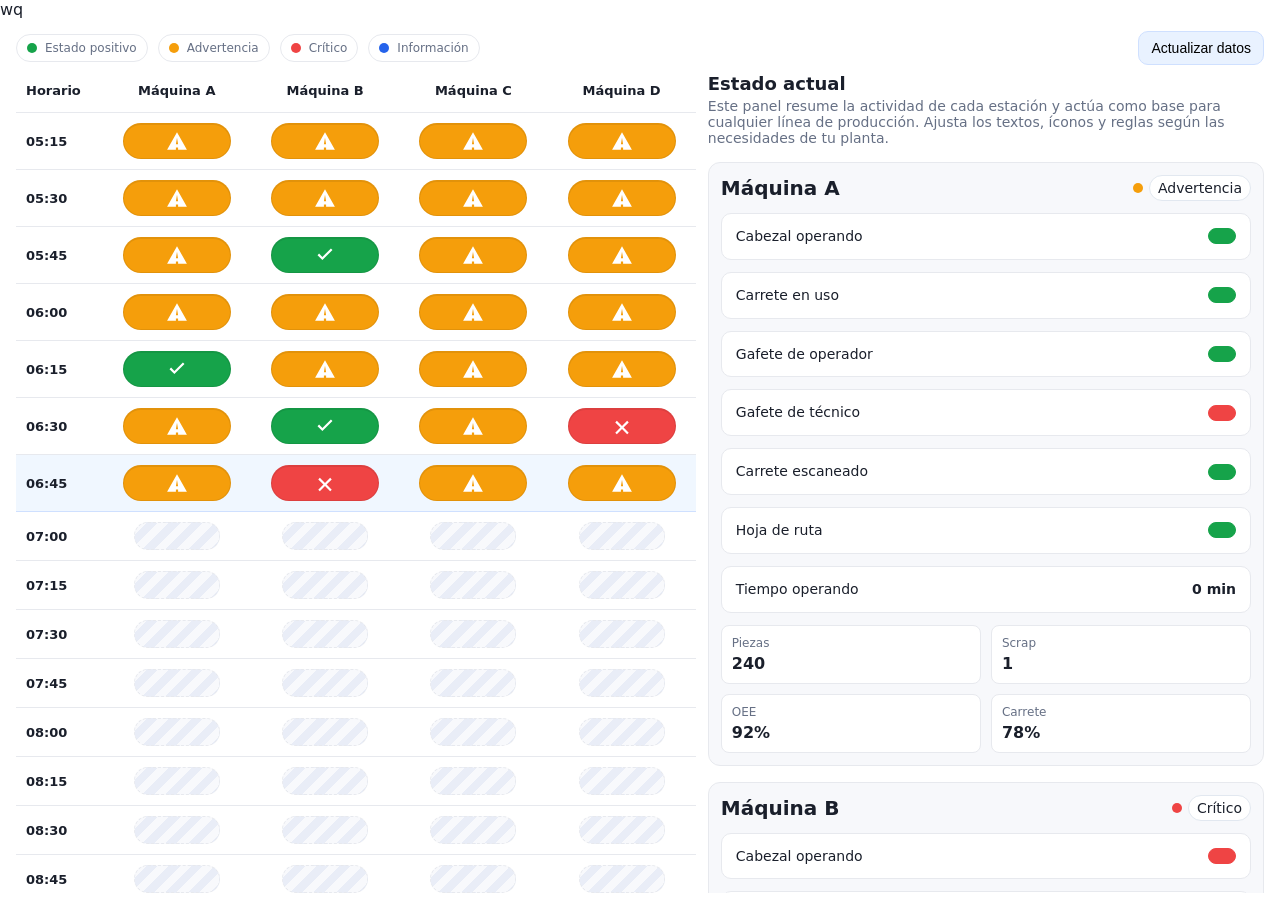
==== commit ad2524df: "Merge pull request #9 from lowpolyfel/pr-8 Pr 8" ====
--- a/index.html
+++ b/index.html
@@ -1,4 +1,4 @@
-<!DOCTYPE html>
+wq<!DOCTYPE html>
 <html lang="es">
   <head>
     <meta charset="utf-8" />
